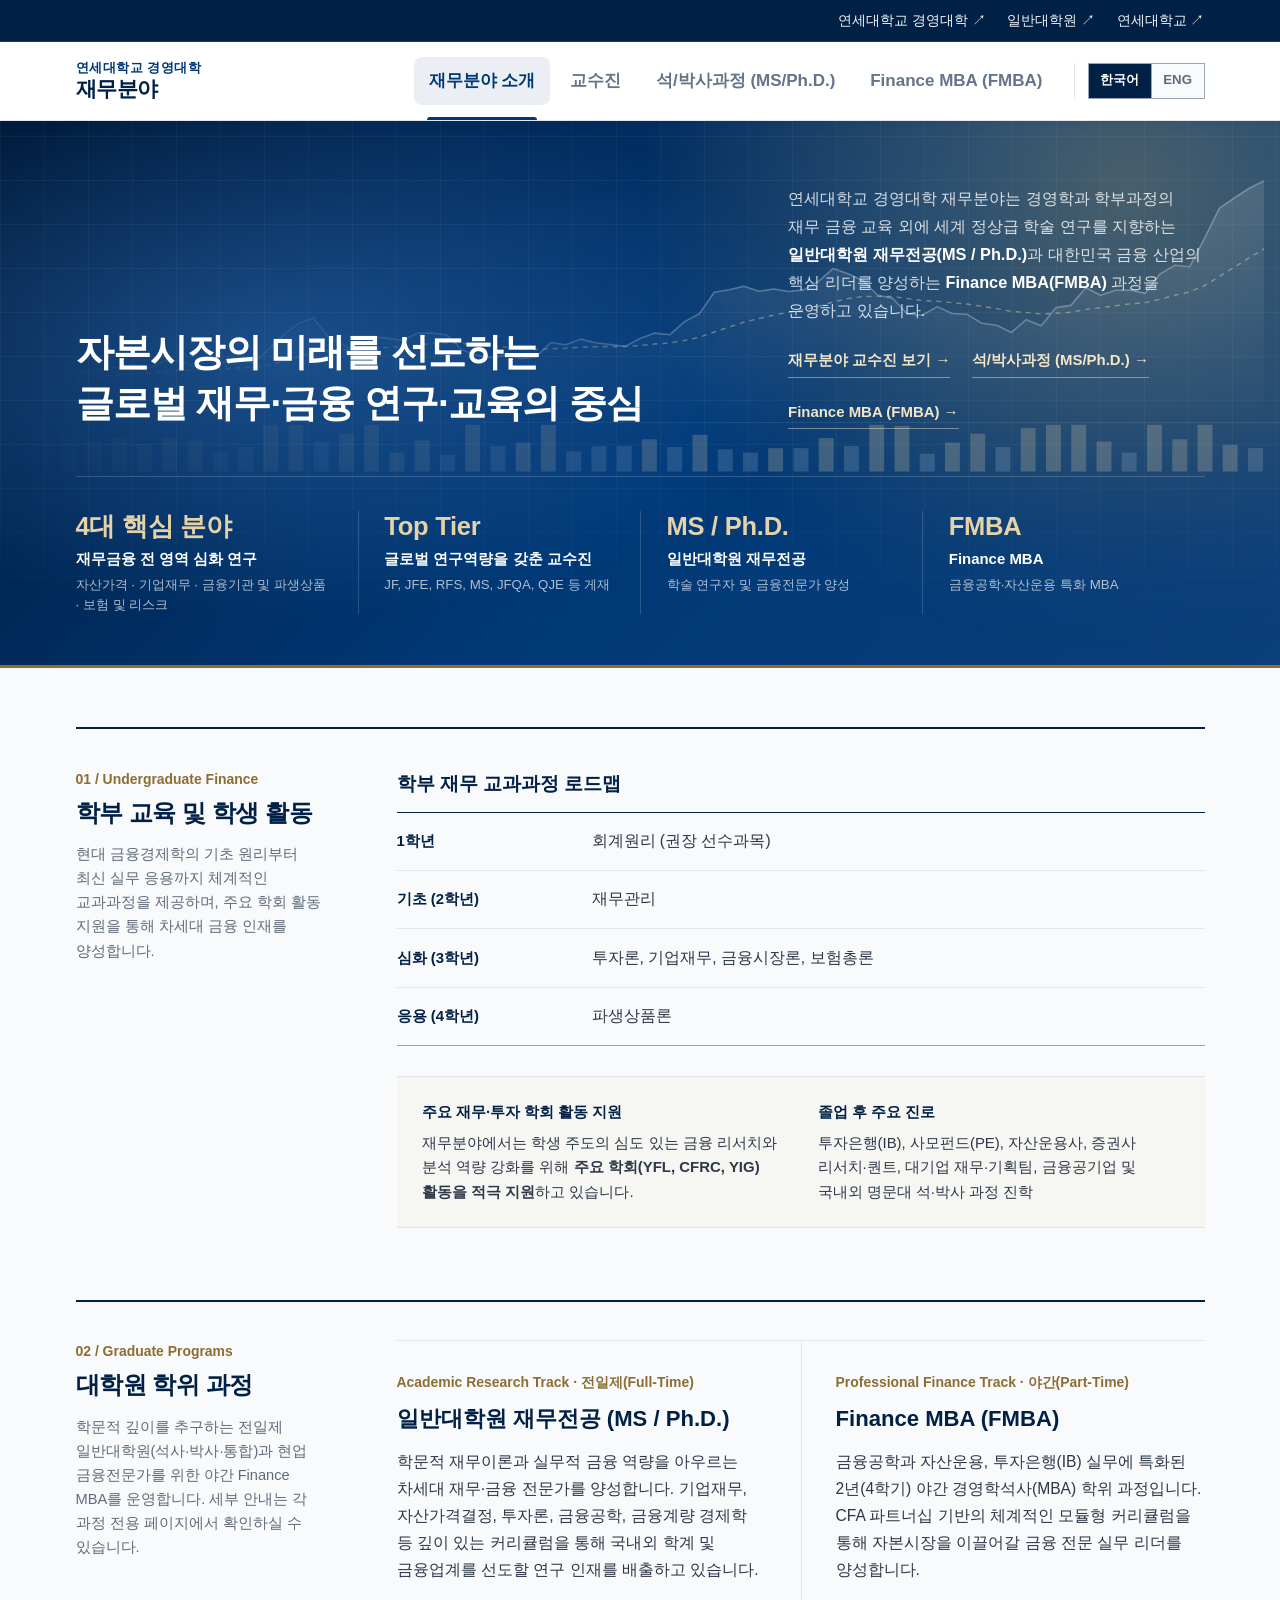
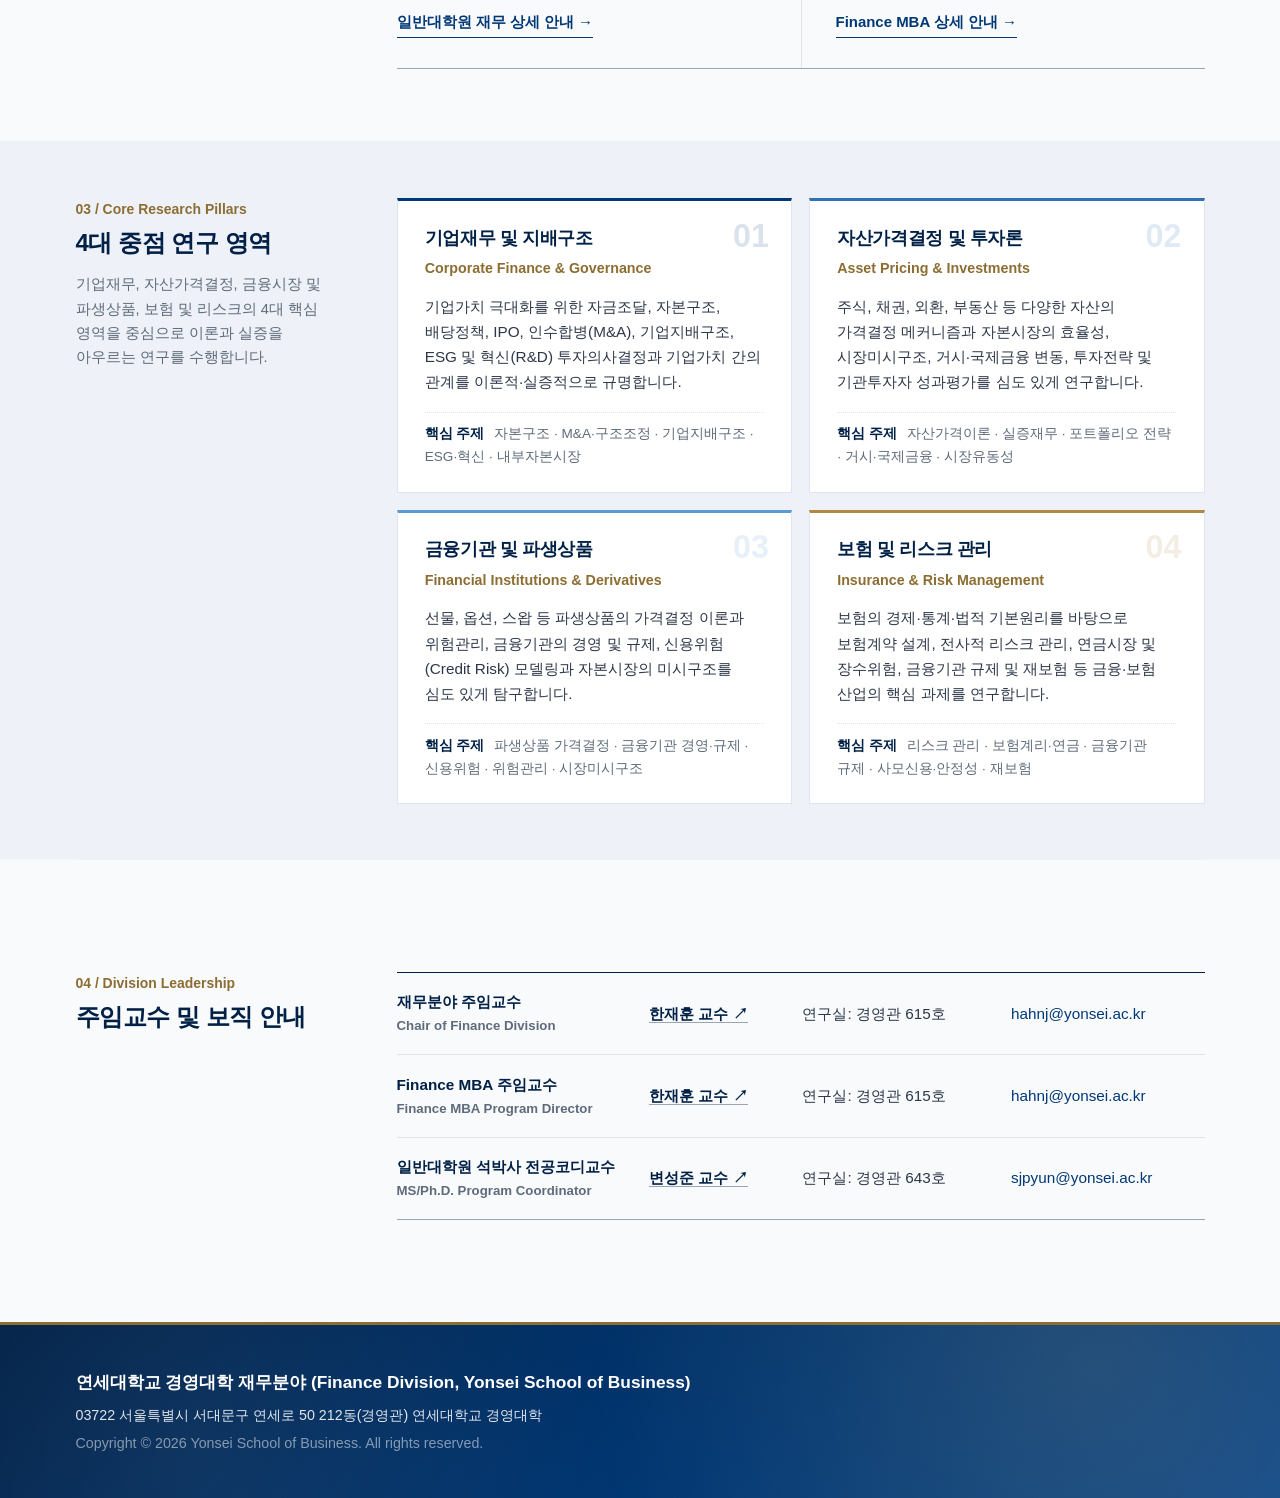
==== index.html @ c9956559 "Add files via upload" ====
<!DOCTYPE html>
<html lang="ko">
<head>
  <meta charset="UTF-8" />
  <meta name="viewport" content="width=device-width, initial-scale=1.0" />
  <title>연세대학교 경영대학 재무분야 | Yonsei Finance</title>
  <meta name="description" content="연세대학교 경영대학 재무분야 (Finance Division) 공식 포털. 일반대학원 재무 석박사 및 금융 석박사 과정 안내." />
  <meta name="keywords" content="연세대학교 경영대학 재무분야, Yonsei Finance Division, Yonsei School of Business Finance, MS Finance Yonsei, 연세대학교 재무석사, 연세대학교 금융석사, 연세대 일반대학원 재무전공, Finance MBA, FMBA" />
  <meta name="naver-site-verification" content="b6fb8267f74a9ab36b6c451a6a168d857f753bd6" />
  <link rel="canonical" href="https://finance.yonsei.ac.kr/" />
  <link rel="alternate" hreflang="ko" href="https://finance.yonsei.ac.kr/" />
  <link rel="alternate" hreflang="en" href="https://finance.yonsei.ac.kr/en/" />
  <link rel="alternate" hreflang="x-default" href="https://finance.yonsei.ac.kr/" />
  <link rel="icon" type="image/png" href="images/logo.png" />
  <link rel="apple-touch-icon" href="images/logo.png" />
  <meta property="og:type" content="website" />
  <meta property="og:site_name" content="연세대학교 경영대학 재무분야 | Yonsei Finance Division" />
  <meta property="og:title" content="연세대학교 경영대학 재무분야 | Yonsei Finance" />
  <meta property="og:description" content="연세대학교 경영대학 재무분야 (Finance Division) 공식 포털. 일반대학원 재무 석박사 및 금융 석박사 과정 안내." />
  <meta property="og:url" content="https://finance.yonsei.ac.kr/" />
  <meta property="og:image" content="https://finance.yonsei.ac.kr/images/logo.png" />
  <meta property="og:locale" content="ko_KR" />
  <meta property="og:locale:alternate" content="en_US" />
  <meta name="twitter:card" content="summary" />
  <meta name="twitter:title" content="연세대학교 경영대학 재무분야 | Yonsei Finance" />
  <meta name="twitter:description" content="연세대학교 경영대학 재무분야 (Finance Division) 공식 포털. 일반대학원 재무 석박사 및 금융 석박사 과정 안내." />
  <meta name="twitter:image" content="https://finance.yonsei.ac.kr/images/logo.png" />
  <link rel="stylesheet" href="https://cdn.jsdelivr.net/gh/orioncactus/pretendard@v1.3.9/dist/web/variable/pretendardvariable-dynamic-subset.min.css" />
  <link rel="stylesheet" href="assets/style.css?v=20261025-2" />
  <script type="application/ld+json">
{
  "@context": "https://schema.org",
  "@type": "EducationalOrganization",
  "@id": "https://finance.yonsei.ac.kr/#organization",
  "name": "연세대학교 경영대학 재무분야 (Finance Division, Yonsei School of Business)",
  "alternateName": [
    "Yonsei Finance Division",
    "Department of Finance, Yonsei School of Business",
    "연세대학교 경영대학 재무전공",
    "연세대 재무분야",
    "연세대학교 재무석사",
    "연세대학교 금융석사"
  ],
  "url": "https://finance.yonsei.ac.kr/",
  "logo": "https://finance.yonsei.ac.kr/images/logo.png",
  "address": {
    "@type": "PostalAddress",
    "streetAddress": "연세로 50 연세대학교 경영관(212동)",
    "addressLocality": "서대문구",
    "addressRegion": "서울특별시",
    "postalCode": "03722",
    "addressCountry": "KR"
  },
  "parentOrganization": {
    "@type": "CollegeOrUniversity",
    "name": "연세대학교 경영대학 (Yonsei School of Business)",
    "url": "https://ysb.yonsei.ac.kr"
  }
}
  </script>
</head>
<body>

  <!-- 상단 유틸리티 바 -->
  <div class="utility-bar">
    <div class="utility-container">
      <div class="utility-links">
        <a href="https://ysb.yonsei.ac.kr" target="_blank" rel="noopener">연세대학교 경영대학 ↗</a>
        <a href="https://ysb.yonsei.ac.kr/ysb/ms-phd/major.do" target="_blank" rel="noopener">일반대학원 ↗</a>
        <a href="https://www.yonsei.ac.kr" target="_blank" rel="noopener">연세대학교 ↗</a>
      </div>
    </div>
  </div>

  <!-- 메인 헤더 및 내비게이션 -->
  <header class="site-header">
    <div class="header-container">
      <a href="index.html" class="brand">
        <img src="images/logo.png" alt="연세대학교 경영대학 로고" class="brand-logo" onerror="this.style.display='none'" />
        <div class="brand-text">
          <span class="brand-school">연세대학교 경영대학</span>
          <span class="brand-dept">재무분야</span>
        </div>
      </a>

      <nav class="main-nav" aria-label="주요 메뉴">
        <a href="index.html" class="nav-link active">재무분야 소개</a>
        <a href="faculty/index.html" class="nav-link">교수진</a>
        <a href="ms-finance/index.html" class="nav-link">석/박사과정 (MS/Ph.D.)</a>
        <a href="fmba/index.html" class="nav-link">Finance MBA (FMBA)</a>
        <div class="header-lang-switch">
          <div class="lang-toggle-group" role="navigation" aria-label="Language Switcher">
            <a href="index.html" class="lang-btn active" id="btn-lang-ko" hreflang="ko">한국어</a>
            <a href="en/index.html" class="lang-btn" id="btn-lang-en" hreflang="en">ENG</a>
          </div>
        </div>
      </nav>
    </div>
  </header>

  <!-- 한국어 히어로 배너 -->
  <section id="hero-ko" class="editorial-hero view-section active">
    <div class="editorial-hero-inner">
      <div class="editorial-hero-grid">
        <div>
          <h1 class="hero-headline">
            자본시장의 미래를 선도하는<br />글로벌 재무·금융 연구·교육의 중심
          </h1>
        </div>
        <div>
          <p class="hero-lead">
            연세대학교 경영대학 재무분야는 경영학과 학부과정의 재무 금융 교육 외에 세계 정상급 학술 연구를 지향하는
            <strong>일반대학원 재무전공(MS / Ph.D.)</strong>과 대한민국 금융 산업의 핵심 리더를 양성하는
            <strong>Finance MBA(FMBA)</strong> 과정을 운영하고 있습니다.
          </p>
          <div class="hero-links">
            <a href="faculty/index.html" class="hero-link-item">재무분야 교수진 보기 →</a>
            <a href="ms-finance/index.html" class="hero-link-item">석/박사과정 (MS/Ph.D.) →</a>
            <a href="fmba/index.html" class="hero-link-item">Finance MBA (FMBA) →</a>
          </div>
        </div>
      </div>

      <!-- 4대 핵심 지표 레저 바 -->
      <div class="hero-ledger" id="hero-stats">
      <div class="ledger-item">
        <div class="ledger-figure">4대 핵심 분야</div>
        <div class="ledger-title">재무금융 전 영역 심화 연구</div>
        <div class="ledger-meta">자산가격 · 기업재무 · 금융기관 및 파생상품 · 보험 및 리스크</div>
      </div>
      <div class="ledger-item">
        <div class="ledger-figure">Top Tier</div>
        <div class="ledger-title">글로벌 연구역량을 갖춘 교수진</div>
        <div class="ledger-meta">JF, JFE, RFS, MS, JFQA, QJE 등 게재</div>
      </div>
      <div class="ledger-item">
        <div class="ledger-figure">MS / Ph.D.</div>
        <div class="ledger-title">일반대학원 재무전공</div>
        <div class="ledger-meta">학술 연구자 및 금융전문가 양성</div>
      </div>
      <div class="ledger-item">
        <div class="ledger-figure">FMBA</div>
        <div class="ledger-title">Finance MBA</div>
        <div class="ledger-meta">금융공학·자산운용 특화 MBA</div>
      </div></div>
    </div>
  </section>

  <!-- 메인 콘텐츠 영역 -->
  <main class="main-content">
    <div id="home-ko" class="view-section active">

      <!-- 01. 학부 재무 금융 교육 (Undergraduate Finance) -->
      <section class="editorial-section">
        <div class="section-sidebar">
          <span class="section-num">01 / Undergraduate Finance</span>
          <h2 class="section-heading">학부 교육 및 학생 활동</h2>
          <p class="section-note">
            현대 금융경제학의 기초 원리부터 최신 실무 응용까지 체계적인 교과과정을 제공하며, 주요 학회 활동 지원을 통해 차세대 금융 인재를 양성합니다.
          </p>
        </div>

        <div class="section-body">
          <h3 style="font-family:var(--font-serif); font-size:1.12rem; font-weight:700; color:var(--yonsei-navy); margin-bottom:0.65rem;">
            학부 재무 교과과정 로드맵
          </h3>
          <table class="curriculum-ledger">
            <tbody>
              <tr>
                <th>1학년</th>
                <td>회계원리 (권장 선수과목)</td>
              </tr>
              <tr>
                <th>기초 (2학년)</th>
                <td>재무관리</td>
              </tr>
              <tr>
                <th>심화 (3학년)</th>
                <td>투자론, 기업재무, 금융시장론, 보험총론</td>
              </tr>
              <tr>
                <th>응용 (4학년)</th>
                <td>파생상품론</td>
              </tr>
            </tbody>
          </table>

          <div class="ug-meta-grid">
            <div>
              <div class="ug-meta-title">주요 재무·투자 학회 활동 지원</div>
              <p class="ug-meta-text">
                재무분야에서는 학생 주도의 심도 있는 금융 리서치와 분석 역량 강화를 위해 <strong>주요 학회(YFL, CFRC, YIG) 활동을 적극 지원</strong>하고 있습니다.
              </p>
            </div>
            <div>
              <div class="ug-meta-title">졸업 후 주요 진로</div>
              <p class="ug-meta-text">
                투자은행(IB), 사모펀드(PE), 자산운용사, 증권사 리서치·퀀트, 대기업 재무·기획팀, 금융공기업 및 국내외 명문대 석·박사 과정 진학
              </p>
            </div>
          </div>
        </div>
      </section>

      <!-- 02. 대학원 학위 과정 (Graduate Programs) -->
      <section class="editorial-section">
        <div class="section-sidebar">
          <span class="section-num">02 / Graduate Programs</span>
          <h2 class="section-heading">대학원 학위 과정</h2>
          <p class="section-note">
            학문적 깊이를 추구하는 전일제 일반대학원(석사·박사·통합)과 현업 금융전문가를 위한 야간 Finance MBA를 운영합니다. 세부 안내는 각 과정 전용 페이지에서 확인하실 수 있습니다.
          </p>
        </div>

        <div class="section-body">
          <div class="grad-split">
            <div class="grad-col">
              <div>
                <div class="grad-track-label">Academic Research Track · 전일제(Full-Time)</div>
                <h3 class="grad-title">일반대학원 재무전공 (MS / Ph.D.)</h3>
                <p class="grad-desc">
                  학문적 재무이론과 실무적 금융 역량을 아우르는 차세대 재무·금융 전문가를 양성합니다. 기업재무, 자산가격결정, 투자론, 금융공학, 금융계량 경제학 등 깊이 있는 커리큘럼을 통해 국내외 학계 및 금융업계를 선도할 연구 인재를 배출하고 있습니다.
                </p>
              </div>
              <div>
                <a href="ms-finance/index.html" class="editorial-link">일반대학원 재무 상세 안내 →</a>
              </div>
            </div>

            <div class="grad-col">
              <div>
                <div class="grad-track-label">Professional Finance Track · 야간(Part-Time)</div>
                <h3 class="grad-title">Finance MBA (FMBA)</h3>
                <p class="grad-desc">
                  금융공학과 자산운용, 투자은행(IB) 실무에 특화된 2년(4학기) 야간 경영학석사(MBA) 학위 과정입니다. CFA 파트너십 기반의 체계적인 모듈형 커리큘럼을 통해 자본시장을 이끌어갈 금융 전문 실무 리더를 양성합니다.
                </p>
              </div>
              <div>
                <a href="fmba/index.html" class="editorial-link">Finance MBA 상세 안내 →</a>
              </div>
            </div>
          </div>
        </div>
      </section>

      <!-- 03. 재무분야 4대 중점 연구·교육 영역 -->
      <section class="editorial-section section-band">
        <div class="section-sidebar">
          <span class="section-num">03 / Core Research Pillars</span>
          <h2 class="section-heading">4대 중점 연구 영역</h2>
          <p class="section-note">
            기업재무, 자산가격결정, 금융시장 및 파생상품, 보험 및 리스크의 4대 핵심 영역을 중심으로 이론과 실증을 아우르는 연구를 수행합니다.
          </p>
        </div>

        <div class="section-body">
          <div class="pillars-matrix" id="research-pillars">
      <div class="pillar-cell">
        <div>
          <h3 class="pillar-cell-title">기업재무 및 지배구조</h3>
          <div class="pillar-cell-en">Corporate Finance & Governance</div>
          <p class="pillar-cell-desc">기업가치 극대화를 위한 자금조달, 자본구조, 배당정책, IPO, 인수합병(M&A), 기업지배구조, ESG 및 혁신(R&D) 투자의사결정과 기업가치 간의 관계를 이론적·실증적으로 규명합니다.</p>
        </div>
        <div class="pillar-keywords">
          <strong>핵심 주제</strong> 자본구조 · M&A·구조조정 · 기업지배구조 · ESG·혁신 · 내부자본시장
        </div>
      </div>
      <div class="pillar-cell">
        <div>
          <h3 class="pillar-cell-title">자산가격결정 및 투자론</h3>
          <div class="pillar-cell-en">Asset Pricing & Investments</div>
          <p class="pillar-cell-desc">주식, 채권, 외환, 부동산 등 다양한 자산의 가격결정 메커니즘과 자본시장의 효율성, 시장미시구조, 거시·국제금융 변동, 투자전략 및 기관투자자 성과평가를 심도 있게 연구합니다.</p>
        </div>
        <div class="pillar-keywords">
          <strong>핵심 주제</strong> 자산가격이론 · 실증재무 · 포트폴리오 전략 · 거시·국제금융 · 시장유동성
        </div>
      </div>
      <div class="pillar-cell">
        <div>
          <h3 class="pillar-cell-title">금융기관 및 파생상품</h3>
          <div class="pillar-cell-en">Financial Institutions & Derivatives</div>
          <p class="pillar-cell-desc">선물, 옵션, 스왑 등 파생상품의 가격결정 이론과 위험관리, 금융기관의 경영 및 규제, 신용위험(Credit Risk) 모델링과 자본시장의 미시구조를 심도 있게 탐구합니다.</p>
        </div>
        <div class="pillar-keywords">
          <strong>핵심 주제</strong> 파생상품 가격결정 · 금융기관 경영·규제 · 신용위험 · 위험관리 · 시장미시구조
        </div>
      </div>
      <div class="pillar-cell">
        <div>
          <h3 class="pillar-cell-title">보험 및 리스크 관리</h3>
          <div class="pillar-cell-en">Insurance & Risk Management</div>
          <p class="pillar-cell-desc">보험의 경제·통계·법적 기본원리를 바탕으로 보험계약 설계, 전사적 리스크 관리, 연금시장 및 장수위험, 금융기관 규제 및 재보험 등 금융·보험 산업의 핵심 과제를 연구합니다.</p>
        </div>
        <div class="pillar-keywords">
          <strong>핵심 주제</strong> 리스크 관리 · 보험계리·연금 · 금융기관 규제 · 사모신용·안정성 · 재보험
        </div>
      </div></div>
        </div>
      </section>

      <!-- 04. 재무분야 보직 및 과정별 주임교수 -->
      <section class="editorial-section" style="margin-bottom: 1rem;">
        <div class="section-sidebar">
          <span class="section-num">04 / Division Leadership</span>
          <h2 class="section-heading">주임교수 및 보직 안내</h2>
        </div>

        <div class="section-body">
          <table class="leadership-table">
            <tbody id="leadership-tbody">
      <tr>
        <th>
          재무분야 주임교수
          <span>Chair of Finance Division</span>
        </th>
        <td style="font-weight:700; color:var(--yonsei-navy);">
          <a href="https://ysb.yonsei.ac.kr/ysb/faculty/finance.do?mode=view&articleNo=22024" target="_blank" rel="noopener" style="border-bottom:1px solid var(--rule-medium);">한재훈 교수 ↗</a>
        </td>
        <td>연구실: 경영관 615호</td>
        <td><a href="javascript:void(0)" class="eml-protect" data-u="aGFobmo=" data-d="eW9uc2VpLmFjLmty" style="color:var(--yonsei-blue);" title="Send Email"><span class="eml-text">Email</span></a></td>
      </tr>
      <tr>
        <th>
          Finance MBA 주임교수
          <span>Finance MBA Program Director</span>
        </th>
        <td style="font-weight:700; color:var(--yonsei-navy);">
          <a href="https://ysb.yonsei.ac.kr/ysb/faculty/finance.do?mode=view&articleNo=22024" target="_blank" rel="noopener" style="border-bottom:1px solid var(--rule-medium);">한재훈 교수 ↗</a>
        </td>
        <td>연구실: 경영관 615호</td>
        <td><a href="javascript:void(0)" class="eml-protect" data-u="aGFobmo=" data-d="eW9uc2VpLmFjLmty" style="color:var(--yonsei-blue);" title="Send Email"><span class="eml-text">Email</span></a></td>
      </tr>
      <tr>
        <th>
          일반대학원 석박사 전공코디교수
          <span>MS/Ph.D. Program Coordinator</span>
        </th>
        <td style="font-weight:700; color:var(--yonsei-navy);">
          <a href="https://sjpyun.github.io/" target="_blank" rel="noopener" style="border-bottom:1px solid var(--rule-medium);">변성준 교수 ↗</a>
        </td>
        <td>연구실: 경영관 643호</td>
        <td><a href="javascript:void(0)" class="eml-protect" data-u="c2pweXVu" data-d="eW9uc2VpLmFjLmty" style="color:var(--yonsei-blue);" title="Send Email"><span class="eml-text">Email</span></a></td>
      </tr></tbody>
          </table>
        </div>
      </section>

    </div>
  </main>

  <!-- 푸터 -->
  <footer class="site-footer">
    <div class="footer-container">
      <div>
        <div style="font-family:var(--font-serif); font-size:1.02rem; font-weight:700; color:#ffffff; margin-bottom:0.35rem;">
          연세대학교 경영대학 재무분야 (Finance Division, Yonsei School of Business)
        </div>
        <p style="margin-bottom:0.2rem;">03722 서울특별시 서대문구 연세로 50 212동(경영관) 연세대학교 경영대학</p>
        <p style="color:rgba(255,255,255,0.5);">Copyright © 2026 Yonsei School of Business. All rights reserved.</p>
      </div>
    </div>
  </footer>

  <script src="assets/data.js?v=20261025-2"></script>
  <script src="assets/app.js?v=20261025-2"></script>
</body>
</html>
---- assets/style.css ----
/* ==========================================================================
   연세대학교 경영대학 재무분야 (Yonsei School of Business - Finance Division)
   Authentic Academic & Editorial Design System
   ========================================================================== */

:root {
  --yonsei-navy: #002046;
  --yonsei-blue: #003876;
  --yonsei-blue-muted: #1d4f82;
  --yonsei-gold: #8c6d32;
  --yonsei-gold-border: #c5b38a;
  --yonsei-gold-bg: #f9f7f2;

  --bg-paper: #f8fafc;
  --bg-warm: #f6f6f3;
  --bg-tint: #f1f4f8;

  --text-ink: #111827;
  --text-body: #2d3748;
  --text-muted: #5f6b7a;
  --text-light: #7b8794;

  --rule-heavy: #002046;
  --rule-medium: #9aa5b1;
  --rule-light: #e2e6ea;

  --font-sans: "Pretendard Variable", Pretendard, -apple-system, BlinkMacSystemFont, "Malgun Gothic", sans-serif;
  --font-serif: "Pretendard Variable", Pretendard, -apple-system, BlinkMacSystemFont, "Malgun Gothic", sans-serif;
  --font-en-serif: "Pretendard Variable", Pretendard, -apple-system, BlinkMacSystemFont, "Malgun Gothic", sans-serif;
  --font-mono: "SFMono-Regular", Consolas, "Liberation Mono", Menlo, monospace;

  --max-width: 1180px;
}

* {
  box-sizing: border-box;
  margin: 0;
  padding: 0;
}

html {
  scroll-behavior: smooth;
  font-size: 17px;
}

body {
  font-family: var(--font-sans);
  color: var(--text-ink);
  background-color: var(--bg-paper);
  line-height: 1.72;
  -webkit-font-smoothing: antialiased;
  word-break: keep-all;
}

a {
  color: inherit;
  text-decoration: none;
}

ul, ol {
  list-style: none;
}

/* --------------------------------------------------------------------------
   Version Switcher Banner (비교 확인용 상단 안내 바)
   -------------------------------------------------------------------------- */
.design-preview-bar {
  background: #1a1f2c;
  color: #e2e8f0;
  font-size: 0.78rem;
  padding: 0.4rem 1.5rem;
  border-bottom: 1px solid #2d3748;
}

.design-preview-inner {
  max-width: var(--max-width);
  margin: 0 auto;
  display: flex;
  justify-content: space-between;
  align-items: center;
  flex-wrap: wrap;
  gap: 0.5rem;
  white-space: nowrap;
}

.design-switch-links {
  display: flex;
  align-items: center;
  gap: 0.75rem;
}

.design-switch-links a {
  color: #cbd5e1;
  padding: 0.15rem 0.55rem;
  border: 1px solid rgba(255, 255, 255, 0.2);
  font-size: 0.75rem;
}

.design-switch-links a.active {
  background: #ffffff;
  color: #111827;
  font-weight: 700;
  border-color: #ffffff;
}

/* --------------------------------------------------------------------------
   1. Top Institutional Utility Bar
   -------------------------------------------------------------------------- */
.utility-bar {
  background-color: var(--yonsei-navy);
  color: rgba(255, 255, 255, 0.82);
  font-size: 0.84rem;
  border-bottom: 1px solid rgba(255, 255, 255, 0.12);
}

.utility-container {
  max-width: var(--max-width);
  margin: 0 auto;
  padding: 0.48rem 1.5rem;
  display: flex;
  justify-content: flex-end;
  align-items: center;
  flex-wrap: wrap;
  gap: 0.5rem;
  white-space: nowrap;
}

.utility-links {
  display: flex;
  gap: 1.25rem;
  flex-wrap: wrap;
  margin-left: auto;
}

.utility-links a {
  color: rgba(255, 255, 255, 0.95);
  transition: color 0.15s ease;
  font-weight: 500;
}

.utility-links a:hover {
  color: #ffffff;
  text-decoration: underline;
}

/* --------------------------------------------------------------------------
   2. Main Header & Navigation (Aligned with Option A)
   -------------------------------------------------------------------------- */
.site-header {
  background: rgba(255, 255, 255, 0.95);
  backdrop-filter: blur(12px);
  border-bottom: 1px solid var(--border-color, #e2e8f0);
  box-shadow: 0 2px 12px rgba(0, 34, 75, 0.05);
  position: sticky;
  top: 0;
  z-index: 100;
}

.header-container {
  max-width: var(--max-width);
  margin: 0 auto;
  padding: 0.875rem 1.5rem;
  display: flex;
  justify-content: space-between;
  align-items: center;
  gap: 1rem;
}

.brand {
  display: flex;
  align-items: center;
  gap: 0.875rem;
  flex-shrink: 0;
}

.brand-logo {
  height: 52px;
  width: auto;
  object-fit: contain;
}

.brand-text {
  display: flex;
  flex-direction: column;
  justify-content: center;
  gap: 0.08rem;
}

.brand-school {
  font-family: inherit;
  font-size: 0.78rem;
  font-weight: 600;
  line-height: 1.15;
  color: var(--yonsei-blue);
  letter-spacing: 0.04em;
  text-transform: uppercase;
  white-space: nowrap;
}

.brand-dept {
  font-family: inherit;
  font-size: 1.25rem;
  font-weight: 800;
  line-height: 1.15;
  color: var(--yonsei-navy);
  letter-spacing: -0.02em;
  display: flex;
  align-items: center;
  gap: 0.5rem;
  white-space: nowrap;
}

.main-nav {
  display: flex;
  align-items: center;
  gap: 0.35rem;
}

.nav-link {
  font-family: inherit;
  font-size: 1rem;
  font-weight: 600;
  color: var(--text-secondary, #64748b);
  padding: 0.55rem 0.85rem;
  white-space: nowrap;
  border-radius: 8px;
  border-bottom: none;
  cursor: pointer;
  transition: all 0.2s cubic-bezier(0.16, 1, 0.3, 1);
  position: relative;
  display: inline-flex;
  align-items: center;
}

.nav-link:hover {
  color: var(--yonsei-blue);
  background: var(--bg-card, #f1f5f9);
}

.nav-link.active {
  color: var(--yonsei-blue);
  background: rgba(0, 56, 118, 0.08);
  font-weight: 700;
}

.nav-link.active::after {
  content: "";
  position: absolute;
  bottom: -0.875rem;
  left: 0.75rem;
  right: 0.75rem;
  height: 3px;
  background: var(--yonsei-blue);
  border-radius: 3px 3px 0 0;
}

/* --------------------------------------------------------------------------
   3. Architectural Hero & Ledger Strip (Main Page)
   -------------------------------------------------------------------------- */
.editorial-hero {
  background: linear-gradient(135deg, var(--yonsei-navy) 0%, var(--yonsei-blue) 60%, #0d4a8f 100%);
  color: #ffffff;
  border-bottom: 3px solid var(--yonsei-gold);
  position: relative;
  overflow: hidden;
}

.editorial-hero::before {
  content: "";
  position: absolute;
  inset: 0;
  background: radial-gradient(circle at 85% 20%, rgba(180, 151, 90, 0.22), transparent 45%),
              radial-gradient(circle at 15% 80%, rgba(255, 255, 255, 0.08), transparent 40%);
  pointer-events: none;
}

.editorial-hero-inner {
  max-width: var(--max-width);
  margin: 0 auto;
  padding: 3.75rem 1.5rem 3rem;
  position: relative;
  z-index: 1;
}

.editorial-hero-grid {
  display: grid;
  grid-template-columns: 1.35fr 0.85fr;
  gap: 3rem;
  align-items: end;
  padding-bottom: 2.75rem;
  border-bottom: 1px solid rgba(255, 255, 255, 0.18);
}

.hero-headline {
  font-family: var(--font-serif);
  font-size: clamp(1.85rem, 3vw, 2.55rem);
  font-weight: 700;
  line-height: 1.34;
  letter-spacing: -0.025em;
  color: #ffffff;
}

.hero-lead {
  font-size: 0.96rem;
  color: rgba(255, 255, 255, 0.82);
  line-height: 1.72;
  margin-bottom: 1.35rem;
}

.hero-lead strong {
  color: #ffffff;
  font-weight: 600;
}

.hero-links {
  display: flex;
  flex-wrap: wrap;
  gap: 1.25rem;
  font-size: 0.88rem;
  font-weight: 600;
}

.hero-link-item {
  color: #f3e5c8;
  padding-bottom: 0.2rem;
  border-bottom: 1px solid rgba(243, 229, 200, 0.45);
  transition: border-color 0.15s ease, color 0.15s ease;
}

.hero-link-item:hover {
  color: #ffffff;
  border-bottom-color: #ffffff;
}

/* 4-Column Typographic Ledger Strip (Replaces Glassmorphism Boxes) */
.hero-ledger {
  display: grid;
  grid-template-columns: repeat(4, 1fr);
  padding-top: 2rem;
}


.ledger-item {
  padding-right: 1.5rem;
  padding-left: 1.5rem;
  border-left: 1px solid rgba(255, 255, 255, 0.16);
}

.ledger-item:first-child {
  padding-left: 0;
  border-left: none;
}

.ledger-figure {
  font-family: var(--font-en-serif);
  font-size: 1.5rem;
  font-weight: 600;
  color: #e6d2a8;
  line-height: 1.2;
  margin-bottom: 0.3rem;
  letter-spacing: -0.01em;
}

.ledger-title {
  font-size: 0.88rem;
  font-weight: 700;
  color: #ffffff;
  margin-bottom: 0.2rem;
}

.ledger-meta {
  font-size: 0.78rem;
  color: rgba(255, 255, 255, 0.68);
  line-height: 1.45;
}

/* --------------------------------------------------------------------------
   4. Main Content Layout & Asymmetric Editorial Sections
   -------------------------------------------------------------------------- */
.main-content {
  max-width: var(--max-width);
  margin: 0 auto;
  padding: 3.5rem 1.5rem 5rem;
}

/* Asymmetric 2-Column Editorial Section */
.editorial-section {
  border-top: 2px solid var(--yonsei-navy);
  padding-top: 2.25rem;
  margin-bottom: 4.25rem;
  display: grid;
  grid-template-columns: 270px 1fr;
  gap: 3rem;
}

.editorial-section.thin-rule {
  border-top: 1px solid var(--rule-medium);
}

.section-sidebar {
  padding-right: 1rem;
}

.section-num {
  font-family: var(--font-en-serif);
  font-size: 0.82rem;
  font-weight: 600;
  color: var(--yonsei-gold);
  display: block;
  margin-bottom: 0.3rem;
}

.section-heading {
  font-family: var(--font-serif);
  font-size: 1.42rem;
  font-weight: 700;
  color: var(--yonsei-navy);
  line-height: 1.35;
  letter-spacing: -0.02em;
  margin-bottom: 0.75rem;
}

.section-note {
  font-size: 0.86rem;
  color: var(--text-muted);
  line-height: 1.65;
}

.section-body {
  min-width: 0;
}

/* Page Title Header for Subpages (Faculty, MS/PhD, FMBA) */
.page-masthead {
  border-bottom: 2px solid var(--yonsei-navy);
  padding-bottom: 1.75rem;
  margin-bottom: 2.75rem;
}

.page-kicker {
  font-family: var(--font-en-serif);
  font-size: 0.88rem;
  font-weight: 600;
  color: var(--yonsei-gold);
  margin-bottom: 0.35rem;
}

.page-title {
  font-family: var(--font-serif);
  font-size: clamp(1.75rem, 2.5vw, 2.25rem);
  font-weight: 700;
  color: var(--yonsei-navy);
  letter-spacing: -0.02em;
  line-height: 1.3;
}

.page-intro {
  margin-top: 0.85rem;
  font-size: 0.98rem;
  color: var(--text-body);
  max-width: 880px;
  line-height: 1.72;
}

/* --------------------------------------------------------------------------
   5. Undergraduate Curriculum Ledger & Student Societies
   -------------------------------------------------------------------------- */
.curriculum-ledger {
  width: 100%;
  border-collapse: collapse;
  border-top: 1px solid var(--yonsei-navy);
  border-bottom: 1px solid var(--rule-medium);
  margin-bottom: 1.75rem;
}

.curriculum-ledger tr {
  border-bottom: 1px solid var(--rule-light);
}

.curriculum-ledger tr:last-child {
  border-bottom: none;
}

.curriculum-ledger th {
  width: 155px;
  text-align: left;
  padding: 0.9rem 1rem 0.9rem 0;
  font-size: 0.88rem;
  font-weight: 700;
  color: var(--yonsei-navy);
  vertical-align: top;
}

.curriculum-ledger td {
  padding: 0.9rem 0;
  font-size: 0.92rem;
  color: var(--text-body);
}

.ug-meta-grid {
  display: grid;
  grid-template-columns: 1fr 1fr;
  gap: 2rem;
  background: var(--bg-warm);
  border-top: 1px solid var(--rule-light);
  border-bottom: 1px solid var(--rule-light);
  padding: 1.35rem 1.5rem;
}

.ug-meta-title {
  font-size: 0.86rem;
  font-weight: 700;
  color: var(--yonsei-navy);
  margin-bottom: 0.35rem;
}

.ug-meta-text {
  font-size: 0.88rem;
  color: var(--text-body);
  line-height: 1.62;
}

/* --------------------------------------------------------------------------
   6. Graduate Program Split Columns (Main Page)
   -------------------------------------------------------------------------- */
.grad-split {
  display: grid;
  grid-template-columns: 1fr 1fr;
  border-top: 1px solid var(--rule-light);
  border-bottom: 1px solid var(--rule-medium);
}

.grad-col {
  padding: 1.75rem 2rem 1.75rem 0;
  display: flex;
  flex-direction: column;
  justify-content: space-between;
}

.grad-col + .grad-col {
  padding-left: 2rem;
  padding-right: 0;
  border-left: 1px solid var(--rule-light);
}

.grad-track-label {
  font-family: var(--font-en-serif);
  font-size: 0.82rem;
  font-weight: 600;
  color: var(--yonsei-gold);
  margin-bottom: 0.3rem;
}

.grad-title {
  font-family: var(--font-serif);
  font-size: 1.3rem;
  font-weight: 700;
  color: var(--yonsei-navy);
  margin-bottom: 0.65rem;
}

.grad-desc {
  font-size: 0.92rem;
  color: var(--text-body);
  line-height: 1.72;
  margin-bottom: 1.35rem;
}

/* Editorial Links & Buttons (Sharp Corners, Understated) */
.editorial-link {
  display: inline-flex;
  align-items: center;
  gap: 0.4rem;
  font-size: 0.88rem;
  font-weight: 700;
  color: var(--yonsei-blue);
  border-bottom: 1px solid var(--yonsei-blue);
  padding-bottom: 0.15rem;
  width: fit-content;
  transition: color 0.15s ease, border-color 0.15s ease;
}

.editorial-link:hover {
  color: var(--yonsei-navy);
  border-bottom-color: var(--yonsei-navy);
}

.btn-editorial {
  display: inline-flex;
  align-items: center;
  gap: 0.45rem;
  font-size: 0.85rem;
  font-weight: 600;
  padding: 0.55rem 1.05rem;
  border: 1px solid var(--yonsei-navy);
  background: var(--yonsei-navy);
  color: #ffffff;
  border-radius: 0;
  cursor: pointer;
  transition: background 0.15s ease, color 0.15s ease;
}

.btn-editorial:hover {
  background: var(--yonsei-blue);
  border-color: var(--yonsei-blue);
}

.btn-editorial-outline {
  display: inline-flex;
  align-items: center;
  gap: 0.4rem;
  font-size: 0.84rem;
  font-weight: 600;
  padding: 0.5rem 0.95rem;
  border: 1px solid var(--rule-medium);
  background: transparent;
  color: var(--text-ink);
  border-radius: 0;
  transition: border-color 0.15s ease, color 0.15s ease;
}

.btn-editorial-outline:hover {
  border-color: var(--yonsei-navy);
  color: var(--yonsei-navy);
}

/* --------------------------------------------------------------------------
   7. 4 Pillars Architectural Grid (2x2 Bordered Matrix)
   -------------------------------------------------------------------------- */
.pillars-matrix {
  display: grid;
  grid-template-columns: 1fr 1fr;
  border-top: 1px solid var(--yonsei-navy);
  border-bottom: 1px solid var(--rule-medium);
}

.pillar-cell {
  padding: 1.65rem 1.75rem 1.65rem 0;
  border-bottom: 1px solid var(--rule-light);
  display: flex;
  flex-direction: column;
  justify-content: space-between;
}

.pillar-cell:nth-child(even) {
  padding-left: 1.75rem;
  padding-right: 0;
  border-left: 1px solid var(--rule-light);
}

.pillar-cell:nth-last-child(-n+2) {
  border-bottom: none;
}

.pillar-cell-title {
  font-family: var(--font-serif);
  font-size: 1.15rem;
  font-weight: 700;
  color: var(--yonsei-navy);
  margin-bottom: 0.15rem;
}

.pillar-cell-en {
  font-family: var(--font-en-serif);
  font-size: 0.84rem;
  font-weight: 600;
  color: var(--yonsei-gold);
  margin-bottom: 0.75rem;
}

.pillar-cell-desc {
  font-size: 0.9rem;
  color: var(--text-body);
  line-height: 1.65;
  margin-bottom: 1rem;
}

.pillar-keywords {
  font-size: 0.8rem;
  color: var(--text-muted);
  border-top: 1px dotted var(--rule-light);
  padding-top: 0.55rem;
}

.pillar-keywords strong {
  color: var(--yonsei-navy);
  font-weight: 600;
  margin-right: 0.35rem;
}

/* --------------------------------------------------------------------------
   8. Division Leadership Roster
   -------------------------------------------------------------------------- */
.leadership-table {
  width: 100%;
  border-collapse: collapse;
  border-top: 1px solid var(--yonsei-navy);
  border-bottom: 1px solid var(--rule-medium);
}

.leadership-table tr {
  border-bottom: 1px solid var(--rule-light);
}

.leadership-table tr:last-child {
  border-bottom: none;
}

.leadership-table th {
  text-align: left;
  padding: 0.95rem 1rem 0.95rem 0;
  width: 240px;
  font-size: 0.9rem;
  font-weight: 700;
  color: var(--yonsei-navy);
}

.leadership-table th span {
  display: block;
  font-family: var(--font-en-serif);
  font-size: 0.78rem;
  font-weight: 400;
  font-weight: 600;
  color: var(--text-muted);
}

.leadership-table td {
  padding: 0.95rem 0.75rem;
  font-size: 0.9rem;
  color: var(--text-body);
}

/* --------------------------------------------------------------------------
   9. Faculty Directory (Editorial Academic Roster)
   -------------------------------------------------------------------------- */
.faculty-toolbar {
  display: flex;
  justify-content: space-between;
  align-items: flex-end;
  padding-bottom: 0.85rem;
  border-bottom: 2px solid var(--yonsei-navy);
  margin-bottom: 0;
  flex-wrap: wrap;
  gap: 1rem;
}

.faculty-section-title {
  font-family: var(--font-serif);
  font-size: 1.3rem;
  font-weight: 700;
  color: var(--yonsei-navy);
}

.editorial-search {
  border: 1px solid var(--rule-medium);
  border-radius: 0;
  padding: 0.45rem 0.75rem;
  font-size: 0.86rem;
  font-family: var(--font-sans);
  width: 280px;
  color: var(--text-ink);
  background: var(--bg-paper);
}

.editorial-search:focus {
  outline: none;
  border-color: var(--yonsei-navy);
}

.faculty-roster {
  display: grid;
  grid-template-columns: 1fr 1fr;
  border-bottom: 1px solid var(--rule-medium);
  margin-bottom: 4rem;
}

.faculty-entry {
  display: grid;
  grid-template-columns: 108px 1fr;
  gap: 1.35rem;
  padding: 1.75rem 1.5rem 1.75rem 0;
  border-bottom: 1px solid var(--rule-light);
}

.faculty-entry:nth-child(even) {
  padding-left: 1.75rem;
  padding-right: 0;
  border-left: 1px solid var(--rule-light);
}

.faculty-portrait-link {
  display: block;
  width: 108px;
  height: 138px;
  background: var(--bg-warm);
  border: 1px solid var(--rule-light);
  overflow: hidden;
}

.faculty-portrait {
  width: 100%;
  height: 100%;
  object-fit: cover;
  object-position: top center;
  filter: contrast(1.02);
}

.faculty-body {
  display: flex;
  flex-direction: column;
  justify-content: space-between;
  min-width: 0;
}

.faculty-heading-line {
  display: flex;
  align-items: baseline;
  flex-wrap: wrap;
  gap: 0.45rem;
  margin-bottom: 0.2rem;
}

.faculty-name-ko {
  font-family: var(--font-serif);
  font-size: 1.18rem;
  font-weight: 700;
  color: var(--yonsei-navy);
}

.faculty-name-ko:hover {
  text-decoration: underline;
}

.faculty-name-en {
  font-family: var(--font-en-serif);
  font-size: 0.88rem;
  color: var(--text-muted);
}

.faculty-rank {
  font-size: 0.86rem;
  color: var(--text-muted);
}

.faculty-duty {
  font-size: 0.75rem;
  font-weight: 600;
  color: var(--yonsei-gold);
  border-left: 1px solid var(--rule-medium);
  padding-left: 0.45rem;
}

.faculty-phd {
  font-size: 0.88rem;
  color: var(--yonsei-blue-muted);
  font-weight: 500;
  margin-bottom: 0.5rem;
}

.faculty-bio {
  font-size: 0.85rem;
  color: var(--text-body);
  line-height: 1.58;
  margin-bottom: 0.55rem;
}

.faculty-fields {
  font-size: 0.88rem;
  color: var(--text-muted);
  margin-bottom: 0.6rem;
}

.faculty-fields strong {
  color: var(--text-ink);
  font-weight: 600;
}

.faculty-contact-row {
  display: flex;
  flex-wrap: wrap;
  gap: 0.85rem;
  font-size: 0.85rem;
  color: var(--text-muted);
  padding-top: 0.5rem;
  border-top: 1px dotted var(--rule-light);
  margin-bottom: 0.55rem;
}

.faculty-contact-row a {
  color: var(--yonsei-blue);
}

.faculty-contact-row a:hover {
  text-decoration: underline;
}

.faculty-links-row {
  display: flex;
  gap: 1rem;
  font-size: 0.86rem;
  font-weight: 600;
}

.faculty-links-row a {
  color: var(--yonsei-navy);
  border-bottom: 1px solid var(--rule-medium);
  padding-bottom: 0.08rem;
}

.faculty-links-row a:hover {
  color: var(--yonsei-blue);
  border-bottom-color: var(--yonsei-blue);
}

/* --------------------------------------------------------------------------
   10. Emeritus & Retired Faculty (Compact Editorial Cards)
   -------------------------------------------------------------------------- */
.emeritus-section-head {
  margin-top: 1.5rem;
  margin-bottom: 1.25rem;
}

.emeritus-section-intro {
  font-size: 0.95rem;
  color: var(--text-muted);
  line-height: 1.6;
  margin-top: 0.45rem;
  margin-bottom: 0;
}

.emeritus-cards-grid {
  display: grid;
  grid-template-columns: repeat(4, 1fr);
  gap: 1.25rem;
  margin-bottom: 4rem;
  align-items: stretch;
}

.emeritus-card {
  background: var(--bg-card, #ffffff);
  border: 1px solid var(--rule-light);
  border-top: 3px solid var(--yonsei-navy);
  padding: 0.85rem 1rem 0.7rem;
  display: flex;
  flex-direction: column;
  justify-content: space-between;
  border-radius: 2px;
  box-shadow: 0 1px 3px rgba(0, 0, 0, 0.02);
  transition: transform 0.15s ease, border-color 0.15s ease, box-shadow 0.15s ease;
  height: 100%;
  box-sizing: border-box;
}

.emeritus-card:hover {
  border-color: var(--yonsei-blue);
  box-shadow: 0 4px 14px rgba(0, 40, 85, 0.08);
}

.emeritus-card-name-row {
  display: flex;
  align-items: baseline;
  gap: 0.45rem;
  flex-wrap: wrap;
  min-height: 1.45rem;
  margin-bottom: 0.35rem;
}

.emeritus-card-name {
  font-family: var(--font-serif);
  font-size: 1.15rem;
  font-weight: 700;
  color: var(--yonsei-navy);
  text-decoration: none;
  line-height: 1.25;
}

.emeritus-card-name:hover {
  color: var(--yonsei-blue);
  text-decoration: underline;
}

.emeritus-card-name-en {
  font-family: var(--font-en-serif);
  font-size: 0.82rem;
  color: var(--text-muted);
}

.emeritus-card-body {
  font-size: 0.83rem;
  color: var(--text-muted);
  margin-top: 0.15rem;
  margin-bottom: 0.55rem;
  line-height: 1.4;
  height: 2.4rem;
  display: flex;
  flex-direction: column;
  justify-content: flex-start;
  overflow: hidden;
}

.emeritus-card-body span {
  display: block;
}

.emeritus-affil {
  font-size: 0.82rem;
  color: var(--text-muted);
}

.emeritus-card-footer {
  display: flex;
  align-items: center;
  justify-content: space-between;
  padding-top: 0.5rem;
  border-top: 1px solid var(--rule-light);
  font-size: 0.8rem;
  height: 1.9rem;
  box-sizing: border-box;
  gap: 0.45rem;
}

.emeritus-card-footer > div:first-child {
  overflow: hidden;
  text-overflow: ellipsis;
  white-space: nowrap;
  min-width: 0;
  flex: 1;
}

.emeritus-card-footer a.eml-protect {
  font-size: 0.78rem;
  display: inline-block;
  max-width: 100%;
  overflow: hidden;
  text-overflow: ellipsis;
  white-space: nowrap;
}

.emeritus-honor-tag {
  font-size: 0.74rem;
  font-weight: 600;
  color: var(--yonsei-navy);
  background: rgba(0, 40, 85, 0.06);
  border: 1px solid rgba(0, 40, 85, 0.15);
  padding: 0.1rem 0.4rem;
  border-radius: 2px;
  letter-spacing: -0.01em;
  white-space: nowrap;
  flex-shrink: 0;
}

/* --------------------------------------------------------------------------
   11. Academic Tables & Regulations (MS/Ph.D. & FMBA)
   -------------------------------------------------------------------------- */
.emeritus-grid-wrap {
  display: grid;
  grid-template-columns: 1fr 1fr;
  gap: 2rem;
  align-items: start;
}

.academic-table-wrap {
  width: 100%;
  overflow-x: auto;
}

.academic-table {
  width: 100%;
  border-collapse: collapse;
  border-top: 2px solid var(--yonsei-navy);
  border-bottom: 1px solid var(--yonsei-navy);
  font-size: 0.94rem;
}

.academic-table thead th {
  background: var(--bg-warm);
  color: var(--yonsei-navy);
  font-weight: 700;
  text-align: left;
  padding: 0.75rem 0.9rem;
  border-bottom: 1px solid var(--rule-medium);
  white-space: nowrap;
}

.academic-table tbody td {
  padding: 0.75rem 0.9rem;
  border-bottom: 1px solid var(--rule-light);
  color: var(--text-body);
  vertical-align: top;
}

.academic-table tbody tr:last-child td {
  border-bottom: none;
}

.code-cell {
  font-family: var(--font-mono);
  font-size: 0.83rem;
  font-weight: 600;
  color: var(--yonsei-blue);
}

/* 3-Column Degree Track Comparison Table/Grid */
.degree-columns {
  display: grid;
  grid-template-columns: repeat(3, 1fr);
  border-top: 2px solid var(--yonsei-navy);
  border-bottom: 1px solid var(--rule-medium);
}

.degree-col {
  padding: 1.65rem 1.5rem 1.65rem 0;
}

.degree-col + .degree-col {
  padding-left: 1.5rem;
  border-left: 1px solid var(--rule-light);
}

.degree-col:last-child {
  padding-right: 0;
}

.degree-col-title {
  font-family: var(--font-serif);
  font-size: 1.18rem;
  font-weight: 700;
  color: var(--yonsei-navy);
  margin-bottom: 0.9rem;
  padding-bottom: 0.6rem;
  border-bottom: 1px solid var(--rule-light);
}

.degree-dl {
  display: grid;
  grid-template-columns: 95px 1fr;
  row-gap: 0.45rem;
  font-size: 0.85rem;
  margin-bottom: 1rem;
  padding-bottom: 0.9rem;
  border-bottom: 1px dotted var(--rule-medium);
}

.degree-dl dt {
  color: var(--text-muted);
  font-weight: 600;
}

.degree-dl dd {
  color: var(--text-ink);
  font-weight: 500;
}

/* Classic Square Bullet List */
.editorial-list {
  display: flex;
  flex-direction: column;
  gap: 0.48rem;
}

.editorial-list li {
  position: relative;
  padding-left: 0.95rem;
  font-size: 0.88rem;
  color: var(--text-body);
  line-height: 1.6;
}

.editorial-list li::before {
  content: "▪";
  position: absolute;
  left: 0;
  top: 0;
  color: var(--yonsei-navy);
  font-size: 0.75rem;
}

/* Editorial Tabs (Regulations & Language Toggle) */
.editorial-tabs {
  display: inline-flex;
  border-bottom: 1px solid var(--rule-medium);
  margin-bottom: 1.5rem;
  gap: 1rem;
}

.editorial-tab-btn {
  background: none;
  border: none;
  border-bottom: 2px solid transparent;
  padding: 0.55rem 0.15rem;
  font-family: var(--font-sans);
  font-size: 0.92rem;
  font-weight: 600;
  color: var(--text-muted);
  cursor: pointer;
  margin-bottom: -1px;
}

.editorial-tab-btn:hover {
  color: var(--yonsei-navy);
}

.editorial-tab-btn.active {
  color: var(--yonsei-navy);
  font-weight: 700;
  border-bottom-color: var(--yonsei-navy);
}

.lang-switch-bar {
  display: flex;
  justify-content: space-between;
  align-items: center;
  padding-bottom: 0.85rem;
  margin-bottom: 2rem;
  border-bottom: 1px solid var(--rule-light);
  flex-wrap: wrap;
  gap: 1rem;
}

.lang-toggle-group {
  display: inline-flex;
  border: 1px solid var(--rule-medium);
}

.lang-btn {
  display: inline-flex;
  align-items: center;
  justify-content: center;
  text-decoration: none;
  background: var(--bg-paper);
  border: none;
  padding: 0.38rem 0.85rem;
  font-family: var(--font-sans);
  font-size: 0.8rem;
  font-weight: 600;
  color: var(--text-muted);
  cursor: pointer;
}

.lang-btn + .lang-btn {
  display: inline-flex;
  align-items: center;
  justify-content: center;
  text-decoration: none;
  border-left: 1px solid var(--rule-medium);
}

.lang-btn.active {
  background: var(--yonsei-navy);
  color: #ffffff;
}

.view-section {
  display: none;
}

.view-section.active {
  display: block;
}

.reg-block {
  padding: 1.25rem 0;
  border-bottom: 1px solid var(--rule-light);
}

.reg-block:first-of-type {
  padding-top: 0.5rem;
}

.reg-block:last-of-type {
  border-bottom: none;
  padding-bottom: 0;
}

.reg-block h4 {
  font-size: 0.98rem;
  font-weight: 700;
  color: var(--yonsei-navy);
  margin-bottom: 0.65rem;
}

/* Institutional Notice Box (Replaces Rounded Navy Callout) */
.institutional-callout {
  background: var(--bg-warm);
  border-top: 2px solid var(--yonsei-navy);
  border-bottom: 1px solid var(--rule-medium);
  padding: 1.5rem 1.75rem;
  display: flex;
  justify-content: space-between;
  align-items: center;
  flex-wrap: wrap;
  gap: 1.25rem;
}

/* FMBA Specific Specs Ledger */
.specs-ledger {
  display: grid;
  grid-template-columns: repeat(3, 1fr);
  border-top: 2px solid var(--yonsei-navy);
  border-bottom: 1px solid var(--rule-medium);
}

.spec-cell {
  padding: 1.25rem 1.25rem 1.25rem 0;
  border-bottom: 1px solid var(--rule-light);
}

.spec-cell:not(:nth-child(3n+1)) {
  padding-left: 1.25rem;
  border-left: 1px solid var(--rule-light);
}

.spec-cell:nth-last-child(-n+3) {
  border-bottom: none;
}

.spec-label {
  font-size: 0.78rem;
  font-weight: 600;
  color: var(--text-muted);
  margin-bottom: 0.2rem;
}

.spec-value {
  font-family: var(--font-serif);
  font-size: 1.12rem;
  font-weight: 700;
  color: var(--yonsei-navy);
  margin-bottom: 0.15rem;
}

.spec-sub {
  font-size: 0.8rem;
  color: var(--text-muted);
}

/* Footer */
.site-footer {
  background: linear-gradient(135deg, var(--yonsei-navy) 0%, var(--yonsei-blue) 60%, #0d4a8f 100%);
  color: rgba(255, 255, 255, 0.88);
  border-top: 3px solid var(--yonsei-gold);
  font-size: 0.84rem;
  position: relative;
  overflow: hidden;
}

.site-footer::before {
  content: "";
  position: absolute;
  inset: 0;
  background: radial-gradient(circle at 85% 20%, rgba(180, 151, 90, 0.18), transparent 45%),
              radial-gradient(circle at 15% 80%, rgba(255, 255, 255, 0.06), transparent 40%);
  pointer-events: none;
}

.footer-container {
  max-width: var(--max-width);
  margin: 0 auto;
  padding: 2.5rem 1.5rem;
  display: flex;
  justify-content: space-between;
  align-items: flex-start;
  flex-wrap: wrap;
  gap: 2rem;
  position: relative;
  z-index: 1;
}

.footer-links {
  display: flex;
  gap: 1.35rem;
  flex-wrap: wrap;
}

.footer-links a {
  color: rgba(255, 255, 255, 0.82);
  border-bottom: 1px solid rgba(255, 255, 255, 0.25);
  padding-bottom: 0.1rem;
}

.footer-links a:hover {
  color: #ffffff;
  border-bottom-color: #ffffff;
}

/* --------------------------------------------------------------------------
   Responsive Breakpoints
   -------------------------------------------------------------------------- */
@media (max-width: 960px) {
  .editorial-hero-grid {
    grid-template-columns: 1fr;
    gap: 1rem;
  }
  .hero-ledger {
    grid-template-columns: repeat(2, 1fr);
    row-gap: 1.5rem;
  }
  .ledger-item:nth-child(3) {
    padding-left: 0;
    border-left: none;
  }
  .editorial-section {
    grid-template-columns: 1fr;
    gap: 1.25rem;
  }
  .emeritus-cards-grid {
    grid-template-columns: repeat(2, 1fr);
    gap: 1rem;
  }
  .grad-split,
  .pillars-matrix,
  .faculty-roster,
  .emeritus-grid-wrap,
  .degree-columns,
  .specs-ledger,
  .ug-meta-grid {
    grid-template-columns: 1fr;
  }
  .grad-col + .grad-col,
  .pillar-cell:nth-child(even),
  .faculty-entry:nth-child(even),
  .degree-col + .degree-col,
  .spec-cell:not(:nth-child(3n+1)) {
    padding-left: 0;
    border-left: none;
  }
  .grad-col {
    border-bottom: 1px solid var(--rule-light);
    padding-right: 0;
  }
  .pillar-cell,
  .degree-col,
  .spec-cell {
    border-bottom: 1px solid var(--rule-light) !important;
    padding-right: 0;
  }
}

@media (max-width: 600px) {
  .emeritus-cards-grid {
    grid-template-columns: 1fr;
  }
  .hero-ledger {
    grid-template-columns: 1fr;
  }
  .ledger-item {
    padding-left: 0;
    border-left: none;
    border-bottom: 1px solid rgba(255, 255, 255, 0.12);
    padding-bottom: 1rem;
  }
  .curriculum-ledger th,
  .curriculum-ledger td {
    display: block;
    width: 100%;
  }
  .curriculum-ledger th {
    padding-bottom: 0.2rem;
  }
  .curriculum-ledger td {
    padding-top: 0;
  }
}


/* Mobile & Tablet Header Optimization */
@media (max-width: 960px) {
  .header-container {
    padding: 0.75rem 1rem;
    gap: 0.75rem;
    flex-direction: column;
    align-items: flex-start;
  }
  .brand {
    gap: 0.65rem;
  }
  .brand-logo {
    height: 42px;
  }
  .brand-school {
    font-size: 0.72rem;
  }
  .brand-dept {
    font-size: 1.08rem;
  }
  .main-nav {
    width: 100%;
    overflow-x: auto;
    -webkit-overflow-scrolling: touch;
    white-space: nowrap;
    padding-bottom: 0.35rem;
    gap: 0.25rem;
    scrollbar-width: none;
  }
  .main-nav::-webkit-scrollbar {
    display: none;
  }
  .nav-link {
    font-size: 0.88rem;
    padding: 0.45rem 0.8rem;
    flex-shrink: 0;
  }
  .nav-link.active::after {
    display: none;
  }
}

@media (max-width: 480px) {
  .header-container {
    padding: 0.6rem 0.85rem;
  }
  .brand-logo {
    height: 36px;
  }
  .brand-school {
    font-size: 0.68rem;
    letter-spacing: 0.02em;
  }
  .brand-dept {
    font-size: 0.98rem;
  }
  .utility-bar {
    font-size: 0.72rem;
  }
  .utility-container {
    padding: 0.4rem 0.85rem;
    justify-content: center;
  }
  .utility-links {
    gap: 0.75rem;
    justify-content: center;
    margin-left: 0;
  }
}


/* Header Language Switcher */
.header-lang-switch {
  display: inline-flex;
  align-items: center;
  margin-left: 0.65rem;
  padding-left: 0.75rem;
  border-left: 1px solid var(--rule-light);
  flex-shrink: 0;
}

.header-lang-switch .lang-btn {
  display: inline-flex;
  align-items: center;
  justify-content: center;
  text-decoration: none;
  padding: 0.32rem 0.68rem;
  font-size: 0.78rem;
}
.academic-table th.nowrap,
.academic-table td.nowrap {
  white-space: nowrap;
}

/* Email Obfuscation / Anti-Scraping Protection */
.eml-protect {
  color: inherit;
  text-decoration: none;
  display: inline-flex;
  align-items: center;
  cursor: pointer;
  transition: color 0.15s ease;
}
.eml-protect:hover {
  color: var(--yonsei-blue, #003876);
  text-decoration: underline;
}
.eml-at::before {
  content: "@";
  padding: 0 0.5px;
}


/* ==========================================================================
   Main Page Color Refresh (2026-10)
   B: 재무 그리드 + 주가·거래량 차트 텍스처 / C: 히어로 그라데이션 깊이 / E: 섹션 리듬
   ========================================================================== */

/* C. 히어로 그라데이션: 헤드라인 뒤 블루 글로우 */
.editorial-hero {
  background:
    radial-gradient(ellipse 60% 70% at 22% 42%, rgba(70, 140, 220, 0.38), transparent 70%),
    linear-gradient(135deg, #001a3a 0%, #003876 55%, #0b3f7a 100%);
}

/* B-1. 금색 광원 + 모눈 그리드 (아래로 갈수록 흐려짐) */
.editorial-hero::before {
  background:
    radial-gradient(circle at 88% 12%, rgba(197, 163, 90, 0.36), transparent 40%),
    repeating-linear-gradient(0deg, rgba(255, 255, 255, 0.045) 0 1px, transparent 1px 44px),
    repeating-linear-gradient(90deg, rgba(255, 255, 255, 0.045) 0 1px, transparent 1px 44px);
  -webkit-mask-image: linear-gradient(180deg, #000 0%, #000 55%, transparent 100%);
          mask-image: linear-gradient(180deg, #000 0%, #000 55%, transparent 100%);
}

/* B-2. 주가(라인 + 이동평균) + 거래량 차트: 히어로 구분선을 x축으로 사용 */
.editorial-hero-grid {
  position: relative;
  z-index: 0;
}

.editorial-hero-grid::before {
  content: "";
  position: absolute;
  z-index: -1;
  left: calc(50% - 50vw);
  right: calc(50% - 50vw);
  top: -2.5rem;
  bottom: 0;
  pointer-events: none;
  background: url("data:image/svg+xml;utf8,<svg xmlns='http://www.w3.org/2000/svg' viewBox='0 0 1200 300' preserveAspectRatio='none'><defs><linearGradient id='a' x1='0' y1='0' x2='0' y2='1'><stop offset='0' stop-color='%23ffffff' stop-opacity='0.12'/><stop offset='1' stop-color='%23ffffff' stop-opacity='0'/></linearGradient></defs><line x1='0' y1='252' x2='1200' y2='252' stroke='%23ffffff' stroke-opacity='0.08' vector-effect='non-scaling-stroke'/><polygon points='15,252 15.0,215.0 28.9,213.0 42.9,207.5 56.8,201.4 70.7,204.5 84.6,208.9 98.6,202.6 112.5,202.8 126.4,199.4 140.4,202.9 154.3,196.5 168.2,197.1 182.1,201.7 196.1,203.6 210.0,197.8 223.9,195.5 237.9,198.2 251.8,186.3 265.7,173.1 279.6,163.1 293.6,157.8 307.5,174.7 321.4,182.0 335.4,189.9 349.3,174.7 363.2,176.4 377.1,178.1 391.1,171.8 405.0,171.6 418.9,173.2 432.9,186.6 446.8,191.6 460.7,193.7 474.6,191.1 488.6,194.4 502.5,193.1 516.4,180.1 530.4,182.2 544.3,177.1 558.2,180.3 572.1,181.9 586.1,183.6 600.0,176.6 613.9,171.7 627.9,173.2 641.8,161.4 655.7,154.2 669.6,135.0 683.6,132.8 697.5,129.7 711.4,134.1 725.4,132.1 739.3,134.4 753.2,132.9 767.1,125.4 781.1,113.6 795.0,118.4 808.9,124.5 822.9,137.7 836.8,140.4 850.7,154.6 864.6,155.7 878.6,147.9 892.5,154.1 906.4,154.7 920.4,162.8 934.3,164.7 948.2,171.1 962.1,159.6 976.1,165.1 990.0,148.8 1003.9,146.8 1017.9,130.9 1031.8,137.7 1045.7,133.2 1059.6,133.1 1073.6,136.0 1087.5,118.6 1101.4,110.7 1115.4,112.1 1129.3,86.5 1143.2,59.4 1157.1,50.4 1171.1,41.6 1185.0,35.0 1185,252' fill='url(%23a)'/><polyline points='15.0,215.0 28.9,213.0 42.9,207.5 56.8,201.4 70.7,204.5 84.6,208.9 98.6,202.6 112.5,202.8 126.4,199.4 140.4,202.9 154.3,196.5 168.2,197.1 182.1,201.7 196.1,203.6 210.0,197.8 223.9,195.5 237.9,198.2 251.8,186.3 265.7,173.1 279.6,163.1 293.6,157.8 307.5,174.7 321.4,182.0 335.4,189.9 349.3,174.7 363.2,176.4 377.1,178.1 391.1,171.8 405.0,171.6 418.9,173.2 432.9,186.6 446.8,191.6 460.7,193.7 474.6,191.1 488.6,194.4 502.5,193.1 516.4,180.1 530.4,182.2 544.3,177.1 558.2,180.3 572.1,181.9 586.1,183.6 600.0,176.6 613.9,171.7 627.9,173.2 641.8,161.4 655.7,154.2 669.6,135.0 683.6,132.8 697.5,129.7 711.4,134.1 725.4,132.1 739.3,134.4 753.2,132.9 767.1,125.4 781.1,113.6 795.0,118.4 808.9,124.5 822.9,137.7 836.8,140.4 850.7,154.6 864.6,155.7 878.6,147.9 892.5,154.1 906.4,154.7 920.4,162.8 934.3,164.7 948.2,171.1 962.1,159.6 976.1,165.1 990.0,148.8 1003.9,146.8 1017.9,130.9 1031.8,137.7 1045.7,133.2 1059.6,133.1 1073.6,136.0 1087.5,118.6 1101.4,110.7 1115.4,112.1 1129.3,86.5 1143.2,59.4 1157.1,50.4 1171.1,41.6 1185.0,35.0' fill='none' stroke='%23ffffff' stroke-opacity='0.28' stroke-width='1.6' stroke-linejoin='round' vector-effect='non-scaling-stroke'/><polyline points='15.0,215.0 28.9,214.8 42.9,213.9 56.8,212.4 70.7,211.5 84.6,211.2 98.6,210.2 112.5,209.3 126.4,208.1 140.4,207.5 154.3,206.2 168.2,205.2 182.1,204.8 196.1,204.6 210.0,203.8 223.9,202.8 237.9,202.3 251.8,200.4 265.7,197.2 279.6,193.2 293.6,189.0 307.5,187.3 321.4,186.7 335.4,187.1 349.3,185.6 363.2,184.5 377.1,183.8 391.1,182.4 405.0,181.1 418.9,180.2 432.9,180.9 446.8,182.2 460.7,183.6 474.6,184.4 488.6,185.6 502.5,186.5 516.4,185.8 530.4,185.3 544.3,184.4 558.2,183.9 572.1,183.7 586.1,183.7 600.0,182.8 613.9,181.5 627.9,180.5 641.8,178.3 655.7,175.4 669.6,170.7 683.6,166.2 697.5,161.9 711.4,158.6 725.4,155.5 739.3,153.0 753.2,150.7 767.1,147.7 781.1,143.7 795.0,140.7 808.9,138.8 822.9,138.7 836.8,138.9 850.7,140.7 864.6,142.5 878.6,143.1 892.5,144.4 906.4,145.6 920.4,147.6 934.3,149.7 948.2,152.2 962.1,153.1 976.1,154.5 990.0,153.8 1003.9,153.0 1017.9,150.4 1031.8,148.9 1045.7,147.1 1059.6,145.4 1073.6,144.3 1087.5,141.3 1101.4,137.7 1115.4,134.7 1129.3,129.0 1143.2,120.8 1157.1,112.5 1171.1,104.2 1185.0,96.1' fill='none' stroke='%23e6d2a8' stroke-opacity='0.45' stroke-width='1.4' stroke-dasharray='5 5' vector-effect='non-scaling-stroke'/><rect x='10.0' y='282' width='14' height='14' fill='%23e6d2a8' fill-opacity='0.24'/><rect x='33.7' y='278' width='14' height='18' fill='%23ffffff' fill-opacity='0.14'/><rect x='57.3' y='265' width='14' height='31' fill='%23e6d2a8' fill-opacity='0.24'/><rect x='81.0' y='269' width='14' height='27' fill='%23e6d2a8' fill-opacity='0.24'/><rect x='104.7' y='266' width='14' height='30' fill='%23e6d2a8' fill-opacity='0.24'/><rect x='128.4' y='271' width='14' height='25' fill='%23e6d2a8' fill-opacity='0.24'/><rect x='152.0' y='266' width='14' height='30' fill='%23e6d2a8' fill-opacity='0.24'/><rect x='175.7' y='268' width='14' height='28' fill='%23e6d2a8' fill-opacity='0.24'/><rect x='199.4' y='279' width='14' height='17' fill='%23ffffff' fill-opacity='0.14'/><rect x='223.1' y='274' width='14' height='22' fill='%23ffffff' fill-opacity='0.14'/><rect x='246.7' y='254' width='14' height='42' fill='%23e6d2a8' fill-opacity='0.24'/><rect x='270.4' y='254' width='14' height='42' fill='%23e6d2a8' fill-opacity='0.24'/><rect x='294.1' y='269' width='14' height='27' fill='%23ffffff' fill-opacity='0.14'/><rect x='317.8' y='262' width='14' height='34' fill='%23e6d2a8' fill-opacity='0.24'/><rect x='341.4' y='254' width='14' height='42' fill='%23e6d2a8' fill-opacity='0.24'/><rect x='365.1' y='279' width='14' height='17' fill='%23e6d2a8' fill-opacity='0.24'/><rect x='388.8' y='268' width='14' height='28' fill='%23e6d2a8' fill-opacity='0.24'/><rect x='412.4' y='281' width='14' height='15' fill='%23ffffff' fill-opacity='0.14'/><rect x='436.1' y='254' width='14' height='42' fill='%23e6d2a8' fill-opacity='0.24'/><rect x='459.8' y='273' width='14' height='23' fill='%23ffffff' fill-opacity='0.14'/><rect x='483.5' y='270' width='14' height='26' fill='%23e6d2a8' fill-opacity='0.24'/><rect x='507.1' y='254' width='14' height='42' fill='%23e6d2a8' fill-opacity='0.24'/><rect x='530.8' y='278' width='14' height='18' fill='%23ffffff' fill-opacity='0.14'/><rect x='554.5' y='273' width='14' height='23' fill='%23ffffff' fill-opacity='0.14'/><rect x='578.2' y='273' width='14' height='23' fill='%23ffffff' fill-opacity='0.14'/><rect x='601.8' y='267' width='14' height='29' fill='%23e6d2a8' fill-opacity='0.24'/><rect x='625.5' y='274' width='14' height='22' fill='%23ffffff' fill-opacity='0.14'/><rect x='649.2' y='263' width='14' height='33' fill='%23e6d2a8' fill-opacity='0.24'/><rect x='672.9' y='276' width='14' height='20' fill='%23ffffff' fill-opacity='0.14'/><rect x='696.5' y='279' width='14' height='17' fill='%23ffffff' fill-opacity='0.14'/><rect x='720.2' y='275' width='14' height='21' fill='%23e6d2a8' fill-opacity='0.24'/><rect x='743.9' y='275' width='14' height='21' fill='%23ffffff' fill-opacity='0.14'/><rect x='767.6' y='266' width='14' height='30' fill='%23e6d2a8' fill-opacity='0.24'/><rect x='791.2' y='273' width='14' height='23' fill='%23ffffff' fill-opacity='0.14'/><rect x='814.9' y='254' width='14' height='42' fill='%23e6d2a8' fill-opacity='0.24'/><rect x='838.6' y='255' width='14' height='41' fill='%23e6d2a8' fill-opacity='0.24'/><rect x='862.2' y='280' width='14' height='16' fill='%23ffffff' fill-opacity='0.14'/><rect x='885.9' y='270' width='14' height='26' fill='%23e6d2a8' fill-opacity='0.24'/><rect x='909.6' y='262' width='14' height='34' fill='%23e6d2a8' fill-opacity='0.24'/><rect x='933.3' y='274' width='14' height='22' fill='%23ffffff' fill-opacity='0.14'/><rect x='956.9' y='257' width='14' height='39' fill='%23e6d2a8' fill-opacity='0.24'/><rect x='980.6' y='254' width='14' height='42' fill='%23e6d2a8' fill-opacity='0.24'/><rect x='1004.3' y='254' width='14' height='42' fill='%23e6d2a8' fill-opacity='0.24'/><rect x='1028.0' y='269' width='14' height='27' fill='%23e6d2a8' fill-opacity='0.24'/><rect x='1051.6' y='279' width='14' height='17' fill='%23ffffff' fill-opacity='0.14'/><rect x='1075.3' y='254' width='14' height='42' fill='%23e6d2a8' fill-opacity='0.24'/><rect x='1099.0' y='267' width='14' height='29' fill='%23e6d2a8' fill-opacity='0.24'/><rect x='1122.7' y='254' width='14' height='42' fill='%23e6d2a8' fill-opacity='0.24'/><rect x='1146.3' y='272' width='14' height='24' fill='%23e6d2a8' fill-opacity='0.24'/><rect x='1170.0' y='275' width='14' height='21' fill='%23ffffff' fill-opacity='0.14'/></svg>") no-repeat center bottom / 100% 100%;
  -webkit-mask-image: linear-gradient(90deg, transparent 0%, rgba(0, 0, 0, 0.35) 30%, #000 58%, #000 100%);
          mask-image: linear-gradient(90deg, transparent 0%, rgba(0, 0, 0, 0.35) 30%, #000 58%, #000 100%);
}

@media (max-width: 960px) {
  .editorial-hero-grid::before {
    opacity: 0.6;
  }
}

/* E-1. 띠 배경 섹션 (메인 03 중점 연구 영역) */
.section-band {
  background: #eef2f8;
  box-shadow: 0 0 0 100vmax #eef2f8;
  clip-path: inset(0 -100vmax);
  border-top-color: transparent;
  padding-top: 3.25rem;
  padding-bottom: 3.25rem;
}

.section-band + .editorial-section {
  border-top-color: transparent;
}

/* E-2. 4대 영역 카드: 번호 + 상단 컬러 액센트 */
.section-band .pillars-matrix {
  counter-reset: pillar;
  border: none;
  gap: 1rem;
}

.section-band .pillar-cell,
.section-band .pillar-cell:nth-child(even) {
  position: relative;
  background: #ffffff;
  border: 1px solid #dfe5ee !important;
  border-top: 3px solid var(--accent, #003876) !important;
  padding: 1.5rem 1.6rem 1.35rem;
  transition: transform 0.2s ease, box-shadow 0.2s ease;
}

.section-band .pillar-cell:hover {
  transform: translateY(-2px);
  box-shadow: 0 10px 24px rgba(0, 32, 70, 0.08);
}

.section-band .pillar-cell::before {
  counter-increment: pillar;
  content: "0" counter(pillar);
  position: absolute;
  top: 1.1rem;
  right: 1.3rem;
  font-size: 1.9rem;
  font-weight: 800;
  line-height: 1;
  color: var(--accent, #003876);
  opacity: 0.14;
}

.section-band .pillar-cell:nth-child(1) { --accent: #003876; }
.section-band .pillar-cell:nth-child(2) { --accent: #2f6fb5; }
.section-band .pillar-cell:nth-child(3) { --accent: #5b9bd5; }
.section-band .pillar-cell:nth-child(4) { --accent: #b08a45; }

.section-band .pillar-cell-title {
  padding-right: 2.9rem;
  line-height: 1.4;
  margin-bottom: 0.3rem;
}

@media (max-width: 960px) {
  .section-band {
    padding-top: 2.25rem;
    padding-bottom: 2.25rem;
  }
}

/* Curriculum Ledger Table Header width (Year 2 (Foundation) 1줄 유지) */
.curriculum-ledger th {
  width: 195px;
  white-space: nowrap;
}

/* 4대 연구영역 카드 제목 1줄 통일 (영문 긴 제목 줄바꿈 방지) */
.section-band .pillar-cell-title {
  font-size: 1.04rem;
  letter-spacing: -0.02em;
  padding-right: 2.2rem;
  line-height: 1.35;
  margin-bottom: 0.35rem;
  white-space: nowrap;
  overflow: hidden;
  text-overflow: ellipsis;
}
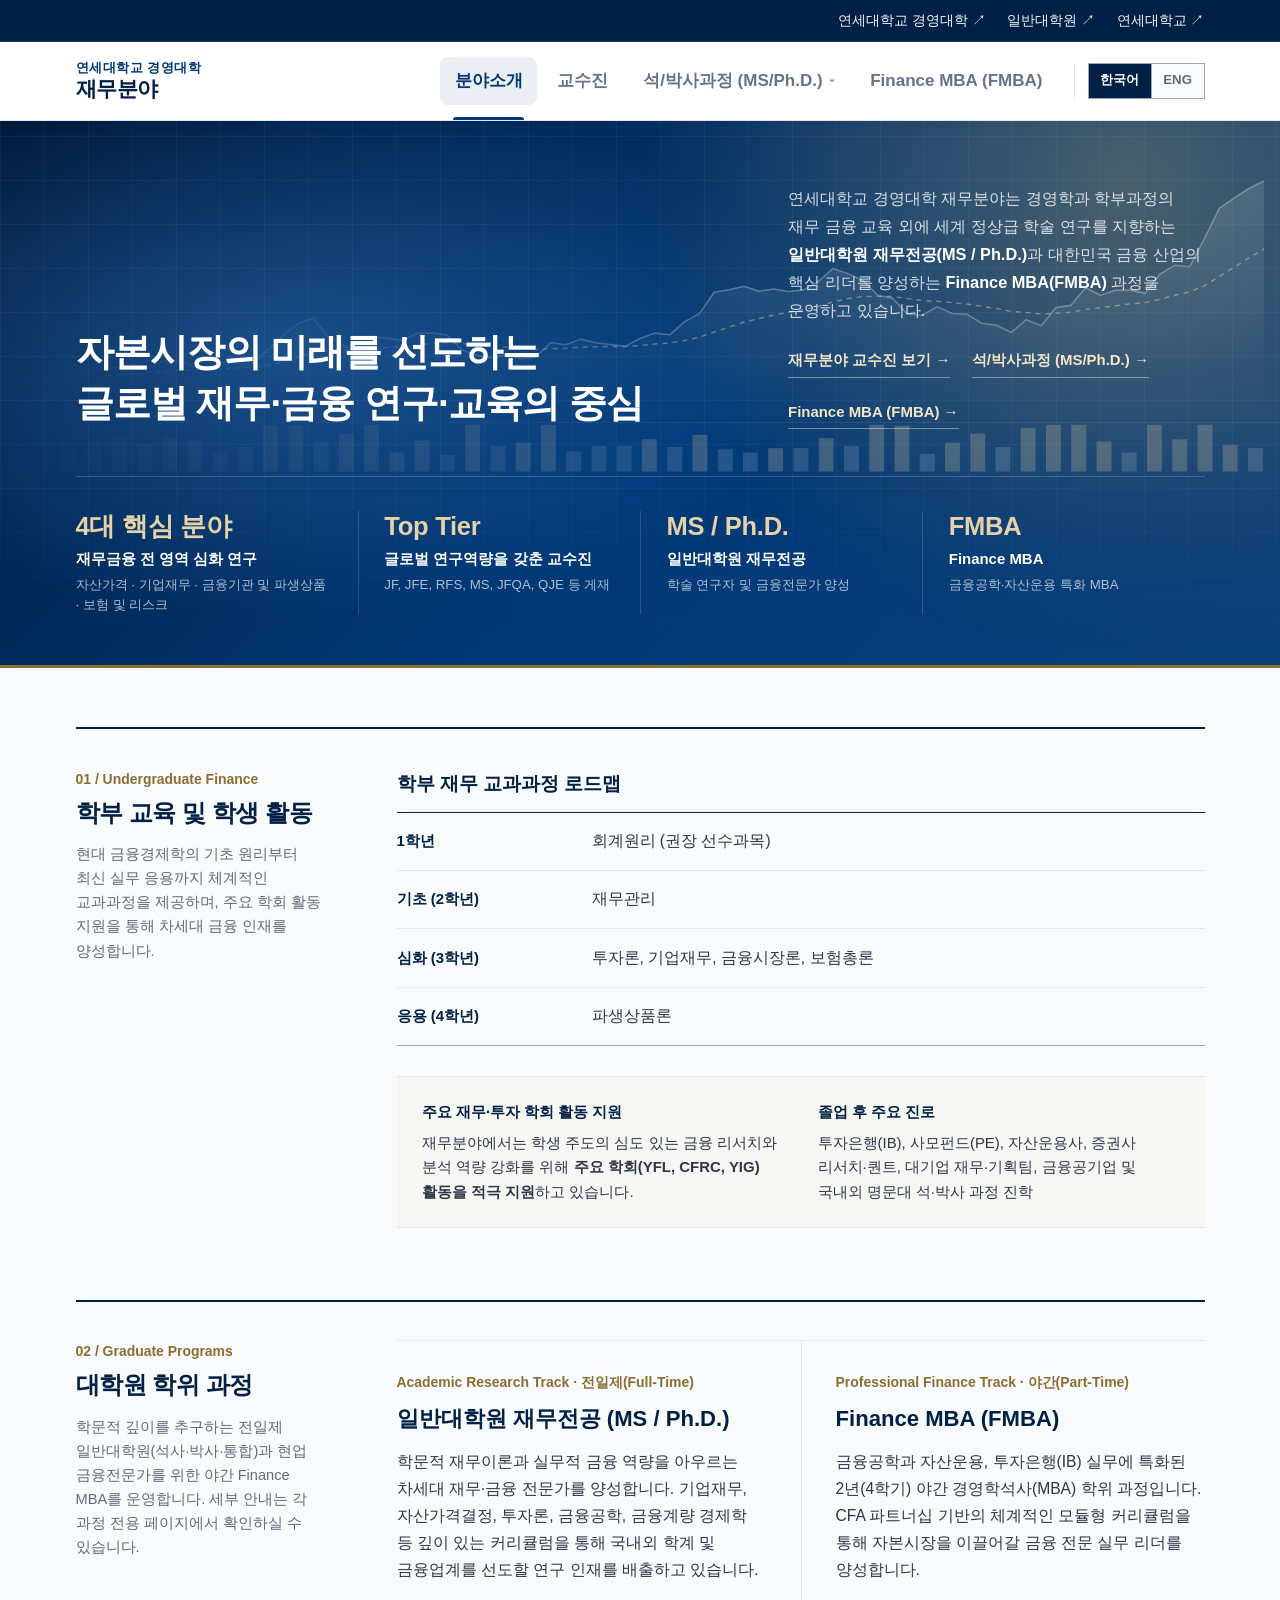
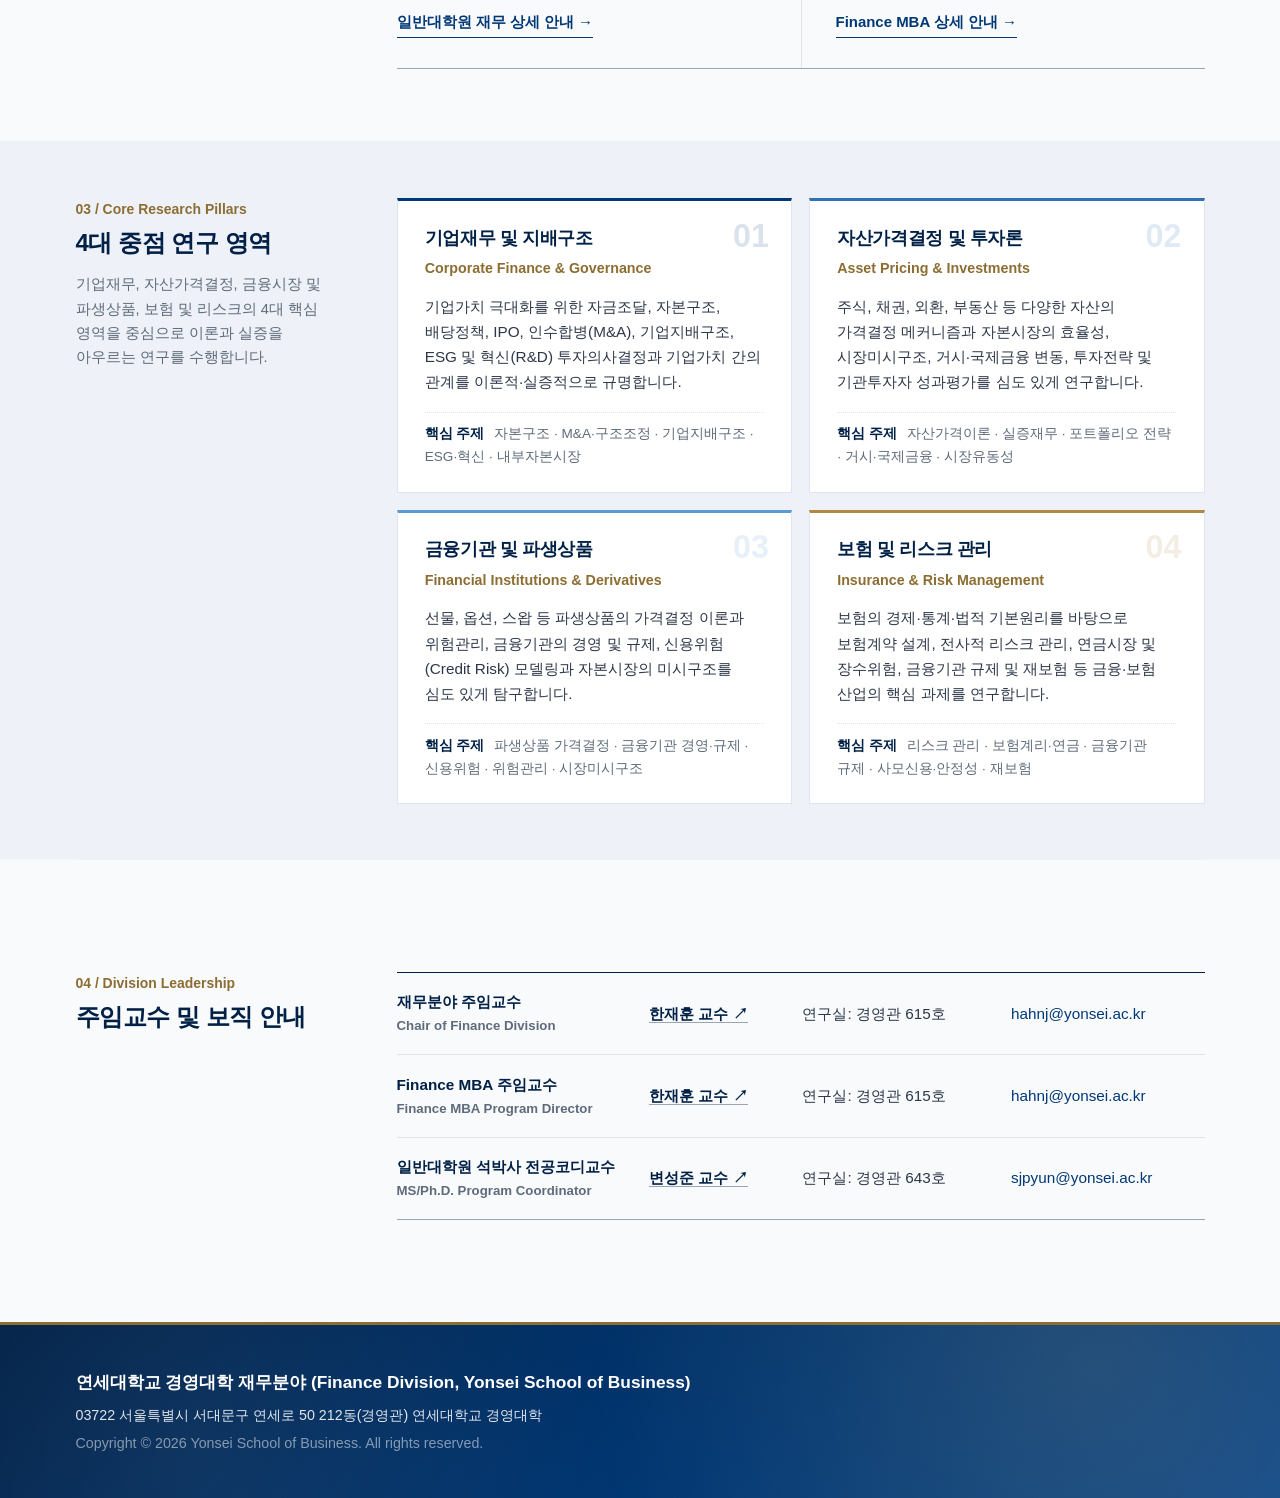
==== commit a77c31c4: "Add files via upload" ====
--- a/index.html
+++ b/index.html
@@ -4,8 +4,8 @@
   <meta charset="UTF-8" />
   <meta name="viewport" content="width=device-width, initial-scale=1.0" />
   <title>연세대학교 경영대학 재무분야 | Yonsei Finance</title>
-  <meta name="description" content="연세대학교 경영대학 재무분야 (Finance Division) 공식 포털. 일반대학원 재무 석박사 및 금융 석박사 과정 안내." />
-  <meta name="keywords" content="연세대학교 경영대학 재무분야, Yonsei Finance Division, Yonsei School of Business Finance, MS Finance Yonsei, 연세대학교 재무석사, 연세대학교 금융석사, 연세대 일반대학원 재무전공, Finance MBA, FMBA" />
+  <meta name="description" content="연세대학교 경영대학 재무분야(Finance Division) 공식 포털 — 연세대 재무석사·박사(MS in Finance) 및 금융공학 대학원 연구, 해외 명문대 재무 박사 유학 및 금융기관 진출 현황, Finance MBA(FMBA) 종합 안내." />
+  <meta name="keywords" content="연세대 재무석사, 금융공학 대학원, 재무 박사 유학, 연세대 MS in Finance, 연세대학교 경영대학 재무분야, Yonsei Finance Division, Yonsei School of Business Finance, 연세대학교 재무석사, 연세대학교 금융석사, 연세대 일반대학원 재무전공, Finance MBA, FMBA, 연세대 재무박사" />
   <meta name="naver-site-verification" content="b6fb8267f74a9ab36b6c451a6a168d857f753bd6" />
   <link rel="canonical" href="https://finance.yonsei.ac.kr/" />
   <link rel="alternate" hreflang="ko" href="https://finance.yonsei.ac.kr/" />
@@ -38,8 +38,13 @@
     "Department of Finance, Yonsei School of Business",
     "연세대학교 경영대학 재무전공",
     "연세대 재무분야",
+    "연세대 재무석사",
+    "금융공학 대학원",
+    "재무 박사 유학",
+    "연세대 MS in Finance",
     "연세대학교 재무석사",
-    "연세대학교 금융석사"
+    "연세대학교 금융석사",
+    "연세대 재무박사"
   ],
   "url": "https://finance.yonsei.ac.kr/",
   "logo": "https://finance.yonsei.ac.kr/images/logo.png",
@@ -84,9 +89,17 @@
       </a>
 
       <nav class="main-nav" aria-label="주요 메뉴">
-        <a href="index.html" class="nav-link active">재무분야 소개</a>
+        <a href="index.html" class="nav-link active">분야소개</a>
         <a href="faculty/index.html" class="nav-link">교수진</a>
-        <a href="ms-finance/index.html" class="nav-link">석/박사과정 (MS/Ph.D.)</a>
+        <div class="nav-item-dropdown">
+          <a href="ms-finance/index.html" class="nav-link nav-dropdown-toggle">
+            석/박사과정 (MS/Ph.D.) <span class="nav-dropdown-caret">▾</span>
+          </a>
+          <div class="nav-dropdown-menu">
+            <a href="ms-finance/index.html" class="nav-dropdown-item">과정 소개</a>
+            <a href="ms-finance/academics.html" class="nav-dropdown-item">학사 안내</a>
+          </div>
+        </div>
         <a href="fmba/index.html" class="nav-link">Finance MBA (FMBA)</a>
         <div class="header-lang-switch">
           <div class="lang-toggle-group" role="navigation" aria-label="Language Switcher">
--- a/assets/style.css
+++ b/assets/style.css
@@ -1707,4 +1707,255 @@
   white-space: nowrap;
   overflow: hidden;
   text-overflow: ellipsis;
-}+}
+
+/* ==========================================================================
+   Q&A (자주 묻는 질문 FAQ) 에디토리얼 아코디언 스타일
+   ========================================================================== */
+.qa-accordion-list {
+  display: flex;
+  flex-direction: column;
+  gap: 0.85rem;
+}
+.qa-item {
+  background: #ffffff;
+  border: 1px solid var(--rule-light);
+  border-radius: 3px;
+  overflow: hidden;
+  transition: border-color 0.18s ease, box-shadow 0.18s ease;
+}
+.qa-item[open] {
+  border-color: #cbd5e1;
+  box-shadow: 0 3px 10px rgba(0, 32, 70, 0.05);
+}
+.qa-question {
+  display: flex;
+  align-items: center;
+  gap: 0.85rem;
+  padding: 1.1rem 1.35rem;
+  background: var(--bg-paper);
+  cursor: pointer;
+  user-select: none;
+  list-style: none;
+  font-size: 0.98rem;
+  font-weight: 700;
+  color: var(--yonsei-navy);
+  transition: background 0.15s ease;
+}
+.qa-question::-webkit-details-marker {
+  display: none;
+}
+.qa-question:hover {
+  background: var(--bg-warm);
+}
+.qa-item[open] .qa-question {
+  background: #ffffff;
+  border-bottom: 1px solid var(--rule-light);
+}
+.qa-q-badge {
+  font-family: var(--font-mono);
+  font-size: 0.82rem;
+  font-weight: 800;
+  color: #ffffff;
+  background: var(--yonsei-navy);
+  padding: 0.18rem 0.55rem;
+  border-radius: 2px;
+  flex-shrink: 0;
+  letter-spacing: 0.02em;
+}
+.qa-q-text {
+  flex: 1;
+  line-height: 1.48;
+}
+.qa-toggle-icon {
+  width: 18px;
+  height: 18px;
+  flex-shrink: 0;
+  position: relative;
+  display: inline-block;
+  transition: transform 0.2s ease;
+}
+.qa-toggle-icon::before,
+.qa-toggle-icon::after {
+  content: "";
+  position: absolute;
+  background: var(--text-muted);
+  top: 50%;
+  left: 50%;
+  transform: translate(-50%, -50%);
+}
+.qa-toggle-icon::before {
+  width: 12px;
+  height: 2px;
+}
+.qa-toggle-icon::after {
+  width: 2px;
+  height: 12px;
+  transition: transform 0.2s ease, opacity 0.2s ease;
+}
+.qa-item[open] .qa-toggle-icon::after {
+  transform: translate(-50%, -50%) rotate(90deg);
+  opacity: 0;
+}
+.qa-answer {
+  padding: 1.25rem 1.45rem;
+  background: #ffffff;
+  font-size: 0.92rem;
+  color: var(--text-body);
+  line-height: 1.78;
+}
+.qa-answer strong {
+  color: var(--yonsei-navy);
+}
+
+
+/* ==========================================================================
+   Navigation Dropdown & Sub-Nav Bar (석박사과정 서브메뉴)
+   ========================================================================== */
+.nav-item-dropdown {
+  position: relative;
+  display: inline-flex;
+  align-items: center;
+}
+
+.nav-dropdown-toggle {
+  display: inline-flex;
+  align-items: center;
+  gap: 0.25rem;
+}
+
+.nav-dropdown-caret {
+  font-size: 0.65rem;
+  transition: transform 0.2s cubic-bezier(0.16, 1, 0.3, 1);
+  opacity: 0.75;
+  display: inline-block;
+  margin-left: 0.15rem;
+}
+
+.nav-item-dropdown:hover .nav-dropdown-caret,
+.nav-item-dropdown.open .nav-dropdown-caret {
+  transform: rotate(180deg);
+  opacity: 1;
+}
+
+.nav-dropdown-menu {
+  position: absolute;
+  top: calc(100% + 4px);
+  left: 0;
+  min-width: 140px;
+  background: #ffffff;
+  border: 1px solid rgba(0, 32, 70, 0.12);
+  border-radius: 8px;
+  box-shadow: 0 10px 25px rgba(0, 32, 70, 0.12);
+  padding: 0.35rem;
+  display: none;
+  flex-direction: column;
+  gap: 0.15rem;
+  z-index: 1000;
+  animation: navFadeIn 0.18s cubic-bezier(0.16, 1, 0.3, 1);
+}
+
+@keyframes navFadeIn {
+  from {
+    opacity: 0;
+    transform: translateY(-4px);
+  }
+  to {
+    opacity: 1;
+    transform: translateY(0);
+  }
+}
+
+.nav-item-dropdown:hover .nav-dropdown-menu,
+.nav-item-dropdown:focus-within .nav-dropdown-menu,
+.nav-item-dropdown.open .nav-dropdown-menu {
+  display: flex;
+}
+
+/* Hover bridge */
+.nav-dropdown-menu::before {
+  content: "";
+  position: absolute;
+  top: -8px;
+  left: 0;
+  right: 0;
+  height: 8px;
+}
+
+.nav-dropdown-item {
+  display: block;
+  padding: 0.5rem 0.85rem;
+  font-size: 0.92rem;
+  font-weight: 600;
+  color: var(--text-body);
+  text-decoration: none;
+  border-radius: 6px;
+  transition: all 0.15s ease;
+  white-space: nowrap;
+}
+
+.nav-dropdown-item:hover {
+  background: var(--bg-card, #f1f5f9);
+  color: var(--yonsei-blue);
+}
+
+.nav-dropdown-item.active {
+  color: var(--yonsei-navy);
+  background: rgba(0, 56, 118, 0.08);
+  font-weight: 700;
+}
+
+/* Sub-Nav Bar (석박사과정 페이지 전용 2차 메뉴 바) */
+.sub-nav-bar {
+  background: #ffffff;
+  border-bottom: 1px solid var(--rule-light);
+  width: 100%;
+}
+
+.sub-nav-container {
+  max-width: var(--max-w, 1200px);
+  margin: 0 auto;
+  padding: 0 1.5rem;
+  display: flex;
+  gap: 0.25rem;
+  overflow-x: auto;
+  scrollbar-width: none;
+}
+
+.sub-nav-container::-webkit-scrollbar {
+  display: none;
+}
+
+.sub-nav-link {
+  display: inline-flex;
+  align-items: center;
+  gap: 0.4rem;
+  padding: 0.75rem 1.15rem;
+  font-size: 0.94rem;
+  font-weight: 600;
+  color: var(--text-secondary, #64748b);
+  text-decoration: none;
+  position: relative;
+  transition: all 0.2s ease;
+  white-space: nowrap;
+}
+
+.sub-nav-link:hover {
+  color: var(--yonsei-blue);
+}
+
+.sub-nav-link.active {
+  color: var(--yonsei-navy);
+  font-weight: 700;
+}
+
+.sub-nav-link.active::after {
+  content: "";
+  position: absolute;
+  bottom: 0;
+  left: 0.75rem;
+  right: 0.75rem;
+  height: 2.5px;
+  background: var(--yonsei-navy);
+  border-radius: 2px 2px 0 0;
+}
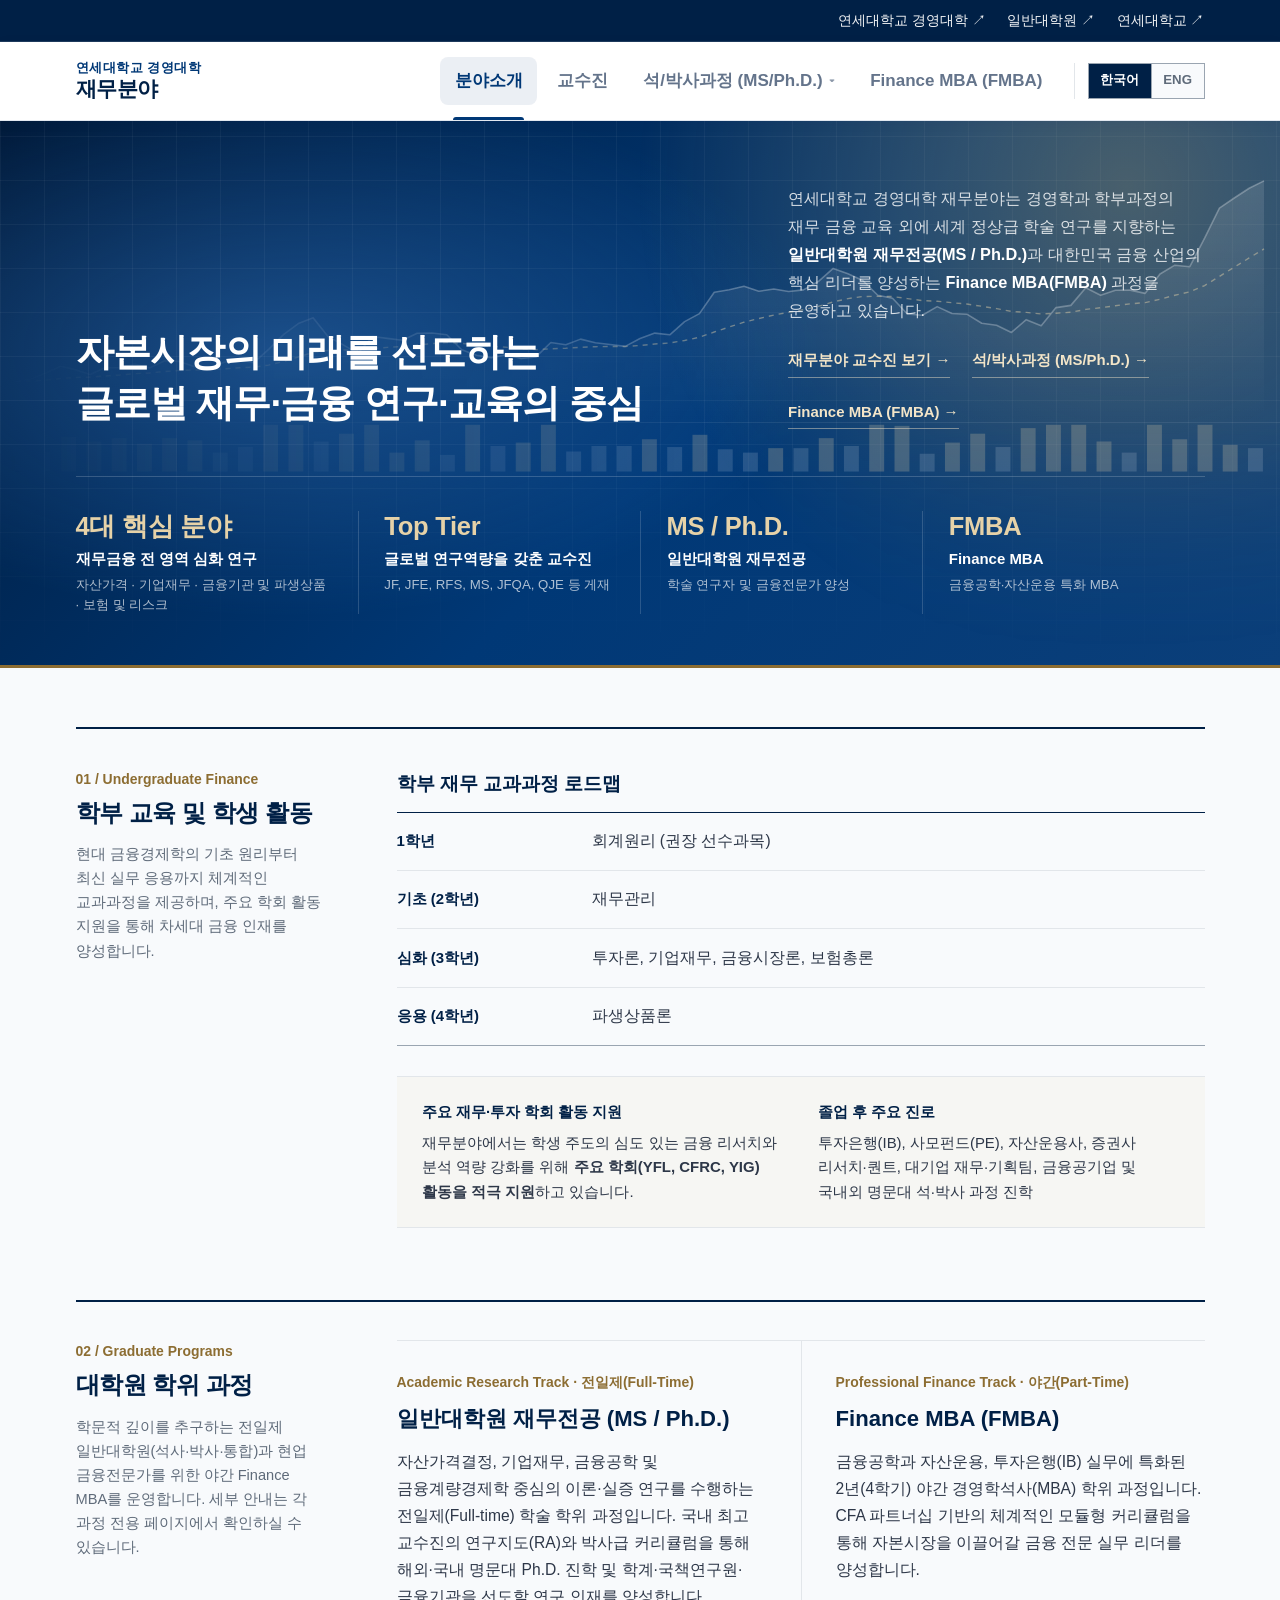
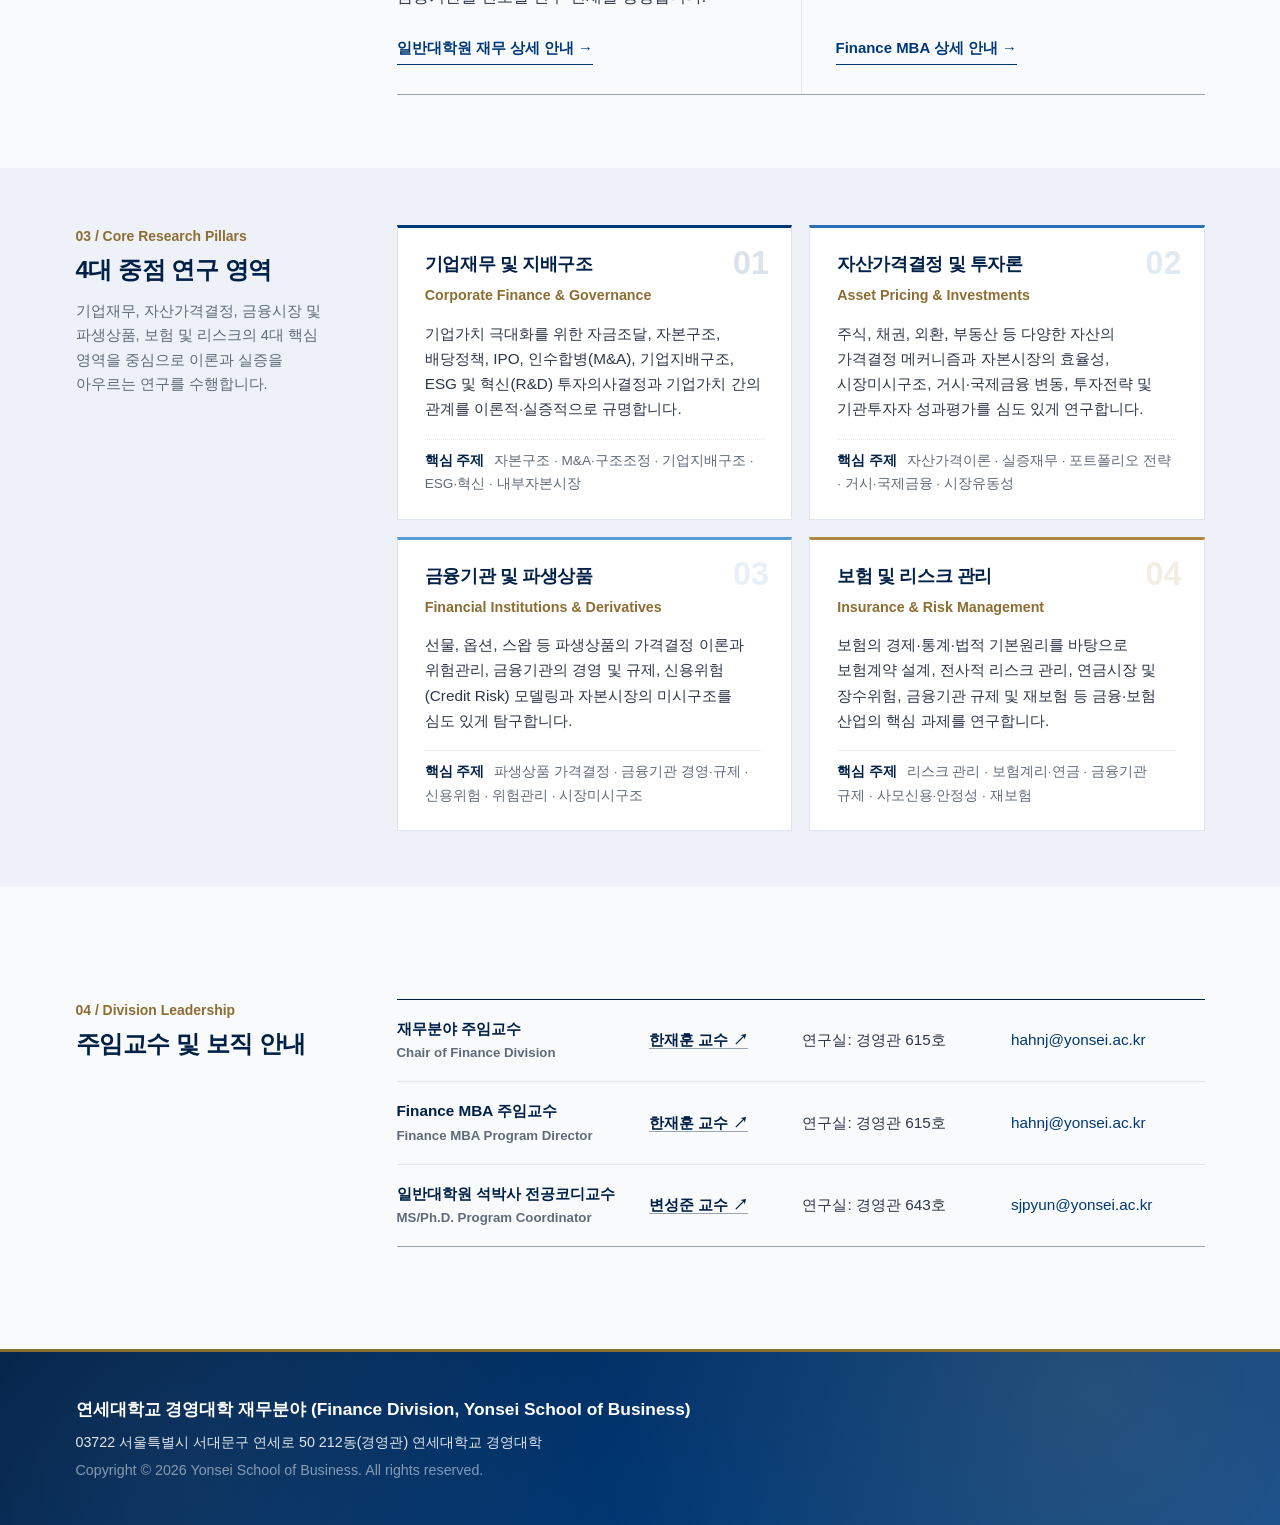
==== commit 4fc57645: "Add files via upload" ====
--- a/index.html
+++ b/index.html
@@ -4,8 +4,8 @@
   <meta charset="UTF-8" />
   <meta name="viewport" content="width=device-width, initial-scale=1.0" />
   <title>연세대학교 경영대학 재무분야 | Yonsei Finance</title>
-  <meta name="description" content="연세대학교 경영대학 재무분야(Finance Division) 공식 포털 — 연세대 재무석사·박사(MS in Finance) 및 금융공학 대학원 연구, 해외 명문대 재무 박사 유학 및 금융기관 진출 현황, Finance MBA(FMBA) 종합 안내." />
-  <meta name="keywords" content="연세대 재무석사, 금융공학 대학원, 재무 박사 유학, 연세대 MS in Finance, 연세대학교 경영대학 재무분야, Yonsei Finance Division, Yonsei School of Business Finance, 연세대학교 재무석사, 연세대학교 금융석사, 연세대 일반대학원 재무전공, Finance MBA, FMBA, 연세대 재무박사" />
+  <meta name="description" content="연세대학교 경영대학 재무분야(Finance Division) 공식 포털 — 일반대학원 재무석사·박사(MS in Finance), 해외·국내 명문대 재무 박사(Ph.D.) 유학 진학 집중 지도, 최정상 학술지(JF·RFS·JFE) 교수진 실증연구(RA), 경제학·통계학·수학·공학 전공자 지원 환영 및 Finance MBA(FMBA) 종합 안내." />
+  <meta name="keywords" content="연세대 재무석사, 금융공학 대학원, 재무 박사 유학, 재무 Ph.D. 유학, 경제학과 재무 대학원, 경제학과 재무 유학, 통계학과 재무 대학원, 수학과 금융공학 대학원, 금융경제학 유학, 연세대 MS in Finance, 연세대학교 경영대학 재무분야, Yonsei Finance Division, Yonsei School of Business Finance, 연세대학교 재무석사, 연세대학교 금융석사, 연세대 일반대학원 재무전공, Finance MBA, FMBA, 연세대 재무박사" />
   <meta name="naver-site-verification" content="b6fb8267f74a9ab36b6c451a6a168d857f753bd6" />
   <link rel="canonical" href="https://finance.yonsei.ac.kr/" />
   <link rel="alternate" hreflang="ko" href="https://finance.yonsei.ac.kr/" />
@@ -16,7 +16,7 @@
   <meta property="og:type" content="website" />
   <meta property="og:site_name" content="연세대학교 경영대학 재무분야 | Yonsei Finance Division" />
   <meta property="og:title" content="연세대학교 경영대학 재무분야 | Yonsei Finance" />
-  <meta property="og:description" content="연세대학교 경영대학 재무분야 (Finance Division) 공식 포털. 일반대학원 재무 석박사 및 금융 석박사 과정 안내." />
+  <meta property="og:description" content="연세대학교 경영대학 재무분야(Finance Division) 공식 포털 — 일반대학원 재무석사·박사(MS in Finance), 해외 명문 박사(Ph.D.) 진학 집중 지도, 최정상 학술지 교수진 RA, 경제학·통계학·수학·공학 전공 지원 환영 및 Finance MBA 안내." />
   <meta property="og:url" content="https://finance.yonsei.ac.kr/" />
   <meta property="og:image" content="https://finance.yonsei.ac.kr/images/logo.png" />
   <meta property="og:locale" content="ko_KR" />
@@ -232,7 +232,7 @@
                 <div class="grad-track-label">Academic Research Track · 전일제(Full-Time)</div>
                 <h3 class="grad-title">일반대학원 재무전공 (MS / Ph.D.)</h3>
                 <p class="grad-desc">
-                  학문적 재무이론과 실무적 금융 역량을 아우르는 차세대 재무·금융 전문가를 양성합니다. 기업재무, 자산가격결정, 투자론, 금융공학, 금융계량 경제학 등 깊이 있는 커리큘럼을 통해 국내외 학계 및 금융업계를 선도할 연구 인재를 배출하고 있습니다.
+                  자산가격결정, 기업재무, 금융공학 및 금융계량경제학 중심의 이론·실증 연구를 수행하는 전일제(Full-time) 학술 학위 과정입니다. 국내 최고 교수진의 연구지도(RA)와 박사급 커리큘럼을 통해 해외·국내 명문대 Ph.D. 진학 및 학계·국책연구원·금융기관을 선도할 연구 인재를 양성합니다.
                 </p>
               </div>
               <div>
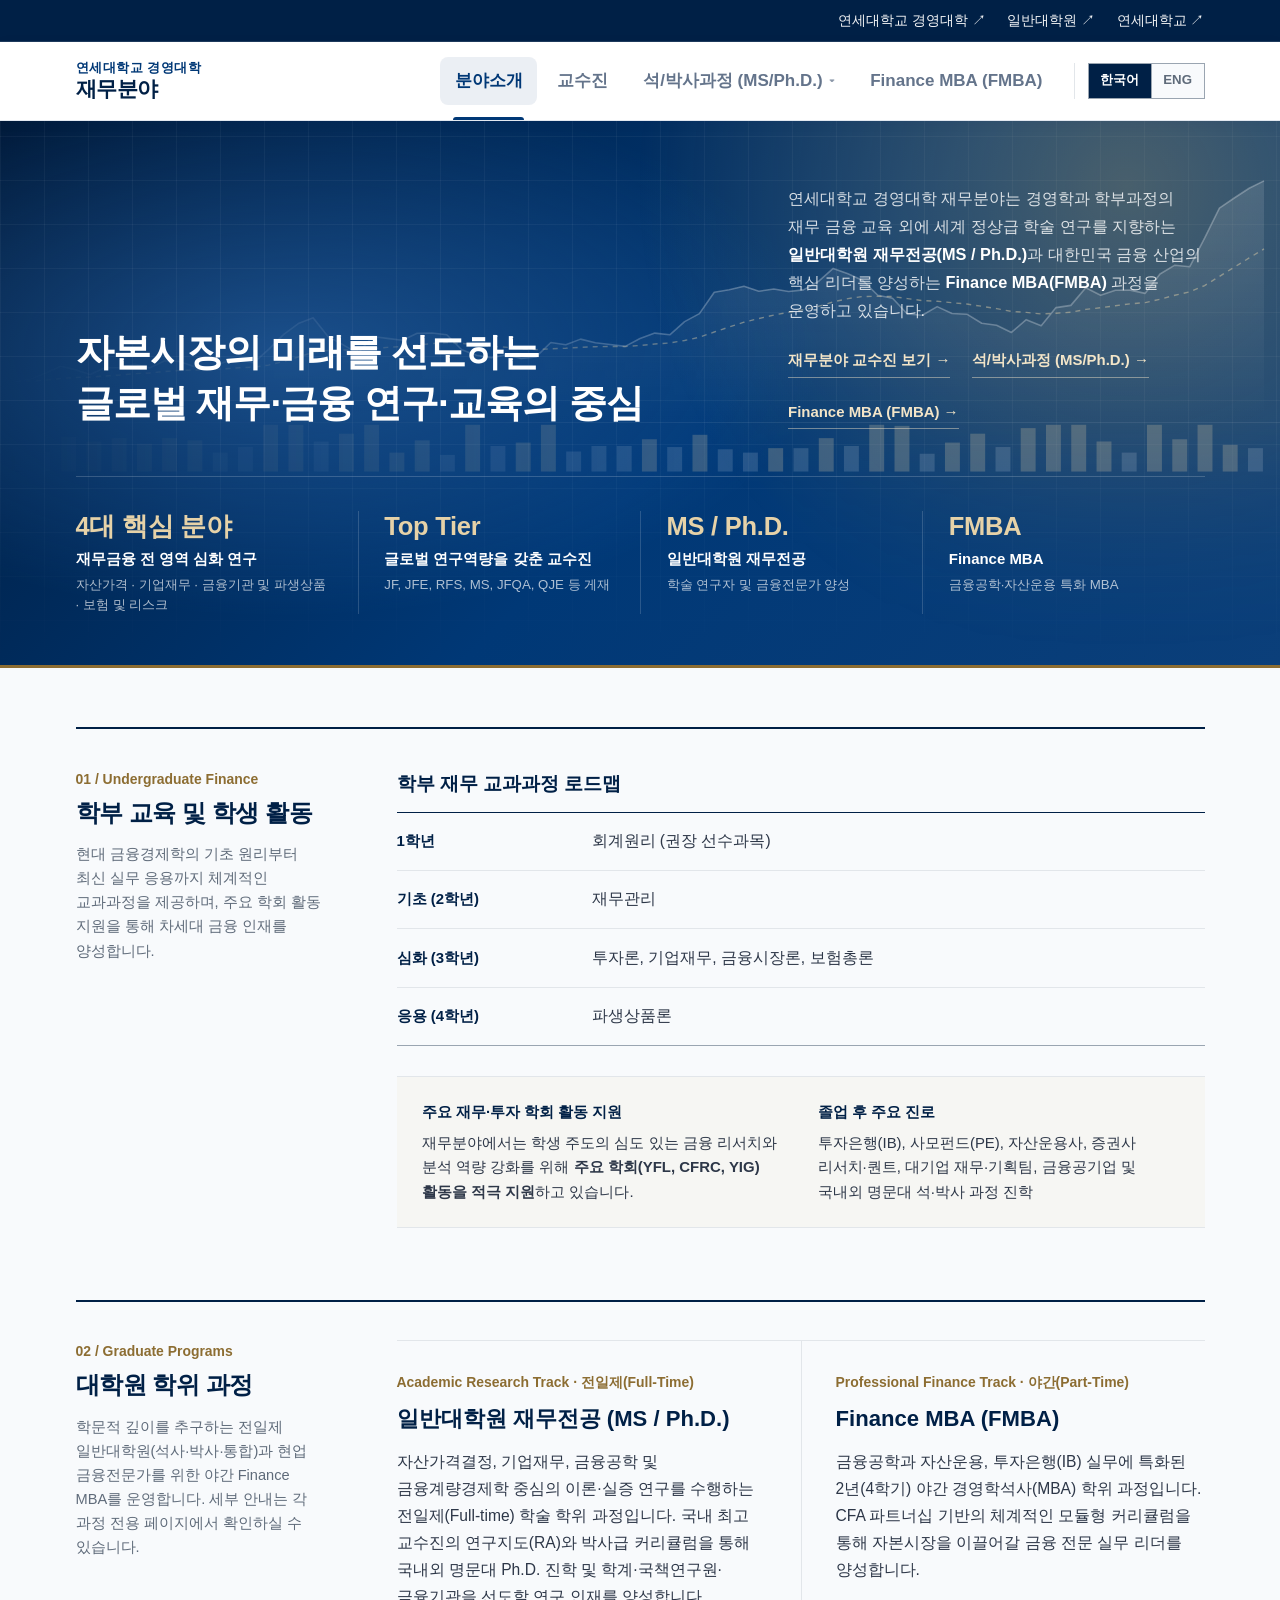
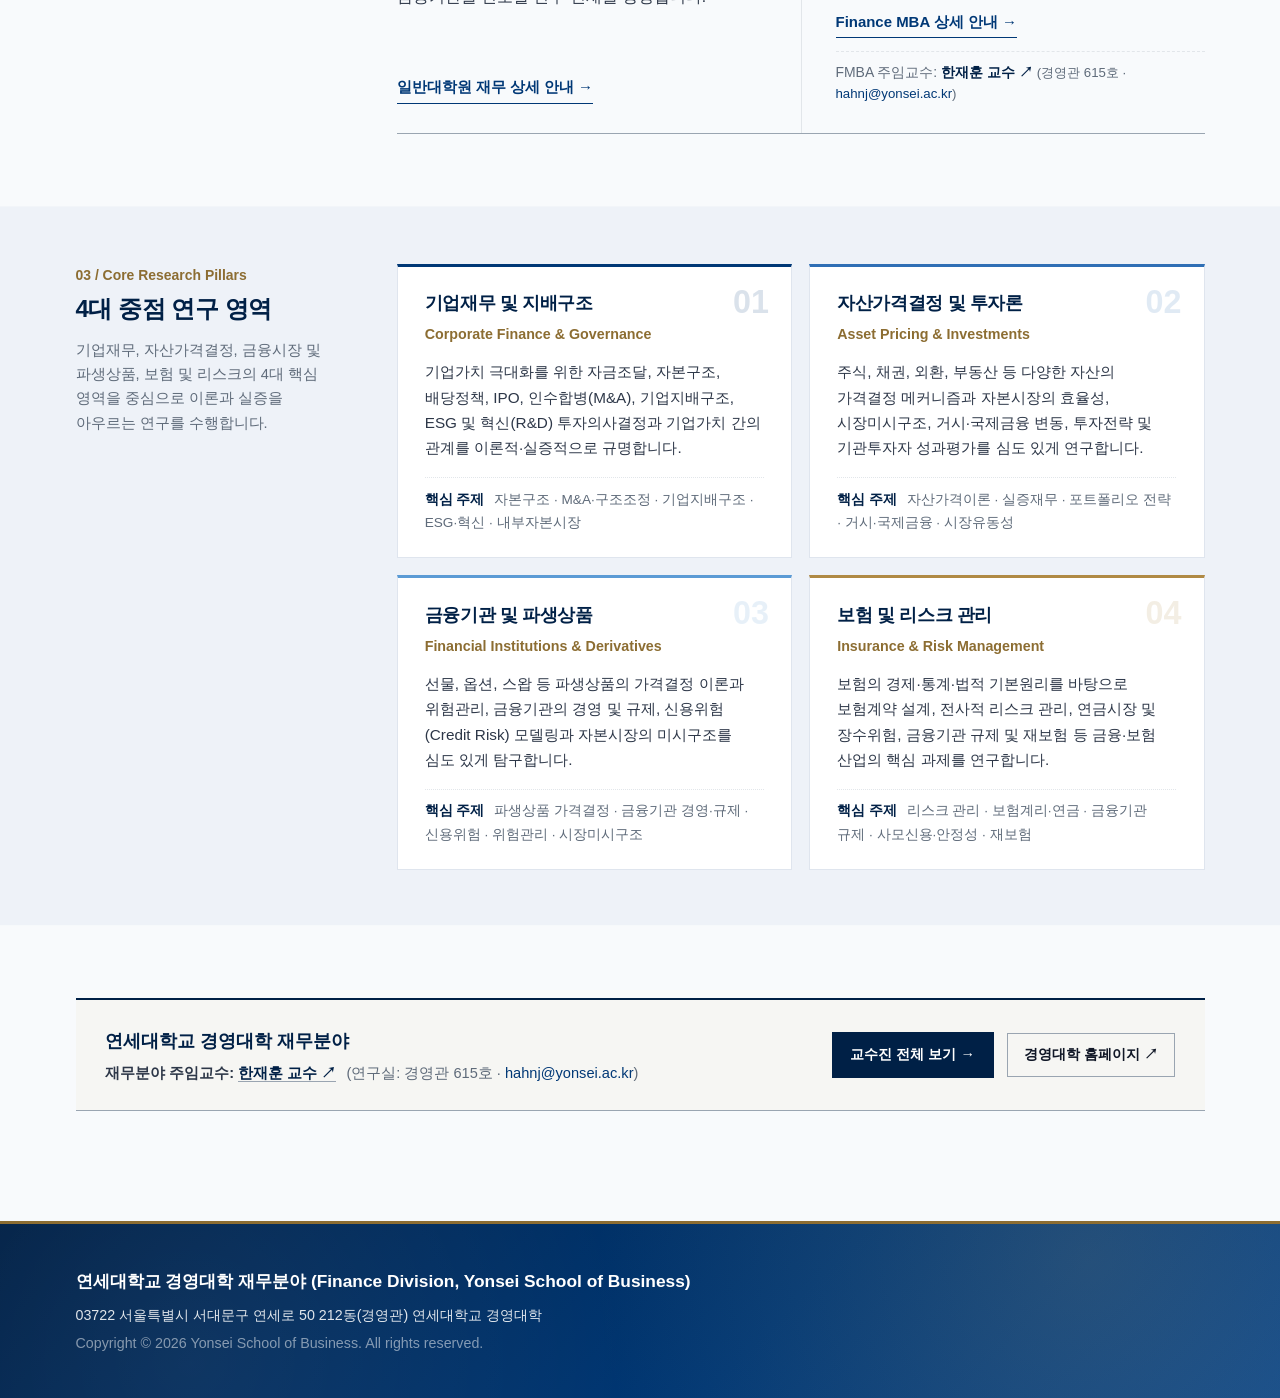
==== commit 19881f33: "Add files via upload" ====
--- a/index.html
+++ b/index.html
@@ -232,7 +232,7 @@
                 <div class="grad-track-label">Academic Research Track · 전일제(Full-Time)</div>
                 <h3 class="grad-title">일반대학원 재무전공 (MS / Ph.D.)</h3>
                 <p class="grad-desc">
-                  자산가격결정, 기업재무, 금융공학 및 금융계량경제학 중심의 이론·실증 연구를 수행하는 전일제(Full-time) 학술 학위 과정입니다. 국내 최고 교수진의 연구지도(RA)와 박사급 커리큘럼을 통해 해외·국내 명문대 Ph.D. 진학 및 학계·국책연구원·금융기관을 선도할 연구 인재를 양성합니다.
+                  자산가격결정, 기업재무, 금융공학 및 금융계량경제학 중심의 이론·실증 연구를 수행하는 전일제(Full-time) 학술 학위 과정입니다. 국내 최고 교수진의 연구지도(RA)와 박사급 커리큘럼을 통해 국내외 명문대 Ph.D. 진학 및 학계·국책연구원·금융기관을 선도할 연구 인재를 양성합니다.
                 </p>
               </div>
               <div>
@@ -250,6 +250,9 @@
               </div>
               <div>
                 <a href="fmba/index.html" class="editorial-link">Finance MBA 상세 안내 →</a>
+                <div style="margin-top:0.75rem; padding-top:0.6rem; border-top:1px dashed var(--rule-light); font-size:0.82rem; color:var(--text-muted); line-height:1.5;">
+                  FMBA 주임교수: <a href="https://ysb.yonsei.ac.kr/ysb/faculty/finance.do?mode=view&articleNo=22024" target="_blank" rel="noopener" style="color:var(--yonsei-navy); font-weight:600; text-decoration:none;">한재훈 교수 ↗</a> <span style="font-size:0.78rem;">(경영관 615호 · <a href="javascript:void(0)" class="eml-protect" data-u="aGFobmo=" data-d="eW9uc2VpLmFjLmty" style="color:var(--yonsei-blue);">Email</a>)</span>
+                </div>
               </div>
             </div>
           </div>
@@ -275,7 +278,7 @@
           <p class="pillar-cell-desc">기업가치 극대화를 위한 자금조달, 자본구조, 배당정책, IPO, 인수합병(M&A), 기업지배구조, ESG 및 혁신(R&D) 투자의사결정과 기업가치 간의 관계를 이론적·실증적으로 규명합니다.</p>
         </div>
         <div class="pillar-keywords">
-          <strong>핵심 주제</strong> 자본구조 · M&A·구조조정 · 기업지배구조 · ESG·혁신 · 내부자본시장
+          <strong>주요 주제</strong> 자본구조 · M&A·구조조정 · 기업지배구조 · ESG·혁신 · 내부자본시장
         </div>
       </div>
       <div class="pillar-cell">
@@ -285,7 +288,7 @@
           <p class="pillar-cell-desc">주식, 채권, 외환, 부동산 등 다양한 자산의 가격결정 메커니즘과 자본시장의 효율성, 시장미시구조, 거시·국제금융 변동, 투자전략 및 기관투자자 성과평가를 심도 있게 연구합니다.</p>
         </div>
         <div class="pillar-keywords">
-          <strong>핵심 주제</strong> 자산가격이론 · 실증재무 · 포트폴리오 전략 · 거시·국제금융 · 시장유동성
+          <strong>주요 주제</strong> 자산가격이론 · 실증재무 · 포트폴리오 전략 · 거시·국제금융 · 시장유동성
         </div>
       </div>
       <div class="pillar-cell">
@@ -295,7 +298,7 @@
           <p class="pillar-cell-desc">선물, 옵션, 스왑 등 파생상품의 가격결정 이론과 위험관리, 금융기관의 경영 및 규제, 신용위험(Credit Risk) 모델링과 자본시장의 미시구조를 심도 있게 탐구합니다.</p>
         </div>
         <div class="pillar-keywords">
-          <strong>핵심 주제</strong> 파생상품 가격결정 · 금융기관 경영·규제 · 신용위험 · 위험관리 · 시장미시구조
+          <strong>주요 주제</strong> 파생상품 가격결정 · 금융기관 경영·규제 · 신용위험 · 위험관리 · 시장미시구조
         </div>
       </div>
       <div class="pillar-cell">
@@ -305,58 +308,29 @@
           <p class="pillar-cell-desc">보험의 경제·통계·법적 기본원리를 바탕으로 보험계약 설계, 전사적 리스크 관리, 연금시장 및 장수위험, 금융기관 규제 및 재보험 등 금융·보험 산업의 핵심 과제를 연구합니다.</p>
         </div>
         <div class="pillar-keywords">
-          <strong>핵심 주제</strong> 리스크 관리 · 보험계리·연금 · 금융기관 규제 · 사모신용·안정성 · 재보험
+          <strong>주요 주제</strong> 리스크 관리 · 보험계리·연금 · 금융기관 규제 · 사모신용·안정성 · 재보험
         </div>
       </div></div>
         </div>
       </section>
 
-      <!-- 04. 재무분야 보직 및 과정별 주임교수 -->
-      <section class="editorial-section" style="margin-bottom: 1rem;">
-        <div class="section-sidebar">
-          <span class="section-num">04 / Division Leadership</span>
-          <h2 class="section-heading">주임교수 및 보직 안내</h2>
-        </div>
-
-        <div class="section-body">
-          <table class="leadership-table">
-            <tbody id="leadership-tbody">
-      <tr>
-        <th>
-          재무분야 주임교수
-          <span>Chair of Finance Division</span>
-        </th>
-        <td style="font-weight:700; color:var(--yonsei-navy);">
-          <a href="https://ysb.yonsei.ac.kr/ysb/faculty/finance.do?mode=view&articleNo=22024" target="_blank" rel="noopener" style="border-bottom:1px solid var(--rule-medium);">한재훈 교수 ↗</a>
-        </td>
-        <td>연구실: 경영관 615호</td>
-        <td><a href="javascript:void(0)" class="eml-protect" data-u="aGFobmo=" data-d="eW9uc2VpLmFjLmty" style="color:var(--yonsei-blue);" title="Send Email"><span class="eml-text">Email</span></a></td>
-      </tr>
-      <tr>
-        <th>
-          Finance MBA 주임교수
-          <span>Finance MBA Program Director</span>
-        </th>
-        <td style="font-weight:700; color:var(--yonsei-navy);">
-          <a href="https://ysb.yonsei.ac.kr/ysb/faculty/finance.do?mode=view&articleNo=22024" target="_blank" rel="noopener" style="border-bottom:1px solid var(--rule-medium);">한재훈 교수 ↗</a>
-        </td>
-        <td>연구실: 경영관 615호</td>
-        <td><a href="javascript:void(0)" class="eml-protect" data-u="aGFobmo=" data-d="eW9uc2VpLmFjLmty" style="color:var(--yonsei-blue);" title="Send Email"><span class="eml-text">Email</span></a></td>
-      </tr>
-      <tr>
-        <th>
-          일반대학원 석박사 전공코디교수
-          <span>MS/Ph.D. Program Coordinator</span>
-        </th>
-        <td style="font-weight:700; color:var(--yonsei-navy);">
-          <a href="https://sjpyun.github.io/" target="_blank" rel="noopener" style="border-bottom:1px solid var(--rule-medium);">변성준 교수 ↗</a>
-        </td>
-        <td>연구실: 경영관 643호</td>
-        <td><a href="javascript:void(0)" class="eml-protect" data-u="c2pweXVu" data-d="eW9uc2VpLmFjLmty" style="color:var(--yonsei-blue);" title="Send Email"><span class="eml-text">Email</span></a></td>
-      </tr></tbody>
-          </table>
-        </div>
-      </section>
+      <!-- 하단 안내 및 재무분야 주임교수 -->
+      <div class="institutional-callout" style="margin-top:2rem; margin-bottom:1.5rem;">
+        <div style="flex:1; min-width:280px;">
+          <h4 style="font-family:var(--font-serif); font-size:1.08rem; font-weight:700; color:var(--yonsei-navy); margin-bottom:0.35rem;">
+            연세대학교 경영대학 재무분야
+          </h4>
+          <div style="font-size:0.86rem; color:var(--text-body); line-height:1.5;">
+            <strong>재무분야 주임교수:</strong>
+            <a href="https://ysb.yonsei.ac.kr/ysb/faculty/finance.do?mode=view&articleNo=22024" target="_blank" rel="noopener" style="color:var(--yonsei-navy); font-weight:700; text-decoration:none; border-bottom:1px solid var(--rule-medium);">한재훈 교수 ↗</a>
+            <span style="color:var(--text-muted); margin-left:0.35rem;">(연구실: 경영관 615호 · <a href="javascript:void(0)" class="eml-protect" data-u="aGFobmo=" data-d="eW9uc2VpLmFjLmty" style="color:var(--yonsei-blue);">Email</a>)</span>
+          </div>
+        </div>
+        <div style="display:flex; gap:0.75rem; flex-wrap:wrap; align-items:center;">
+          <a href="faculty/index.html" class="btn-editorial">교수진 전체 보기 →</a>
+          <a href="https://ysb.yonsei.ac.kr" target="_blank" rel="noopener" class="btn-editorial-outline">경영대학 홈페이지 ↗</a>
+        </div>
+      </div>
 
     </div>
   </main>
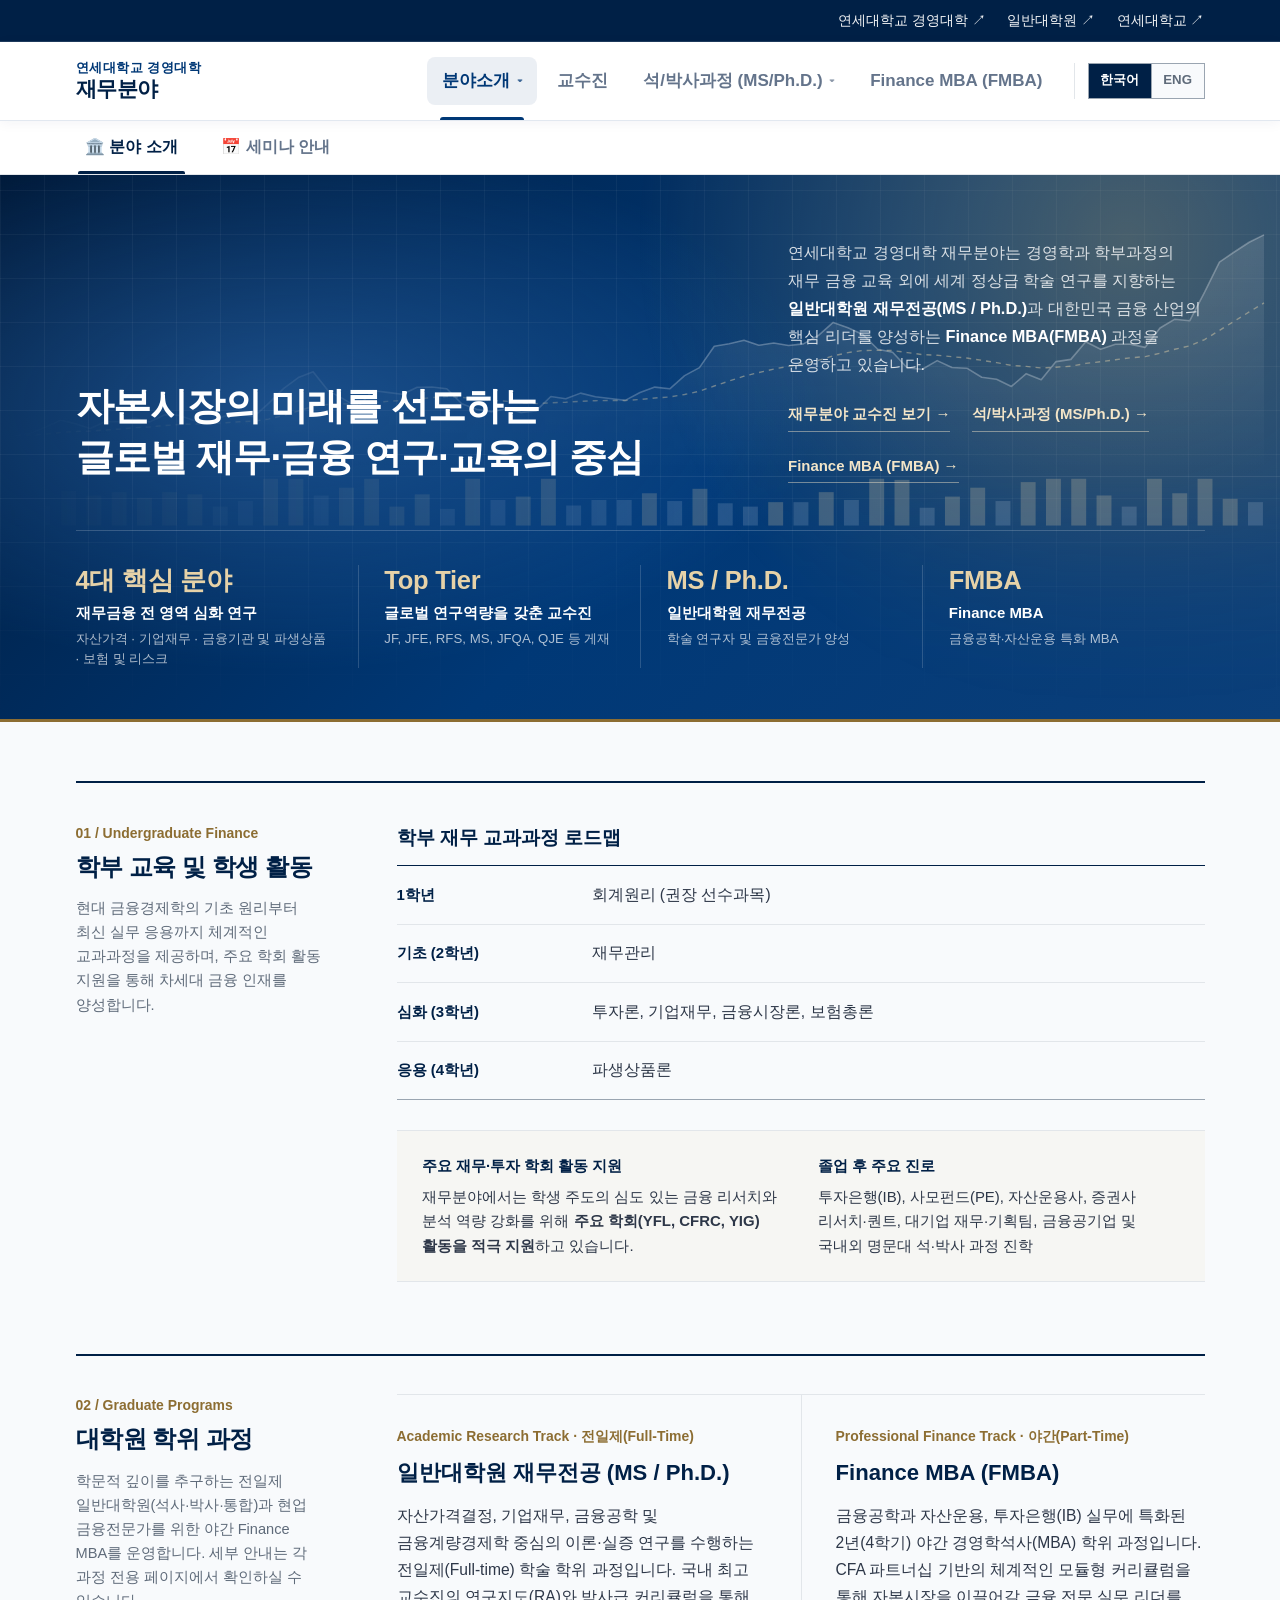
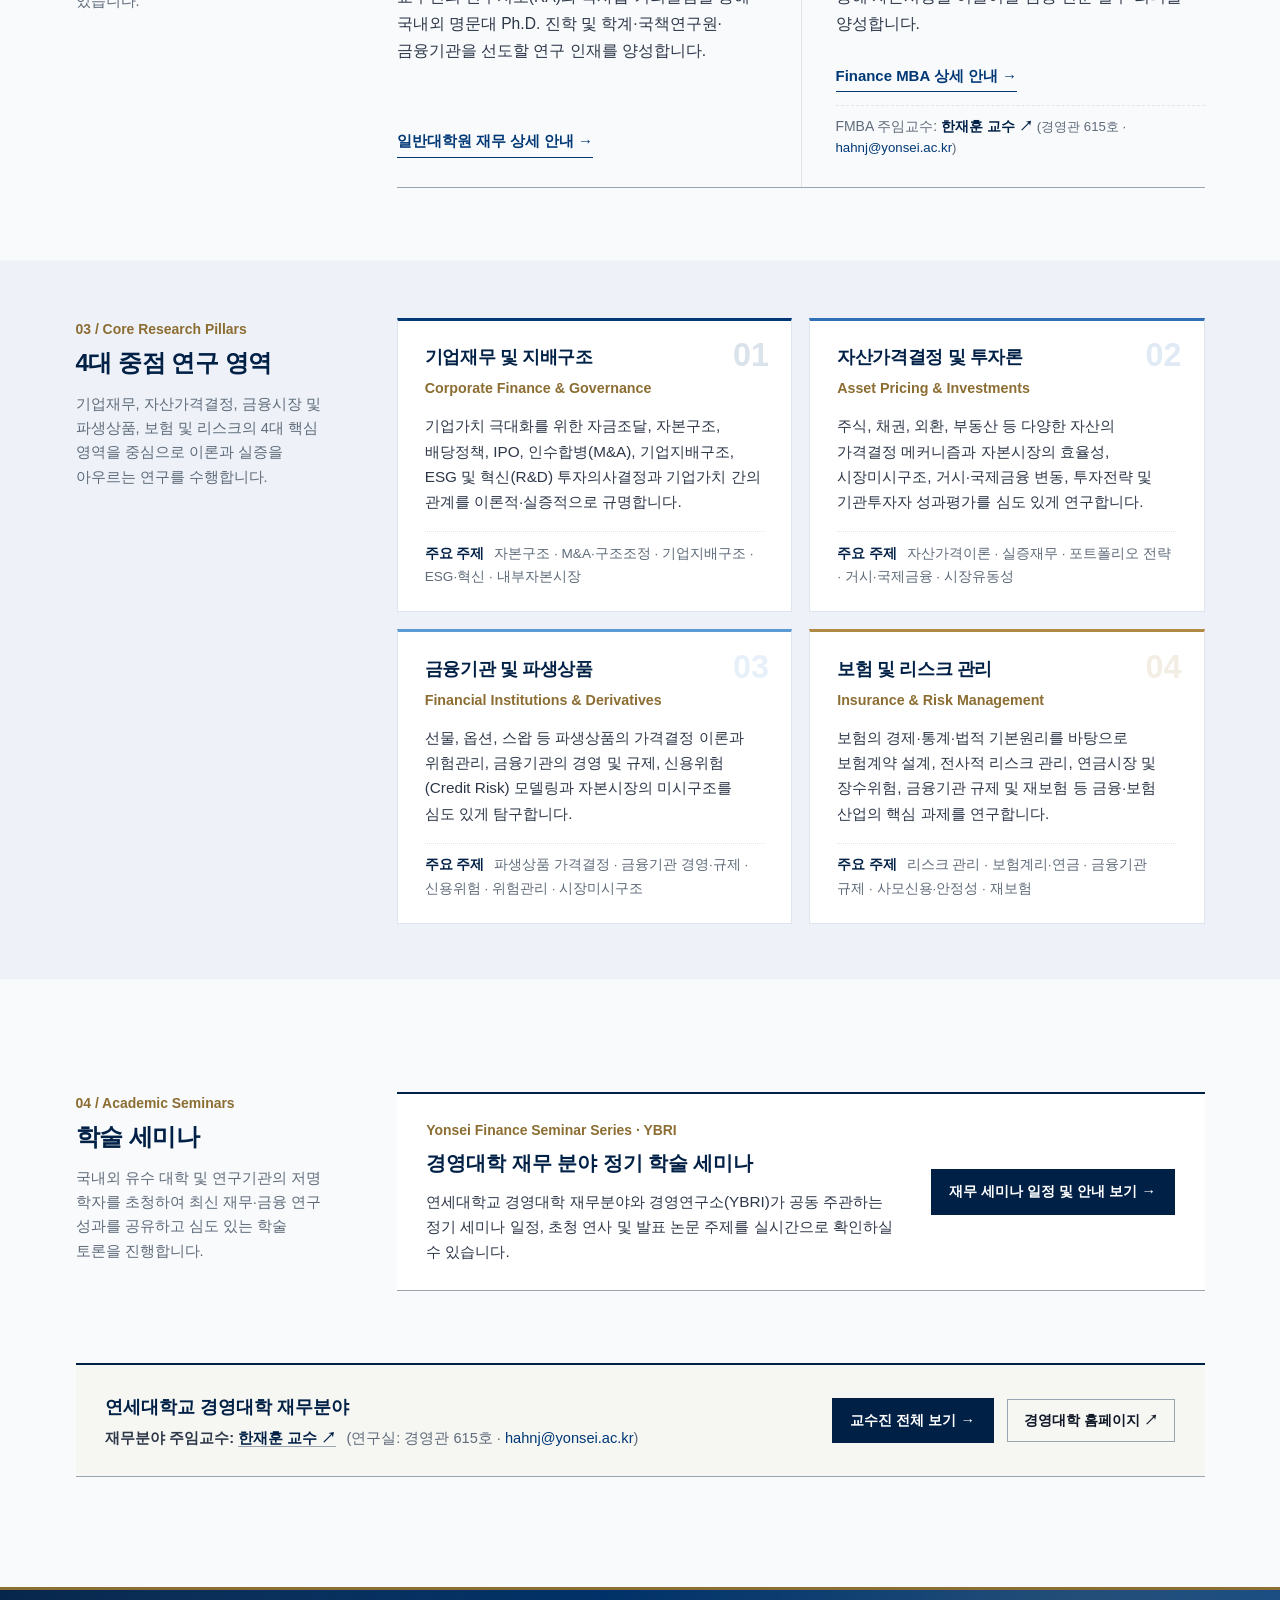
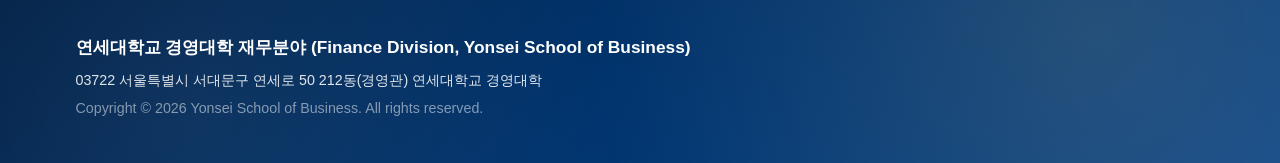
==== commit ee80b754: "Add files via upload" ====
--- a/index.html
+++ b/index.html
@@ -89,7 +89,15 @@
       </a>
 
       <nav class="main-nav" aria-label="주요 메뉴">
-        <a href="index.html" class="nav-link active">분야소개</a>
+        <div class="nav-item-dropdown">
+          <a href="index.html" class="nav-link nav-dropdown-toggle active">
+            분야소개 <span class="nav-dropdown-caret">▾</span>
+          </a>
+          <div class="nav-dropdown-menu">
+            <a href="index.html" class="nav-dropdown-item active">분야 소개</a>
+            <a href="seminars/index.html" class="nav-dropdown-item">세미나 안내</a>
+          </div>
+        </div>
         <a href="faculty/index.html" class="nav-link">교수진</a>
         <div class="nav-item-dropdown">
           <a href="ms-finance/index.html" class="nav-link nav-dropdown-toggle">
@@ -110,6 +118,18 @@
       </nav>
     </div>
   </header>
+
+      <!-- 분야소개 서브 메뉴 바 (분야 소개 / 세미나 안내) -->
+  <nav class="sub-nav-bar" aria-label="분야소개 세부 메뉴">
+    <div class="sub-nav-container">
+      <a href="index.html" class="sub-nav-link active">
+        <span>🏛️ 분야 소개</span>
+      </a>
+      <a href="seminars/index.html" class="sub-nav-link">
+        <span>📅 세미나 안내</span>
+      </a>
+    </div>
+  </nav>
 
   <!-- 한국어 히어로 배너 -->
   <section id="hero-ko" class="editorial-hero view-section active">
@@ -314,6 +334,34 @@
         </div>
       </section>
 
+      <!-- 04. 재무분야 학술 세미나 (Finance Seminar Series) -->
+      <section class="editorial-section">
+        <div class="section-sidebar">
+          <span class="section-num">04 / Academic Seminars</span>
+          <h2 class="section-heading">학술 세미나</h2>
+          <p class="section-note">
+            국내외 유수 대학 및 연구기관의 저명 학자를 초청하여 최신 재무·금융 연구 성과를 공유하고 심도 있는 학술 토론을 진행합니다.
+          </p>
+        </div>
+
+        <div class="section-body">
+          <div class="institutional-callout" style="margin:0; background:#ffffff;">
+            <div style="flex:1; min-width:280px;">
+              <div class="grad-track-label" style="margin-bottom:0.25rem;">Yonsei Finance Seminar Series · YBRI</div>
+              <h3 style="font-family:var(--font-serif); font-size:1.15rem; font-weight:700; color:var(--yonsei-navy); margin-bottom:0.45rem;">
+                경영대학 재무 분야 정기 학술 세미나
+              </h3>
+              <p style="font-size:0.9rem; color:var(--text-body); line-height:1.65;">
+                연세대학교 경영대학 재무분야와 경영연구소(YBRI)가 공동 주관하는 정기 세미나 일정, 초청 연사 및 발표 논문 주제를 실시간으로 확인하실 수 있습니다.
+              </p>
+            </div>
+            <div style="display:flex; gap:0.75rem; flex-wrap:wrap; align-items:center;">
+              <a href="seminars/index.html" class="btn-editorial">재무 세미나 일정 및 안내 보기 →</a>
+            </div>
+          </div>
+        </div>
+      </section>
+
       <!-- 하단 안내 및 재무분야 주임교수 -->
       <div class="institutional-callout" style="margin-top:2rem; margin-bottom:1.5rem;">
         <div style="flex:1; min-width:280px;">
--- a/assets/style.css
+++ b/assets/style.css
@@ -1959,3 +1959,119 @@
   background: var(--yonsei-navy);
   border-radius: 2px 2px 0 0;
 }
+
+/* ==========================================================================
+   Seminar Iframe Crop & Viewer (세미나 안내 전용 크롭 뷰어)
+   ========================================================================== */
+.main-content.seminar-wide-content {
+  max-width: 1480px;
+}
+
+.seminar-viewer-card {
+  background: #ffffff;
+  border: 1px solid var(--rule-light);
+  border-top: 3px solid var(--yonsei-navy);
+  border-radius: 6px;
+  box-shadow: 0 8px 24px rgba(0, 32, 70, 0.05);
+  overflow: hidden;
+  margin-top: 1.5rem;
+}
+
+.seminar-viewer-toolbar {
+  display: flex;
+  justify-content: space-between;
+  align-items: center;
+  flex-wrap: wrap;
+  gap: 0.75rem;
+  padding: 0.9rem 1.35rem;
+  background: #f8fafc;
+  border-bottom: 1px solid var(--rule-light);
+}
+
+.seminar-toolbar-title {
+  display: flex;
+  align-items: center;
+  gap: 0.6rem;
+  font-size: 0.92rem;
+  font-weight: 700;
+  color: var(--yonsei-navy);
+}
+
+.seminar-live-dot {
+  width: 8px;
+  height: 8px;
+  border-radius: 50%;
+  background: #0d9488;
+  box-shadow: 0 0 0 3px rgba(13, 148, 136, 0.18);
+  display: inline-block;
+}
+
+.seminar-toolbar-actions {
+  display: flex;
+  align-items: center;
+  gap: 0.5rem;
+  flex-wrap: wrap;
+}
+
+.seminar-btn-sm {
+  display: inline-flex;
+  align-items: center;
+  gap: 0.35rem;
+  padding: 0.38rem 0.8rem;
+  font-size: 0.82rem;
+  font-weight: 600;
+  border-radius: 4px;
+  border: 1px solid var(--rule-medium);
+  background: #ffffff;
+  color: var(--yonsei-navy);
+  cursor: pointer;
+  transition: all 0.15s ease;
+  text-decoration: none;
+}
+
+.seminar-btn-sm:hover {
+  background: var(--yonsei-navy);
+  color: #ffffff;
+  border-color: var(--yonsei-navy);
+}
+
+.seminar-iframe-crop {
+  position: relative;
+  width: 100%;
+  height: 1540px;
+  overflow: hidden;
+  background: #ffffff;
+}
+
+.seminar-iframe-crop iframe {
+  position: absolute;
+  top: -575px;
+  left: 0;
+  width: 100%;
+  height: 2350px;
+  border: 0;
+}
+
+@media (max-width: 1024px) {
+  .seminar-iframe-crop {
+    height: 1850px;
+  }
+  .seminar-iframe-crop iframe {
+    top: -495px;
+    height: 2600px;
+  }
+}
+
+@media (max-width: 768px) {
+  .seminar-iframe-crop {
+    height: 1400px;
+    overflow-y: auto;
+    -webkit-overflow-scrolling: touch;
+  }
+  .seminar-iframe-crop iframe {
+    position: relative;
+    top: 0;
+    margin-top: -390px;
+    height: 2800px;
+  }
+}
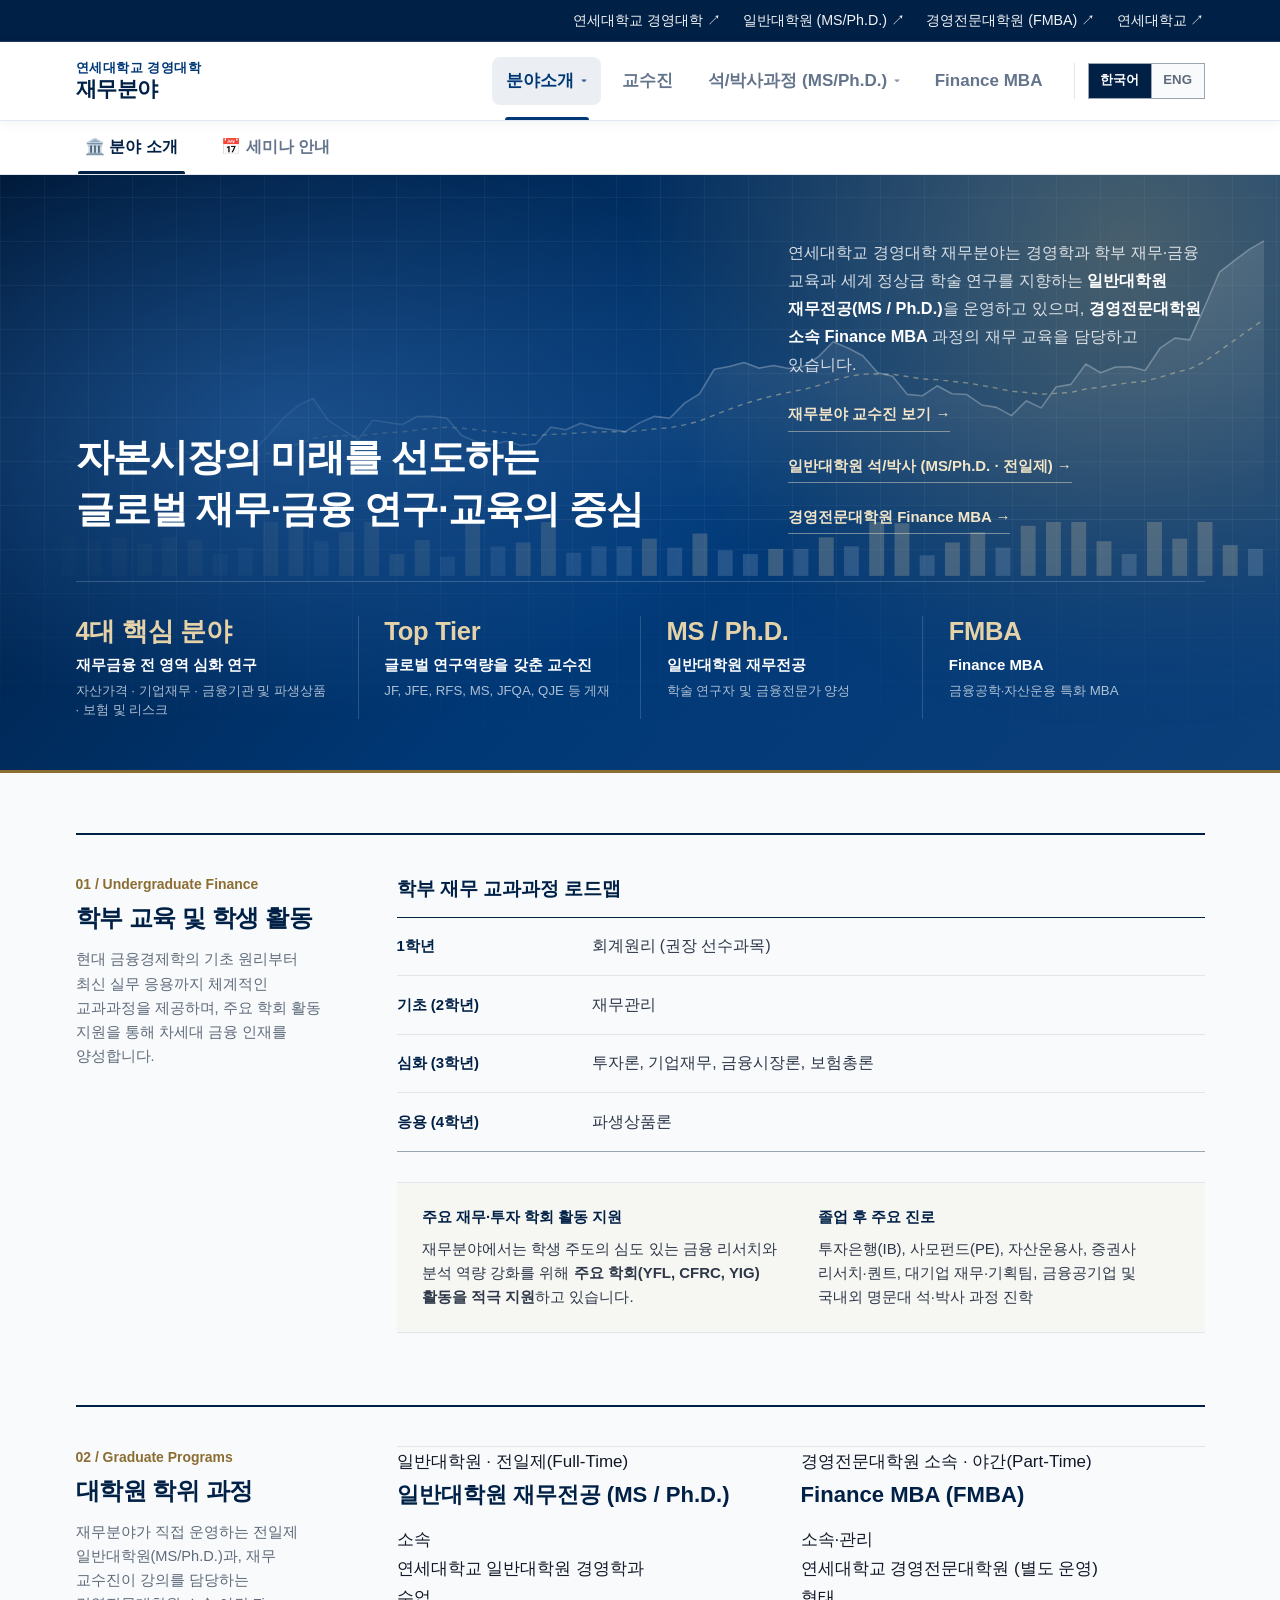
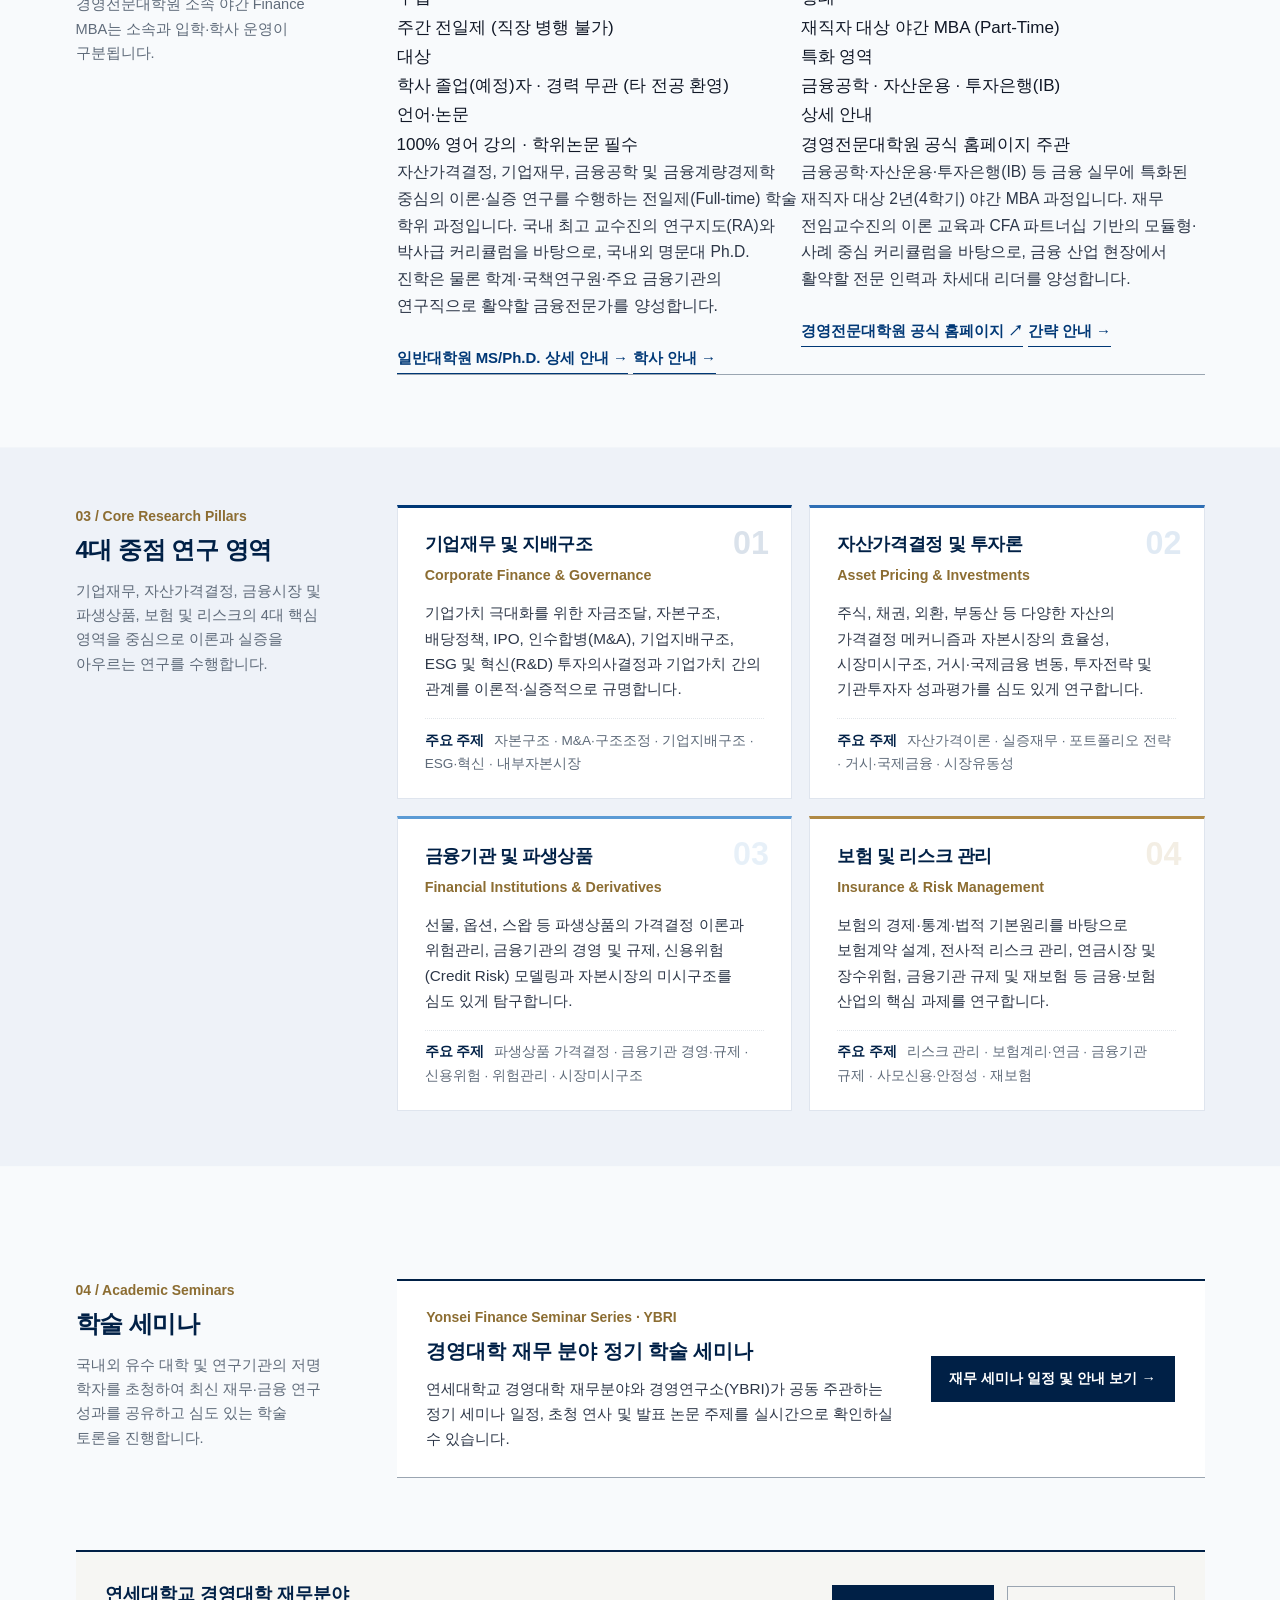
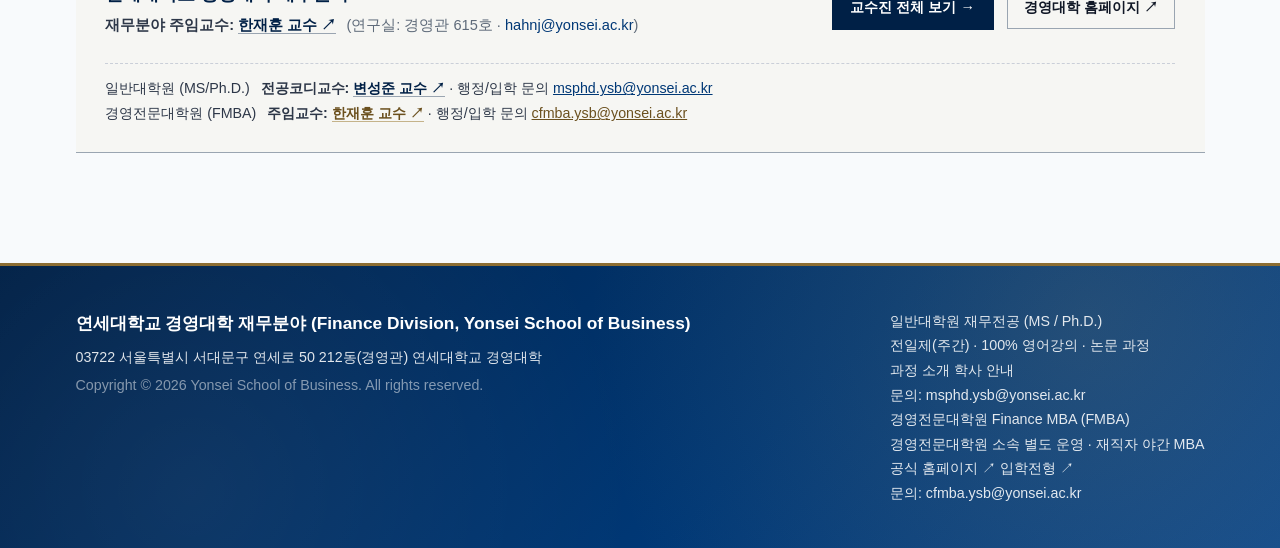
==== commit 4c9ae1bb: "Add files via upload" ====
--- a/index.html
+++ b/index.html
@@ -26,7 +26,7 @@
   <meta name="twitter:description" content="연세대학교 경영대학 재무분야 (Finance Division) 공식 포털. 일반대학원 재무 석박사 및 금융 석박사 과정 안내." />
   <meta name="twitter:image" content="https://finance.yonsei.ac.kr/images/logo.png" />
   <link rel="stylesheet" href="https://cdn.jsdelivr.net/gh/orioncactus/pretendard@v1.3.9/dist/web/variable/pretendardvariable-dynamic-subset.min.css" />
-  <link rel="stylesheet" href="assets/style.css?v=20261025-2" />
+  <link rel="stylesheet" href="assets/style.css?v=20261124-4" />
   <script type="application/ld+json">
 {
   "@context": "https://schema.org",
@@ -71,7 +71,8 @@
     <div class="utility-container">
       <div class="utility-links">
         <a href="https://ysb.yonsei.ac.kr" target="_blank" rel="noopener">연세대학교 경영대학 ↗</a>
-        <a href="https://ysb.yonsei.ac.kr/ysb/ms-phd/major.do" target="_blank" rel="noopener">일반대학원 ↗</a>
+        <a href="https://ysb.yonsei.ac.kr/ysb/ms-phd/major.do" target="_blank" rel="noopener">일반대학원 (MS/Ph.D.) ↗</a>
+        <a href="https://mba.yonsei.ac.kr/mba/program/finance-mba.do" target="_blank" rel="noopener">경영전문대학원 (FMBA) ↗</a>
         <a href="https://www.yonsei.ac.kr" target="_blank" rel="noopener">연세대학교 ↗</a>
       </div>
     </div>
@@ -108,7 +109,7 @@
             <a href="ms-finance/academics.html" class="nav-dropdown-item">학사 안내</a>
           </div>
         </div>
-        <a href="fmba/index.html" class="nav-link">Finance MBA (FMBA)</a>
+        <a href="fmba/index.html" class="nav-link">Finance MBA</a>
         <div class="header-lang-switch">
           <div class="lang-toggle-group" role="navigation" aria-label="Language Switcher">
             <a href="index.html" class="lang-btn active" id="btn-lang-ko" hreflang="ko">한국어</a>
@@ -142,14 +143,14 @@
         </div>
         <div>
           <p class="hero-lead">
-            연세대학교 경영대학 재무분야는 경영학과 학부과정의 재무 금융 교육 외에 세계 정상급 학술 연구를 지향하는
-            <strong>일반대학원 재무전공(MS / Ph.D.)</strong>과 대한민국 금융 산업의 핵심 리더를 양성하는
-            <strong>Finance MBA(FMBA)</strong> 과정을 운영하고 있습니다.
+            연세대학교 경영대학 재무분야는 경영학과 학부 재무·금융 교육과 세계 정상급 학술 연구를 지향하는
+            <strong>일반대학원 재무전공(MS / Ph.D.)</strong>을 운영하고 있으며,
+            <strong>경영전문대학원 소속 Finance MBA</strong> 과정의 재무 교육을 담당하고 있습니다.
           </p>
           <div class="hero-links">
             <a href="faculty/index.html" class="hero-link-item">재무분야 교수진 보기 →</a>
-            <a href="ms-finance/index.html" class="hero-link-item">석/박사과정 (MS/Ph.D.) →</a>
-            <a href="fmba/index.html" class="hero-link-item">Finance MBA (FMBA) →</a>
+            <a href="ms-finance/index.html" class="hero-link-item">일반대학원 석/박사 (MS/Ph.D. · 전일제) →</a>
+            <a href="fmba/index.html" class="hero-link-item">경영전문대학원 Finance MBA →</a>
           </div>
         </div>
       </div>
@@ -166,16 +167,18 @@
         <div class="ledger-title">글로벌 연구역량을 갖춘 교수진</div>
         <div class="ledger-meta">JF, JFE, RFS, MS, JFQA, QJE 등 게재</div>
       </div>
-      <div class="ledger-item">
+      <a href="ms-finance/index.html" class="ledger-item ledger-item--clickable">
+        <span class="ledger-track-pill ledger-track-pill--msphd">일반대학원 · 전일제</span>
         <div class="ledger-figure">MS / Ph.D.</div>
         <div class="ledger-title">일반대학원 재무전공</div>
-        <div class="ledger-meta">학술 연구자 및 금융전문가 양성</div>
-      </div>
-      <div class="ledger-item">
+        <div class="ledger-meta">주간 전일제 · 영어강의 · 논문트랙 (연구·박사유학)</div>
+      </a>
+      <a href="fmba/index.html" class="ledger-item ledger-item--clickable">
+        <span class="ledger-track-pill ledger-track-pill--fmba">경영전문대학원 소속 · 야간</span>
         <div class="ledger-figure">FMBA</div>
-        <div class="ledger-title">Finance MBA</div>
-        <div class="ledger-meta">금융공학·자산운용 특화 MBA</div>
-      </div></div>
+        <div class="ledger-title">경영전문대학원 Finance MBA</div>
+        <div class="ledger-meta">재직자 대상 야간 MBA · 상세 안내 및 입학은 경영전문대학원 주관</div>
+      </a></div>
     </div>
   </section>
 
@@ -241,38 +244,57 @@
           <span class="section-num">02 / Graduate Programs</span>
           <h2 class="section-heading">대학원 학위 과정</h2>
           <p class="section-note">
-            학문적 깊이를 추구하는 전일제 일반대학원(석사·박사·통합)과 현업 금융전문가를 위한 야간 Finance MBA를 운영합니다. 세부 안내는 각 과정 전용 페이지에서 확인하실 수 있습니다.
+            재무분야가 직접 운영하는 전일제 일반대학원(MS/Ph.D.)과, 재무 교수진이 강의를 담당하는 경영전문대학원 소속 야간 Finance MBA는 소속과 입학·학사 운영이 구분됩니다.
           </p>
         </div>
 
         <div class="section-body">
-          <div class="grad-split">
-            <div class="grad-col">
+          <div class="grad-split grad-split--tracks">
+            <div class="grad-card">
               <div>
-                <div class="grad-track-label">Academic Research Track · 전일제(Full-Time)</div>
+                <span class="track-badge track-badge--msphd">일반대학원 · 전일제(Full-Time)</span>
                 <h3 class="grad-title">일반대학원 재무전공 (MS / Ph.D.)</h3>
+                <dl class="grad-quick-facts">
+                  <dt>소속</dt>
+                  <dd>연세대학교 일반대학원 경영학과</dd>
+                  <dt>수업</dt>
+                  <dd>주간 전일제 (직장 병행 불가)</dd>
+                  <dt>대상</dt>
+                  <dd>학사 졸업(예정)자 · 경력 무관 (타 전공 환영)</dd>
+                  <dt>언어·논문</dt>
+                  <dd>100% 영어 강의 · 학위논문 필수</dd>
+                </dl>
                 <p class="grad-desc">
-                  자산가격결정, 기업재무, 금융공학 및 금융계량경제학 중심의 이론·실증 연구를 수행하는 전일제(Full-time) 학술 학위 과정입니다. 국내 최고 교수진의 연구지도(RA)와 박사급 커리큘럼을 통해 국내외 명문대 Ph.D. 진학 및 학계·국책연구원·금융기관을 선도할 연구 인재를 양성합니다.
+                  자산가격결정, 기업재무, 금융공학 및 금융계량경제학 중심의 이론·실증 연구를 수행하는 전일제(Full-time) 학술 학위 과정입니다. 국내 최고 교수진의 연구지도(RA)와 박사급 커리큘럼을 바탕으로, 국내외 명문대 Ph.D. 진학은 물론 학계·국책연구원·주요 금융기관의 연구직으로 활약할 금융전문가를 양성합니다.
                 </p>
               </div>
+              <div class="grad-card-actions">
+                <a href="ms-finance/index.html" class="editorial-link">일반대학원 MS/Ph.D. 상세 안내 →</a>
+                <a href="ms-finance/academics.html" class="editorial-link">학사 안내 →</a>
+              </div>
+            </div>
+
+            <div class="grad-card grad-card--fmba">
               <div>
-                <a href="ms-finance/index.html" class="editorial-link">일반대학원 재무 상세 안내 →</a>
-              </div>
-            </div>
-
-            <div class="grad-col">
-              <div>
-                <div class="grad-track-label">Professional Finance Track · 야간(Part-Time)</div>
+                <span class="track-badge track-badge--fmba">경영전문대학원 소속 · 야간(Part-Time)</span>
                 <h3 class="grad-title">Finance MBA (FMBA)</h3>
+                <dl class="grad-quick-facts">
+                  <dt>소속·관리</dt>
+                  <dd>연세대학교 경영전문대학원 (별도 운영)</dd>
+                  <dt>형태</dt>
+                  <dd>재직자 대상 야간 MBA (Part-Time)</dd>
+                  <dt>특화 영역</dt>
+                  <dd>금융공학 · 자산운용 · 투자은행(IB)</dd>
+                  <dt>상세 안내</dt>
+                  <dd>경영전문대학원 공식 홈페이지 주관</dd>
+                </dl>
                 <p class="grad-desc">
-                  금융공학과 자산운용, 투자은행(IB) 실무에 특화된 2년(4학기) 야간 경영학석사(MBA) 학위 과정입니다. CFA 파트너십 기반의 체계적인 모듈형 커리큘럼을 통해 자본시장을 이끌어갈 금융 전문 실무 리더를 양성합니다.
+                  금융공학·자산운용·투자은행(IB) 등 금융 실무에 특화된 재직자 대상 2년(4학기) 야간 MBA 과정입니다. 재무 전임교수진의 이론 교육과 CFA 파트너십 기반의 모듈형·사례 중심 커리큘럼을 바탕으로, 금융 산업 현장에서 활약할 전문 인력과 차세대 리더를 양성합니다.
                 </p>
               </div>
-              <div>
-                <a href="fmba/index.html" class="editorial-link">Finance MBA 상세 안내 →</a>
-                <div style="margin-top:0.75rem; padding-top:0.6rem; border-top:1px dashed var(--rule-light); font-size:0.82rem; color:var(--text-muted); line-height:1.5;">
-                  FMBA 주임교수: <a href="https://ysb.yonsei.ac.kr/ysb/faculty/finance.do?mode=view&articleNo=22024" target="_blank" rel="noopener" style="color:var(--yonsei-navy); font-weight:600; text-decoration:none;">한재훈 교수 ↗</a> <span style="font-size:0.78rem;">(경영관 615호 · <a href="javascript:void(0)" class="eml-protect" data-u="aGFobmo=" data-d="eW9uc2VpLmFjLmty" style="color:var(--yonsei-blue);">Email</a>)</span>
-                </div>
+              <div class="grad-card-actions">
+                <a href="https://mba.yonsei.ac.kr/mba/program/finance-mba.do" target="_blank" rel="noopener" class="editorial-link">경영전문대학원 공식 홈페이지 ↗</a>
+                <a href="fmba/index.html" class="editorial-link">간략 안내 →</a>
               </div>
             </div>
           </div>
@@ -378,6 +400,16 @@
           <a href="faculty/index.html" class="btn-editorial">교수진 전체 보기 →</a>
           <a href="https://ysb.yonsei.ac.kr" target="_blank" rel="noopener" class="btn-editorial-outline">경영대학 홈페이지 ↗</a>
         </div>
+        <div style="width:100%; margin-top:0.25rem; padding-top:0.75rem; border-top:1px dashed rgba(0,32,96,0.18); font-size:0.84rem; color:var(--text-body); line-height:1.75;">
+          <div>
+            <span class="track-badge track-badge--msphd" style="margin-right:0.4rem;">일반대학원 (MS/Ph.D.)</span>
+            <strong>전공코디교수:</strong> <a href="https://sjpyun.github.io/" target="_blank" rel="noopener" style="color:var(--yonsei-navy); font-weight:700; border-bottom:1px solid var(--rule-medium);">변성준 교수 ↗</a> · 행정/입학 문의 <a href="mailto:msphd.ysb@yonsei.ac.kr" style="color:var(--yonsei-blue); text-decoration:underline;">msphd.ysb@yonsei.ac.kr</a>
+          </div>
+          <div>
+            <span class="track-badge track-badge--fmba" style="margin-right:0.4rem;">경영전문대학원 (FMBA)</span>
+            <strong>주임교수:</strong> <a href="https://ysb.yonsei.ac.kr/ysb/faculty/finance.do?mode=view&articleNo=22024" target="_blank" rel="noopener" style="color:#6b501e; font-weight:700; border-bottom:1px solid var(--yonsei-gold-border);">한재훈 교수 ↗</a> · 행정/입학 문의 <a href="mailto:cfmba.ysb@yonsei.ac.kr" style="color:#6b501e; text-decoration:underline;">cfmba.ysb@yonsei.ac.kr</a>
+          </div>
+        </div>
       </div>
 
     </div>
@@ -393,10 +425,36 @@
         <p style="margin-bottom:0.2rem;">03722 서울특별시 서대문구 연세로 50 212동(경영관) 연세대학교 경영대학</p>
         <p style="color:rgba(255,255,255,0.5);">Copyright © 2026 Yonsei School of Business. All rights reserved.</p>
       </div>
+
+      <div class="footer-program-grid" aria-label="대학원 과정별 안내 및 문의">
+        <div class="footer-program-col">
+          <div class="footer-program-title">일반대학원 재무전공 (MS / Ph.D.)</div>
+          <div class="footer-program-meta">전일제(주간) · 100% 영어강의 · 논문 과정</div>
+          <div class="footer-program-links">
+            <a href="ms-finance/index.html">과정 소개</a>
+            <a href="ms-finance/academics.html">학사 안내</a>
+          </div>
+          <div class="footer-program-contact">
+            문의: <a href="mailto:msphd.ysb@yonsei.ac.kr">msphd.ysb@yonsei.ac.kr</a>
+          </div>
+        </div>
+
+        <div class="footer-program-col footer-program-col--fmba">
+          <div class="footer-program-title">경영전문대학원 Finance MBA (FMBA)</div>
+          <div class="footer-program-meta">경영전문대학원 소속 별도 운영 · 재직자 야간 MBA</div>
+          <div class="footer-program-links">
+            <a href="https://mba.yonsei.ac.kr/mba/program/finance-mba.do" target="_blank" rel="noopener">공식 홈페이지 ↗</a>
+            <a href="https://mba.yonsei.ac.kr/mba/admission/schedule.do" target="_blank" rel="noopener">입학전형 ↗</a>
+          </div>
+          <div class="footer-program-contact">
+            문의: <a href="mailto:cfmba.ysb@yonsei.ac.kr">cfmba.ysb@yonsei.ac.kr</a>
+          </div>
+        </div>
+      </div>
     </div>
   </footer>
 
-  <script src="assets/data.js?v=20261025-2"></script>
-  <script src="assets/app.js?v=20261025-2"></script>
+  <script src="assets/data.js?v=20261124-4"></script>
+  <script src="assets/app.js?v=20261124-4"></script>
 </body>
 </html>
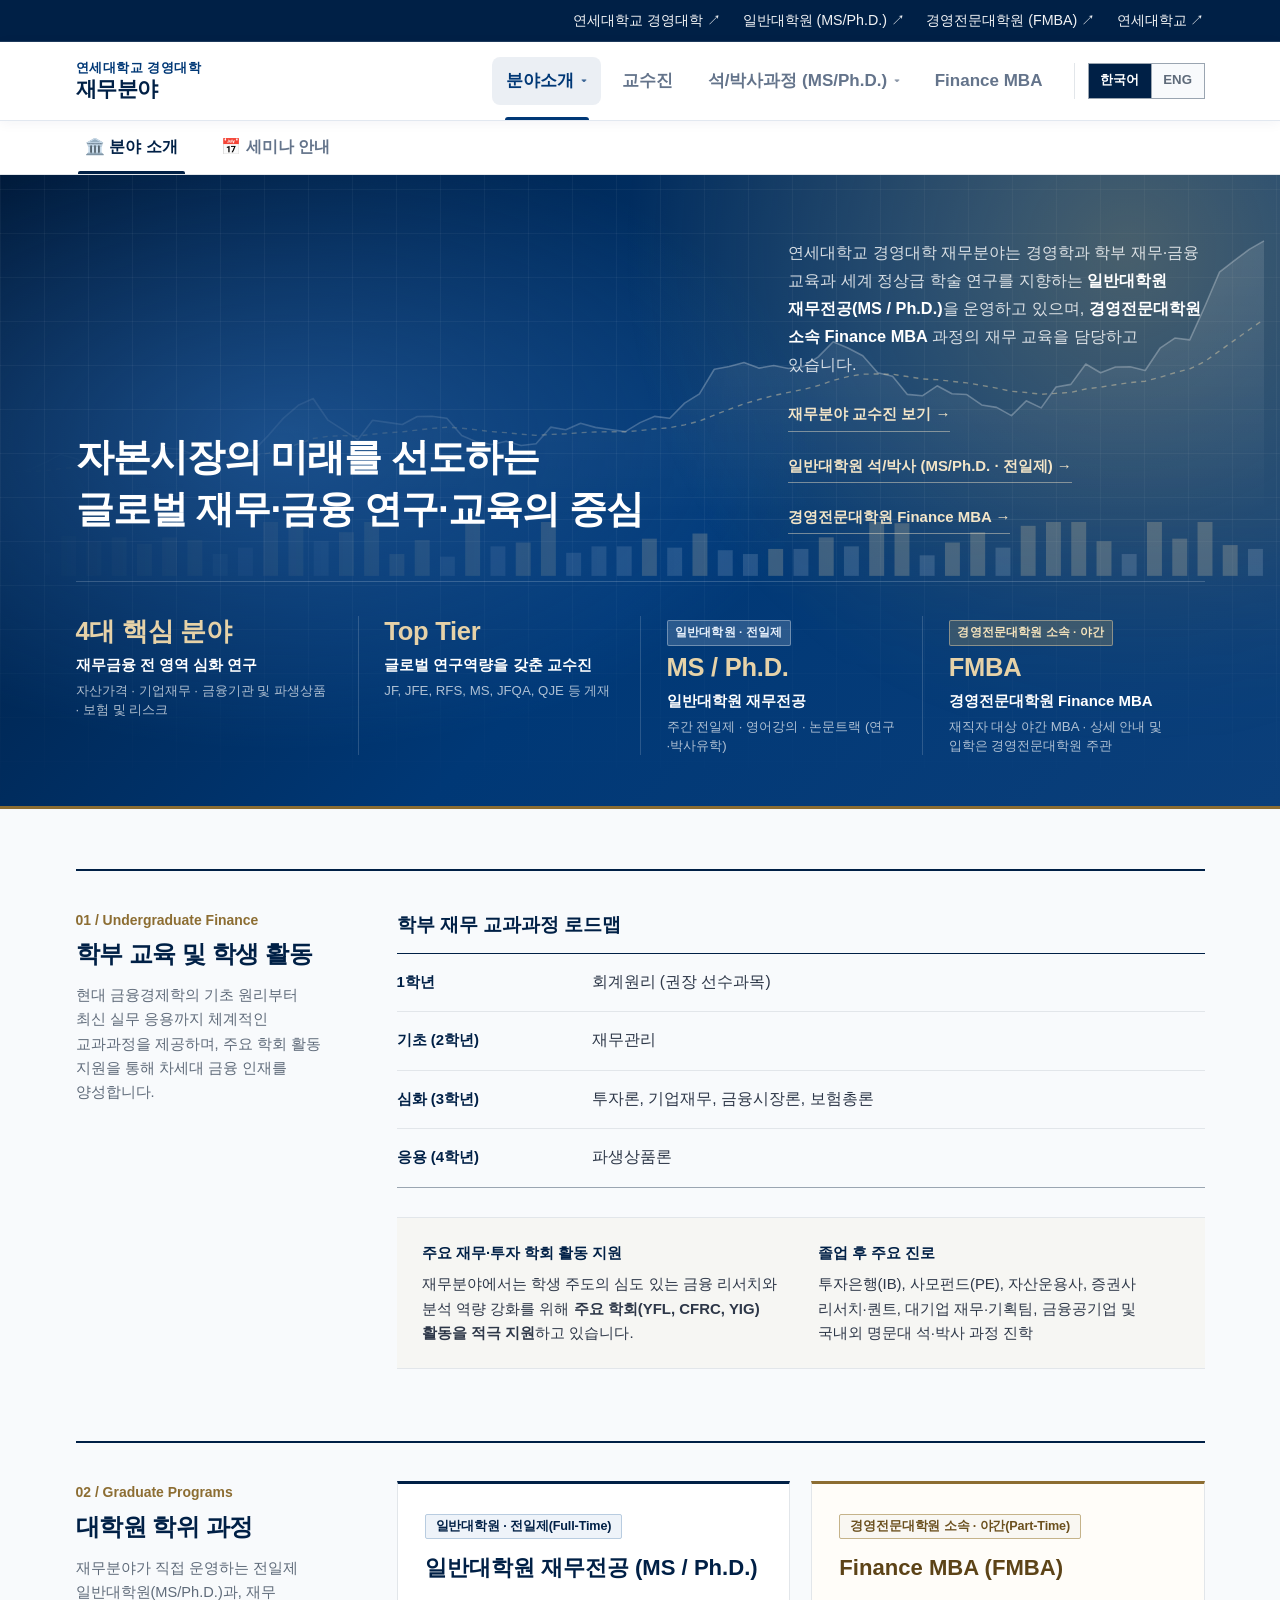
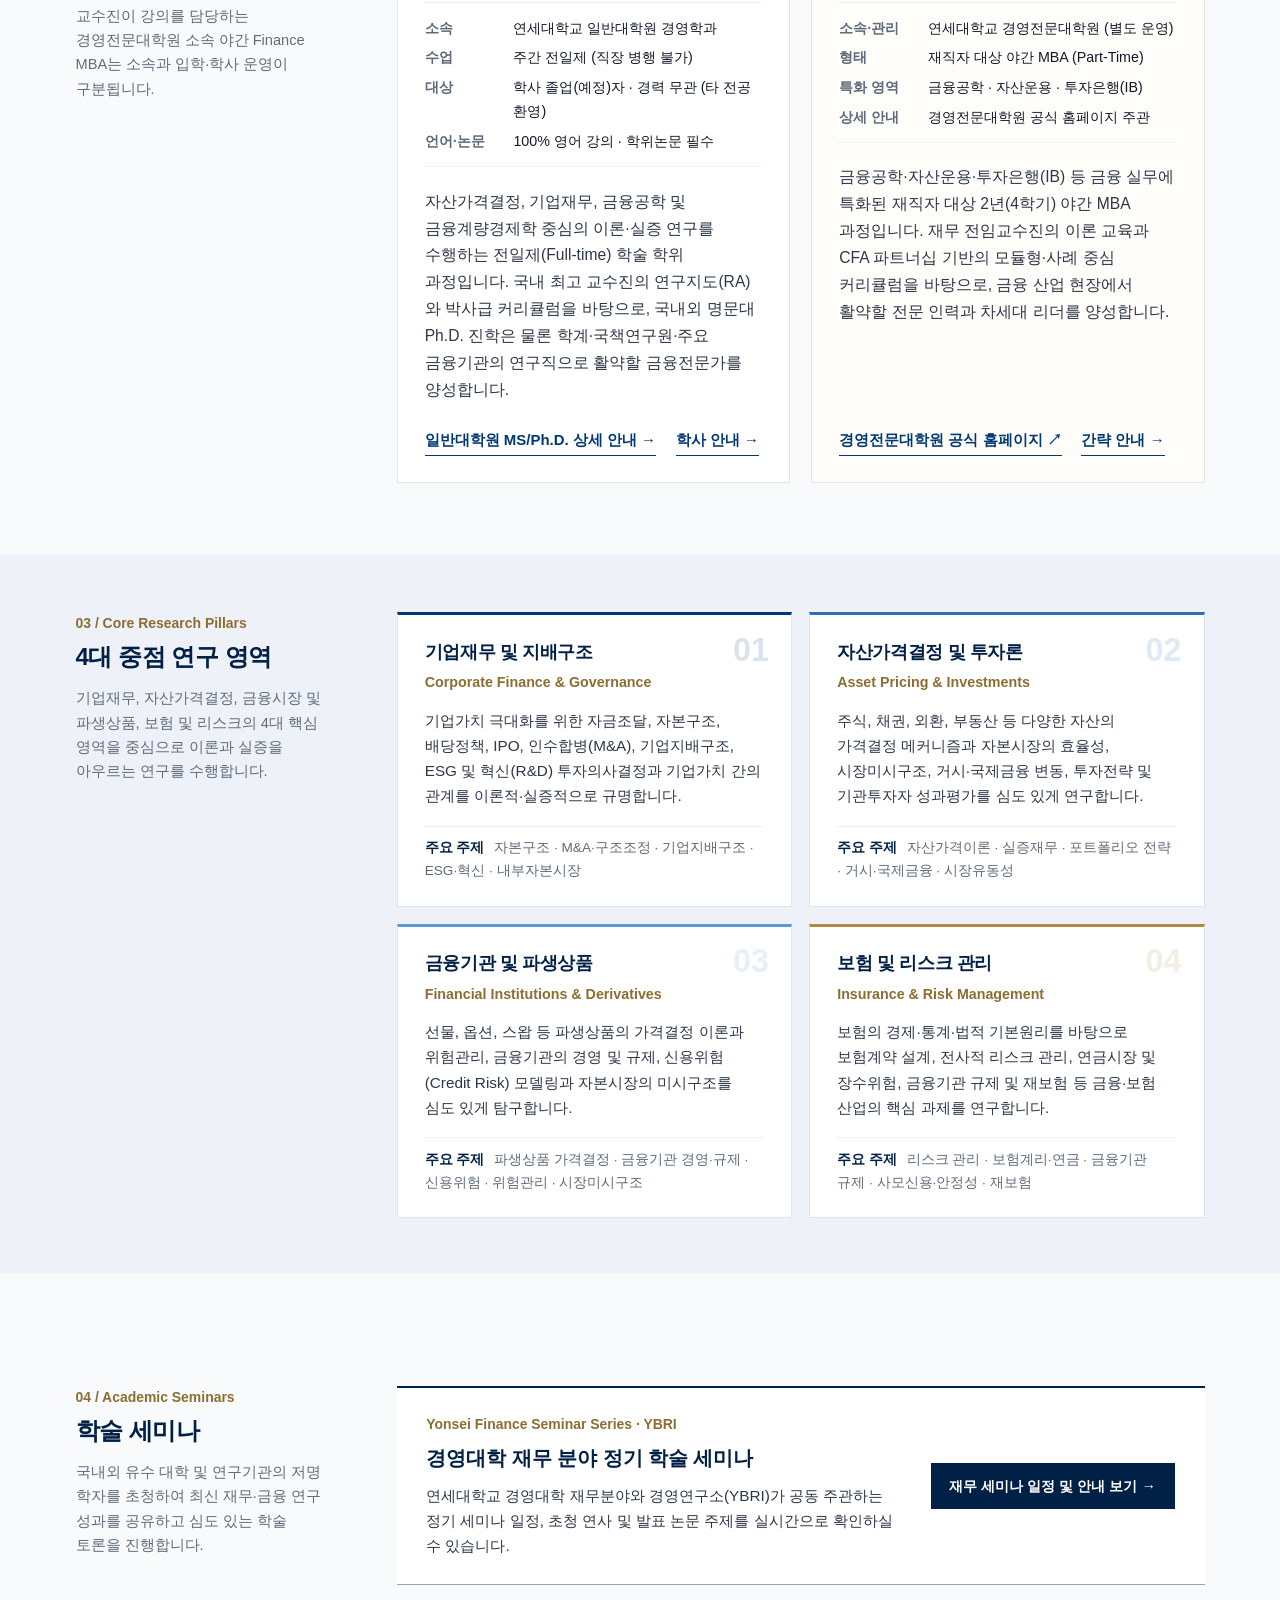
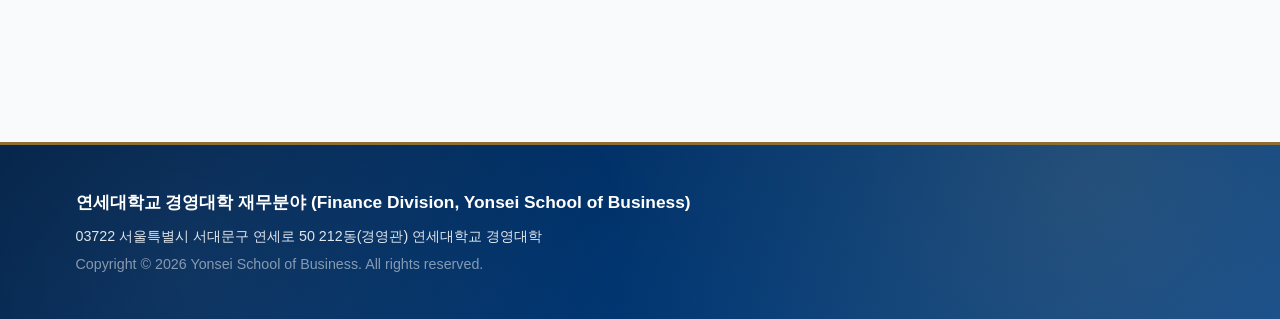
==== commit b49ebb21: "Add files via upload" ====
--- a/index.html
+++ b/index.html
@@ -171,13 +171,13 @@
         <span class="ledger-track-pill ledger-track-pill--msphd">일반대학원 · 전일제</span>
         <div class="ledger-figure">MS / Ph.D.</div>
         <div class="ledger-title">일반대학원 재무전공</div>
-        <div class="ledger-meta">주간 전일제 · 영어강의 · 논문트랙 (연구·박사유학)</div>
+        <div class="ledger-meta">주간 전일제 · 영어강의 · 논문 학위과정 (연구·박사진학)</div>
       </a>
       <a href="fmba/index.html" class="ledger-item ledger-item--clickable">
         <span class="ledger-track-pill ledger-track-pill--fmba">경영전문대학원 소속 · 야간</span>
         <div class="ledger-figure">FMBA</div>
         <div class="ledger-title">경영전문대학원 Finance MBA</div>
-        <div class="ledger-meta">재직자 대상 야간 MBA · 상세 안내 및 입학은 경영전문대학원 주관</div>
+        <div class="ledger-meta">재직자 대상 야간 MBA </div>
       </a></div>
     </div>
   </section>
@@ -384,35 +384,7 @@
         </div>
       </section>
 
-      <!-- 하단 안내 및 재무분야 주임교수 -->
-      <div class="institutional-callout" style="margin-top:2rem; margin-bottom:1.5rem;">
-        <div style="flex:1; min-width:280px;">
-          <h4 style="font-family:var(--font-serif); font-size:1.08rem; font-weight:700; color:var(--yonsei-navy); margin-bottom:0.35rem;">
-            연세대학교 경영대학 재무분야
-          </h4>
-          <div style="font-size:0.86rem; color:var(--text-body); line-height:1.5;">
-            <strong>재무분야 주임교수:</strong>
-            <a href="https://ysb.yonsei.ac.kr/ysb/faculty/finance.do?mode=view&articleNo=22024" target="_blank" rel="noopener" style="color:var(--yonsei-navy); font-weight:700; text-decoration:none; border-bottom:1px solid var(--rule-medium);">한재훈 교수 ↗</a>
-            <span style="color:var(--text-muted); margin-left:0.35rem;">(연구실: 경영관 615호 · <a href="javascript:void(0)" class="eml-protect" data-u="aGFobmo=" data-d="eW9uc2VpLmFjLmty" style="color:var(--yonsei-blue);">Email</a>)</span>
-          </div>
-        </div>
-        <div style="display:flex; gap:0.75rem; flex-wrap:wrap; align-items:center;">
-          <a href="faculty/index.html" class="btn-editorial">교수진 전체 보기 →</a>
-          <a href="https://ysb.yonsei.ac.kr" target="_blank" rel="noopener" class="btn-editorial-outline">경영대학 홈페이지 ↗</a>
-        </div>
-        <div style="width:100%; margin-top:0.25rem; padding-top:0.75rem; border-top:1px dashed rgba(0,32,96,0.18); font-size:0.84rem; color:var(--text-body); line-height:1.75;">
-          <div>
-            <span class="track-badge track-badge--msphd" style="margin-right:0.4rem;">일반대학원 (MS/Ph.D.)</span>
-            <strong>전공코디교수:</strong> <a href="https://sjpyun.github.io/" target="_blank" rel="noopener" style="color:var(--yonsei-navy); font-weight:700; border-bottom:1px solid var(--rule-medium);">변성준 교수 ↗</a> · 행정/입학 문의 <a href="mailto:msphd.ysb@yonsei.ac.kr" style="color:var(--yonsei-blue); text-decoration:underline;">msphd.ysb@yonsei.ac.kr</a>
-          </div>
-          <div>
-            <span class="track-badge track-badge--fmba" style="margin-right:0.4rem;">경영전문대학원 (FMBA)</span>
-            <strong>주임교수:</strong> <a href="https://ysb.yonsei.ac.kr/ysb/faculty/finance.do?mode=view&articleNo=22024" target="_blank" rel="noopener" style="color:#6b501e; font-weight:700; border-bottom:1px solid var(--yonsei-gold-border);">한재훈 교수 ↗</a> · 행정/입학 문의 <a href="mailto:cfmba.ysb@yonsei.ac.kr" style="color:#6b501e; text-decoration:underline;">cfmba.ysb@yonsei.ac.kr</a>
-          </div>
-        </div>
-      </div>
-
-    </div>
+ 
   </main>
 
   <!-- 푸터 -->
@@ -426,31 +398,6 @@
         <p style="color:rgba(255,255,255,0.5);">Copyright © 2026 Yonsei School of Business. All rights reserved.</p>
       </div>
 
-      <div class="footer-program-grid" aria-label="대학원 과정별 안내 및 문의">
-        <div class="footer-program-col">
-          <div class="footer-program-title">일반대학원 재무전공 (MS / Ph.D.)</div>
-          <div class="footer-program-meta">전일제(주간) · 100% 영어강의 · 논문 과정</div>
-          <div class="footer-program-links">
-            <a href="ms-finance/index.html">과정 소개</a>
-            <a href="ms-finance/academics.html">학사 안내</a>
-          </div>
-          <div class="footer-program-contact">
-            문의: <a href="mailto:msphd.ysb@yonsei.ac.kr">msphd.ysb@yonsei.ac.kr</a>
-          </div>
-        </div>
-
-        <div class="footer-program-col footer-program-col--fmba">
-          <div class="footer-program-title">경영전문대학원 Finance MBA (FMBA)</div>
-          <div class="footer-program-meta">경영전문대학원 소속 별도 운영 · 재직자 야간 MBA</div>
-          <div class="footer-program-links">
-            <a href="https://mba.yonsei.ac.kr/mba/program/finance-mba.do" target="_blank" rel="noopener">공식 홈페이지 ↗</a>
-            <a href="https://mba.yonsei.ac.kr/mba/admission/schedule.do" target="_blank" rel="noopener">입학전형 ↗</a>
-          </div>
-          <div class="footer-program-contact">
-            문의: <a href="mailto:cfmba.ysb@yonsei.ac.kr">cfmba.ysb@yonsei.ac.kr</a>
-          </div>
-        </div>
-      </div>
     </div>
   </footer>
 
--- a/assets/style.css
+++ b/assets/style.css
@@ -2075,3 +2075,556 @@
     height: 2800px;
   }
 }
+
+/* ==========================================================================
+   Two-Track Program Identity System (MS/Ph.D. vs FMBA)
+   ========================================================================== */
+
+@media (max-width: 600px) {
+  .utility-container {
+    white-space: normal;
+  }
+}
+
+/* Track Badges */
+.track-badge {
+  display: inline-flex;
+  align-items: center;
+  gap: 0.35rem;
+  font-size: 0.74rem;
+  font-weight: 700;
+  padding: 0.2rem 0.58rem;
+  border-radius: 2px;
+  letter-spacing: -0.01em;
+  line-height: 1.3;
+  white-space: nowrap;
+}
+
+.track-badge--msphd {
+  background: #eef3f9;
+  color: var(--yonsei-navy);
+  border: 1px solid #b8cce0;
+}
+
+.track-badge--fmba {
+  background: var(--yonsei-gold-bg);
+  color: #6b501e;
+  border: 1px solid var(--yonsei-gold-border);
+}
+
+.track-badge--division {
+  background: #f1f5f9;
+  color: var(--text-body);
+  border: 1px solid #cbd5e1;
+}
+
+/* Page Masthead Specs & FMBA Gold Theme */
+.masthead-badges {
+  display: flex;
+  align-items: center;
+  flex-wrap: wrap;
+  gap: 0.55rem;
+  margin-bottom: 0.45rem;
+}
+
+.masthead-meta-strip {
+  display: flex;
+  flex-wrap: wrap;
+  gap: 0.5rem 1.25rem;
+  margin-top: 1.05rem;
+  padding-top: 0.85rem;
+  border-top: 1px solid var(--rule-light);
+  font-size: 0.84rem;
+  color: var(--text-body);
+}
+
+.masthead-meta-item strong {
+  color: var(--yonsei-navy);
+  font-weight: 700;
+  margin-right: 0.25rem;
+}
+
+.fmba-page .page-masthead {
+  border-bottom-color: var(--yonsei-gold);
+}
+
+.fmba-page .masthead-meta-item strong {
+  color: #6b501e;
+}
+
+.fmba-page .editorial-section {
+  border-top-color: var(--yonsei-gold);
+}
+
+.fmba-page .specs-ledger,
+.fmba-page .degree-columns,
+.fmba-page .academic-table,
+.fmba-page .institutional-callout {
+  border-top-color: var(--yonsei-gold);
+}
+
+.fmba-page .btn-editorial {
+  background: #785c28;
+  border-color: #785c28;
+}
+
+.fmba-page .btn-editorial:hover {
+  background: #5e471e;
+  border-color: #5e471e;
+}
+
+/* Program Distinction Cross Banner */
+.program-distinction-banner {
+  display: flex;
+  align-items: center;
+  justify-content: space-between;
+  flex-wrap: wrap;
+  gap: 0.85rem 1.5rem;
+  padding: 0.95rem 1.25rem;
+  margin: -1.5rem 0 2.5rem;
+  border: 1px solid var(--rule-light);
+  border-left-width: 4px;
+  font-size: 0.87rem;
+  line-height: 1.6;
+}
+
+.program-distinction-banner--msphd {
+  background: #f4f7fb;
+  border-color: #d6e2ef;
+  border-left-color: var(--yonsei-navy);
+}
+
+.program-distinction-banner--fmba {
+  background: var(--yonsei-gold-bg);
+  border-color: #e4d8bd;
+  border-left-color: var(--yonsei-gold);
+}
+
+.program-distinction-text {
+  flex: 1 1 240px;
+  min-width: 0;
+  color: var(--text-body);
+}
+
+.program-distinction-text strong {
+  color: var(--yonsei-navy);
+}
+
+.program-distinction-banner--fmba .program-distinction-text strong {
+  color: #6b501e;
+}
+
+.program-distinction-actions {
+  display: flex;
+  align-items: center;
+  gap: 0.55rem 0.75rem;
+  flex-wrap: wrap;
+  max-width: 100%;
+  min-width: 0;
+}
+
+@media (max-width: 600px) {
+  .program-distinction-banner {
+    margin: -0.75rem 0 2rem;
+    padding: 0.85rem 1rem;
+  }
+  .program-distinction-actions {
+    width: 100%;
+  }
+  .distinction-cta--fmba,
+  .distinction-cta--msphd {
+    white-space: normal;
+  }
+}
+
+.distinction-cta--fmba {
+  font-size: 0.83rem;
+  font-weight: 700;
+  color: #6b501e;
+  background: #ffffff;
+  border: 1px solid var(--yonsei-gold-border);
+  padding: 0.4rem 0.82rem;
+  white-space: nowrap;
+  display: inline-flex;
+  align-items: center;
+  transition: background 0.15s ease, color 0.15s ease, border-color 0.15s ease;
+}
+
+.distinction-cta--fmba:hover {
+  background: #6b501e;
+  color: #ffffff;
+  border-color: #6b501e;
+}
+
+.distinction-cta--msphd {
+  font-size: 0.83rem;
+  font-weight: 700;
+  color: var(--yonsei-navy);
+  background: #ffffff;
+  border: 1px solid #9ab4d0;
+  padding: 0.4rem 0.82rem;
+  white-space: nowrap;
+  display: inline-flex;
+  align-items: center;
+  transition: background 0.15s ease, color 0.15s ease, border-color 0.15s ease;
+}
+
+.distinction-cta--msphd:hover {
+  background: var(--yonsei-navy);
+  color: #ffffff;
+  border-color: var(--yonsei-navy);
+}
+
+/* Main Hero Ledger Track Pills */
+.ledger-item--clickable {
+  display: block;
+  text-decoration: none;
+  transition: background 0.15s ease, opacity 0.15s ease;
+}
+
+.ledger-item--clickable:hover {
+  opacity: 0.96;
+}
+
+.ledger-track-pill {
+  display: inline-block;
+  font-size: 0.68rem;
+  font-weight: 700;
+  padding: 0.12rem 0.45rem;
+  border-radius: 2px;
+  margin-bottom: 0.35rem;
+  letter-spacing: 0.01em;
+}
+
+.ledger-track-pill--msphd {
+  background: rgba(255, 255, 255, 0.16);
+  color: #e8f1fc;
+  border: 1px solid rgba(255, 255, 255, 0.32);
+}
+
+.ledger-track-pill--fmba {
+  background: rgba(197, 163, 90, 0.24);
+  color: #f6e4bd;
+  border: 1px solid rgba(230, 210, 168, 0.48);
+}
+
+/* Main Section 02 Track Cards */
+.grad-split--tracks {
+  border-top: none;
+  border-bottom: none;
+  gap: 1.25rem;
+  margin-bottom: 0;
+}
+
+.grad-card {
+  background: #ffffff;
+  border: 1px solid var(--rule-light);
+  border-top: 3px solid var(--yonsei-navy);
+  padding: 1.5rem 1.6rem;
+  display: flex;
+  flex-direction: column;
+  justify-content: space-between;
+}
+
+.grad-card--fmba {
+  border-top-color: var(--yonsei-gold);
+  background: #fffdf9;
+}
+
+.grad-card .grad-title {
+  margin-top: 0.6rem;
+}
+
+.grad-card--fmba .grad-title {
+  color: #5c4317;
+}
+
+.grad-quick-facts {
+  display: grid;
+  grid-template-columns: 76px 1fr;
+  gap: 0.3rem 0.75rem;
+  font-size: 0.84rem;
+  margin: 0.85rem 0 1.25rem;
+  padding: 0.75rem 0;
+  border-top: 1px dotted var(--rule-light);
+  border-bottom: 1px dotted var(--rule-light);
+}
+
+.grad-quick-facts dt {
+  color: var(--text-muted);
+  font-weight: 600;
+}
+
+.grad-quick-facts dd {
+  color: var(--text-ink);
+  font-weight: 500;
+}
+
+.grad-card-actions {
+  display: flex;
+  flex-wrap: wrap;
+  gap: 0.85rem 1.15rem;
+  align-items: center;
+}
+
+@media (max-width: 960px) {
+  .grad-split--tracks {
+    grid-template-columns: 1fr;
+  }
+}
+
+/* Faculty Program Strip & Track-Coded Duty Badges */
+.faculty-program-strip {
+  background: var(--bg-warm);
+  border: 1px solid var(--rule-light);
+  border-top: 2px solid var(--yonsei-navy);
+  padding: 1.15rem 1.4rem;
+  margin: 1.25rem 0 0.5rem;
+}
+
+.faculty-program-intro {
+  font-size: 0.88rem;
+  color: var(--text-body);
+  line-height: 1.6;
+}
+
+.faculty-program-intro strong {
+  color: var(--yonsei-navy);
+}
+
+.faculty-program-tracks {
+  display: grid;
+  grid-template-columns: 1fr 1fr;
+  gap: 0.85rem;
+  margin-top: 0.8rem;
+}
+
+.faculty-track-box {
+  background: #ffffff;
+  border: 1px solid var(--rule-light);
+  border-left: 3px solid var(--yonsei-navy);
+  padding: 0.75rem 1rem;
+  font-size: 0.84rem;
+  line-height: 1.55;
+  color: var(--text-body);
+}
+
+.faculty-track-box--fmba {
+  border-left-color: var(--yonsei-gold);
+}
+
+.faculty-track-box-head {
+  display: flex;
+  justify-content: space-between;
+  align-items: center;
+  flex-wrap: wrap;
+  gap: 0.4rem;
+  margin-bottom: 0.45rem;
+}
+
+.faculty-track-box-link {
+  font-size: 0.8rem;
+  font-weight: 700;
+  color: var(--yonsei-blue);
+  border-bottom: 1px solid var(--rule-medium);
+}
+
+.faculty-track-box--fmba .faculty-track-box-link {
+  color: #6b501e;
+}
+
+@media (max-width: 768px) {
+  .faculty-program-tracks {
+    grid-template-columns: 1fr;
+  }
+}
+
+.faculty-duty-group {
+  display: inline-flex;
+  flex-wrap: wrap;
+  gap: 0.35rem;
+  align-items: center;
+}
+
+.faculty-duty--msphd {
+  font-size: 0.73rem;
+  font-weight: 700;
+  color: var(--yonsei-navy);
+  background: #eef3f9;
+  border: 1px solid #b8cce0;
+  border-left: 2px solid var(--yonsei-navy);
+  padding: 0.12rem 0.48rem;
+  border-radius: 2px;
+}
+
+.faculty-duty--fmba {
+  font-size: 0.73rem;
+  font-weight: 700;
+  color: #6b501e;
+  background: var(--yonsei-gold-bg);
+  border: 1px solid var(--yonsei-gold-border);
+  border-left: 2px solid var(--yonsei-gold);
+  padding: 0.12rem 0.48rem;
+  border-radius: 2px;
+}
+
+.faculty-duty--division {
+  font-size: 0.73rem;
+  font-weight: 600;
+  color: var(--text-body);
+  background: #f1f5f9;
+  border: 1px solid #cbd5e1;
+  padding: 0.12rem 0.48rem;
+  border-radius: 2px;
+}
+
+/* Footer Two-Track Program Directory */
+.footer-program-grid {
+  display: grid;
+  grid-template-columns: repeat(2, minmax(230px, 1fr));
+  gap: 1.25rem;
+  flex: 1;
+  max-width: 600px;
+}
+
+.footer-program-col {
+  background: rgba(255, 255, 255, 0.06);
+  border: 1px solid rgba(255, 255, 255, 0.14);
+  border-top: 2px solid #8eb8e5;
+  padding: 0.9rem 1.05rem;
+}
+
+.footer-program-col--fmba {
+  border-top-color: #e6d2a8;
+}
+
+.footer-program-title {
+  font-size: 0.88rem;
+  font-weight: 700;
+  color: #ffffff;
+  margin-bottom: 0.2rem;
+}
+
+.footer-program-meta {
+  font-size: 0.76rem;
+  color: rgba(255, 255, 255, 0.72);
+  margin-bottom: 0.5rem;
+  line-height: 1.45;
+}
+
+.footer-program-links {
+  display: flex;
+  flex-wrap: wrap;
+  gap: 0.45rem 0.85rem;
+  font-size: 0.78rem;
+  font-weight: 600;
+  margin-bottom: 0.4rem;
+}
+
+.footer-program-links a {
+  color: #e6effa;
+  border-bottom: 1px solid rgba(255, 255, 255, 0.3);
+}
+
+.footer-program-links a:hover {
+  color: #ffffff;
+  border-bottom-color: #ffffff;
+}
+
+.footer-program-col--fmba .footer-program-links a {
+  color: #f3e5c8;
+  border-bottom-color: rgba(243, 229, 200, 0.38);
+}
+
+.footer-program-col--fmba .footer-program-links a:hover {
+  color: #ffffff;
+  border-bottom-color: #ffffff;
+}
+
+.footer-program-contact {
+  font-size: 0.76rem;
+  color: rgba(255, 255, 255, 0.7);
+}
+
+.footer-program-contact a {
+  color: #ffffff;
+  text-decoration: underline;
+}
+
+@media (max-width: 768px) {
+  .footer-program-grid {
+    grid-template-columns: 1fr;
+    max-width: none;
+    width: 100%;
+  }
+}
+
+/* FMBA Direct Bridge Page */
+.fmba-direct-card {
+  background: #fffdf9;
+  border: 1px solid #e4d8bd;
+  border-top: 3px solid var(--yonsei-gold);
+  padding: 1.75rem 2rem;
+}
+
+.fmba-direct-title {
+  font-family: var(--font-serif);
+  font-size: 1.24rem;
+  font-weight: 700;
+  color: #5c4317;
+  margin-bottom: 0.6rem;
+}
+
+.fmba-direct-desc {
+  font-size: 0.94rem;
+  color: var(--text-body);
+  line-height: 1.72;
+  max-width: 780px;
+}
+
+.fmba-direct-actions {
+  display: flex;
+  flex-wrap: wrap;
+  gap: 0.75rem;
+  margin-top: 1.25rem;
+}
+
+.fmba-summary-dl {
+  display: grid;
+  grid-template-columns: 120px 1fr;
+  gap: 0.5rem 1rem;
+  margin-top: 1.5rem;
+  padding-top: 1.25rem;
+  border-top: 1px dashed rgba(140, 109, 50, 0.35);
+  font-size: 0.88rem;
+  line-height: 1.6;
+}
+
+.fmba-summary-dl dt {
+  font-weight: 700;
+  color: #6b501e;
+}
+
+.fmba-summary-dl dd {
+  color: var(--text-body);
+}
+
+.fmba-page .program-distinction-banner {
+  margin: 1.5rem 0 2rem;
+}
+
+@media (max-width: 600px) {
+  .fmba-direct-card {
+    padding: 1.25rem;
+  }
+  .fmba-summary-dl {
+    grid-template-columns: 1fr;
+    gap: 0.25rem 0;
+  }
+  .fmba-summary-dl dt {
+    margin-top: 0.45rem;
+  }
+  .fmba-summary-dl dt:first-child {
+    margin-top: 0;
+  }
+}
